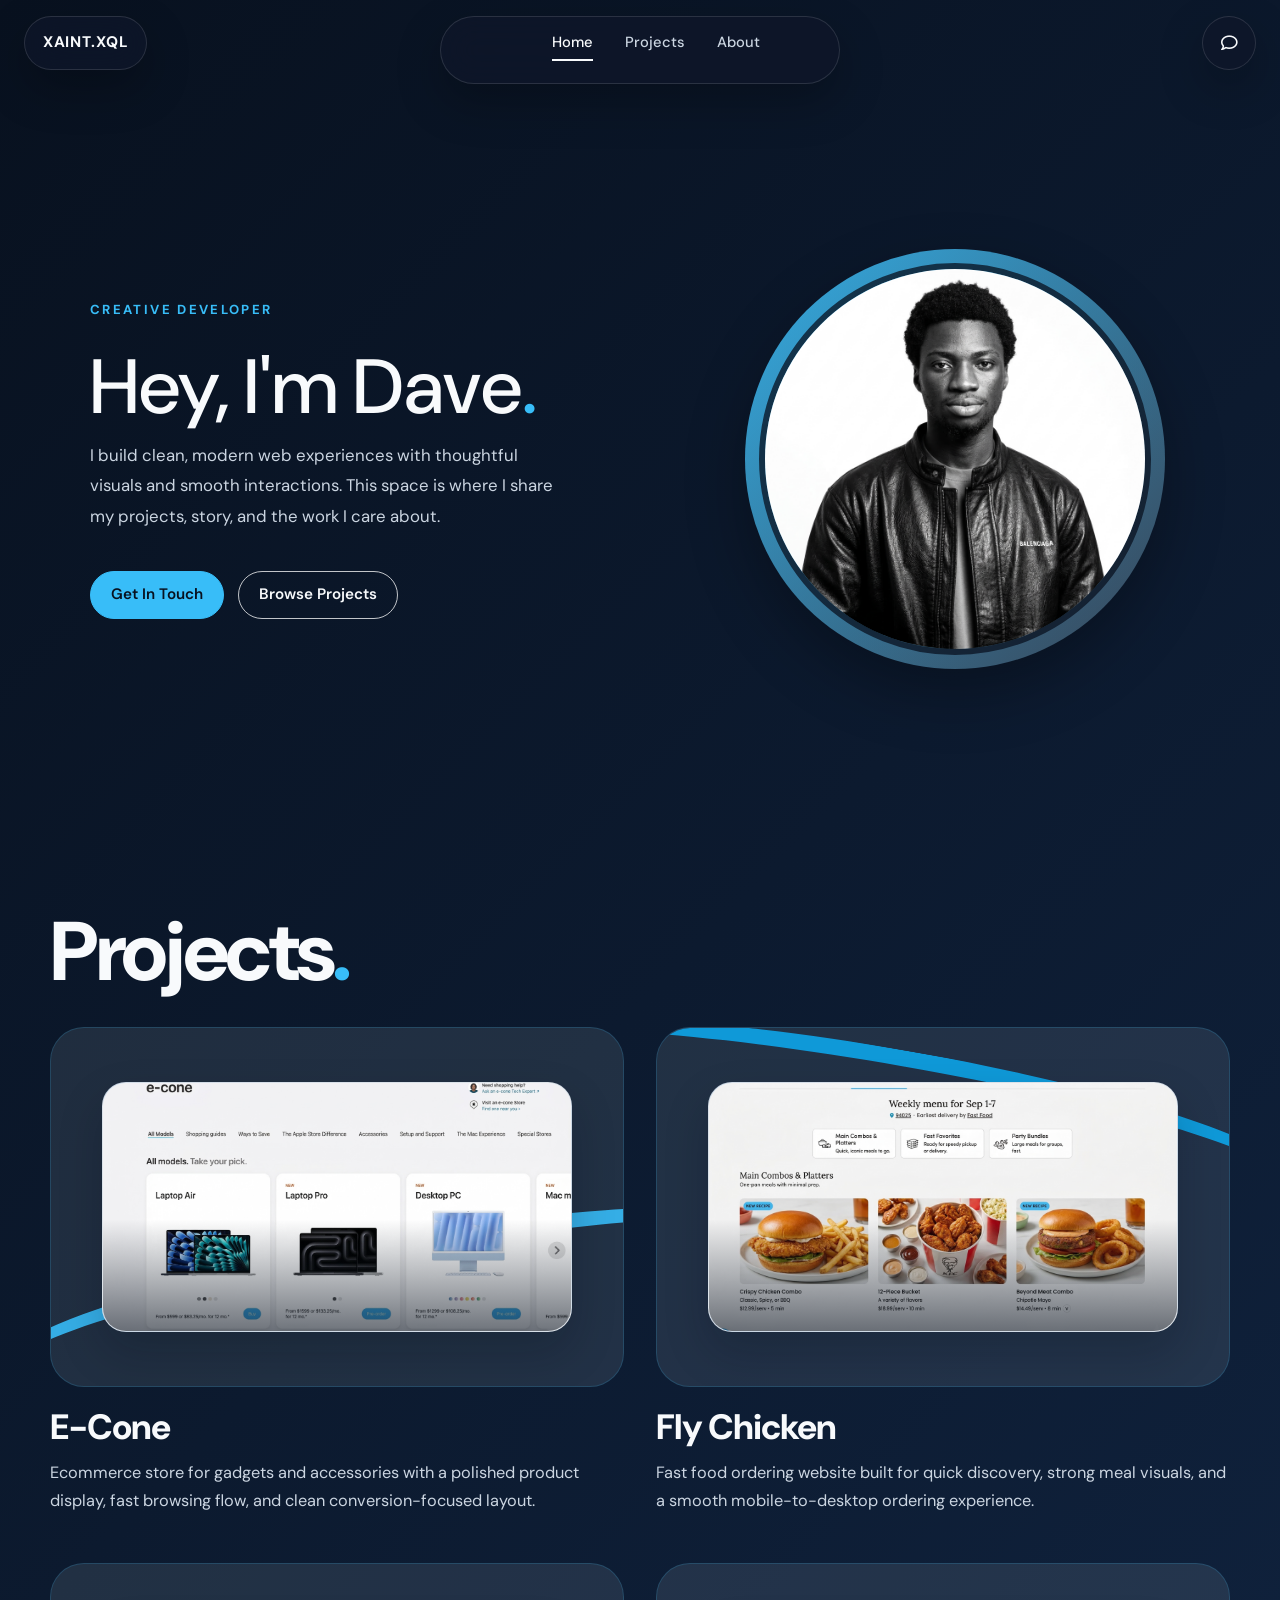
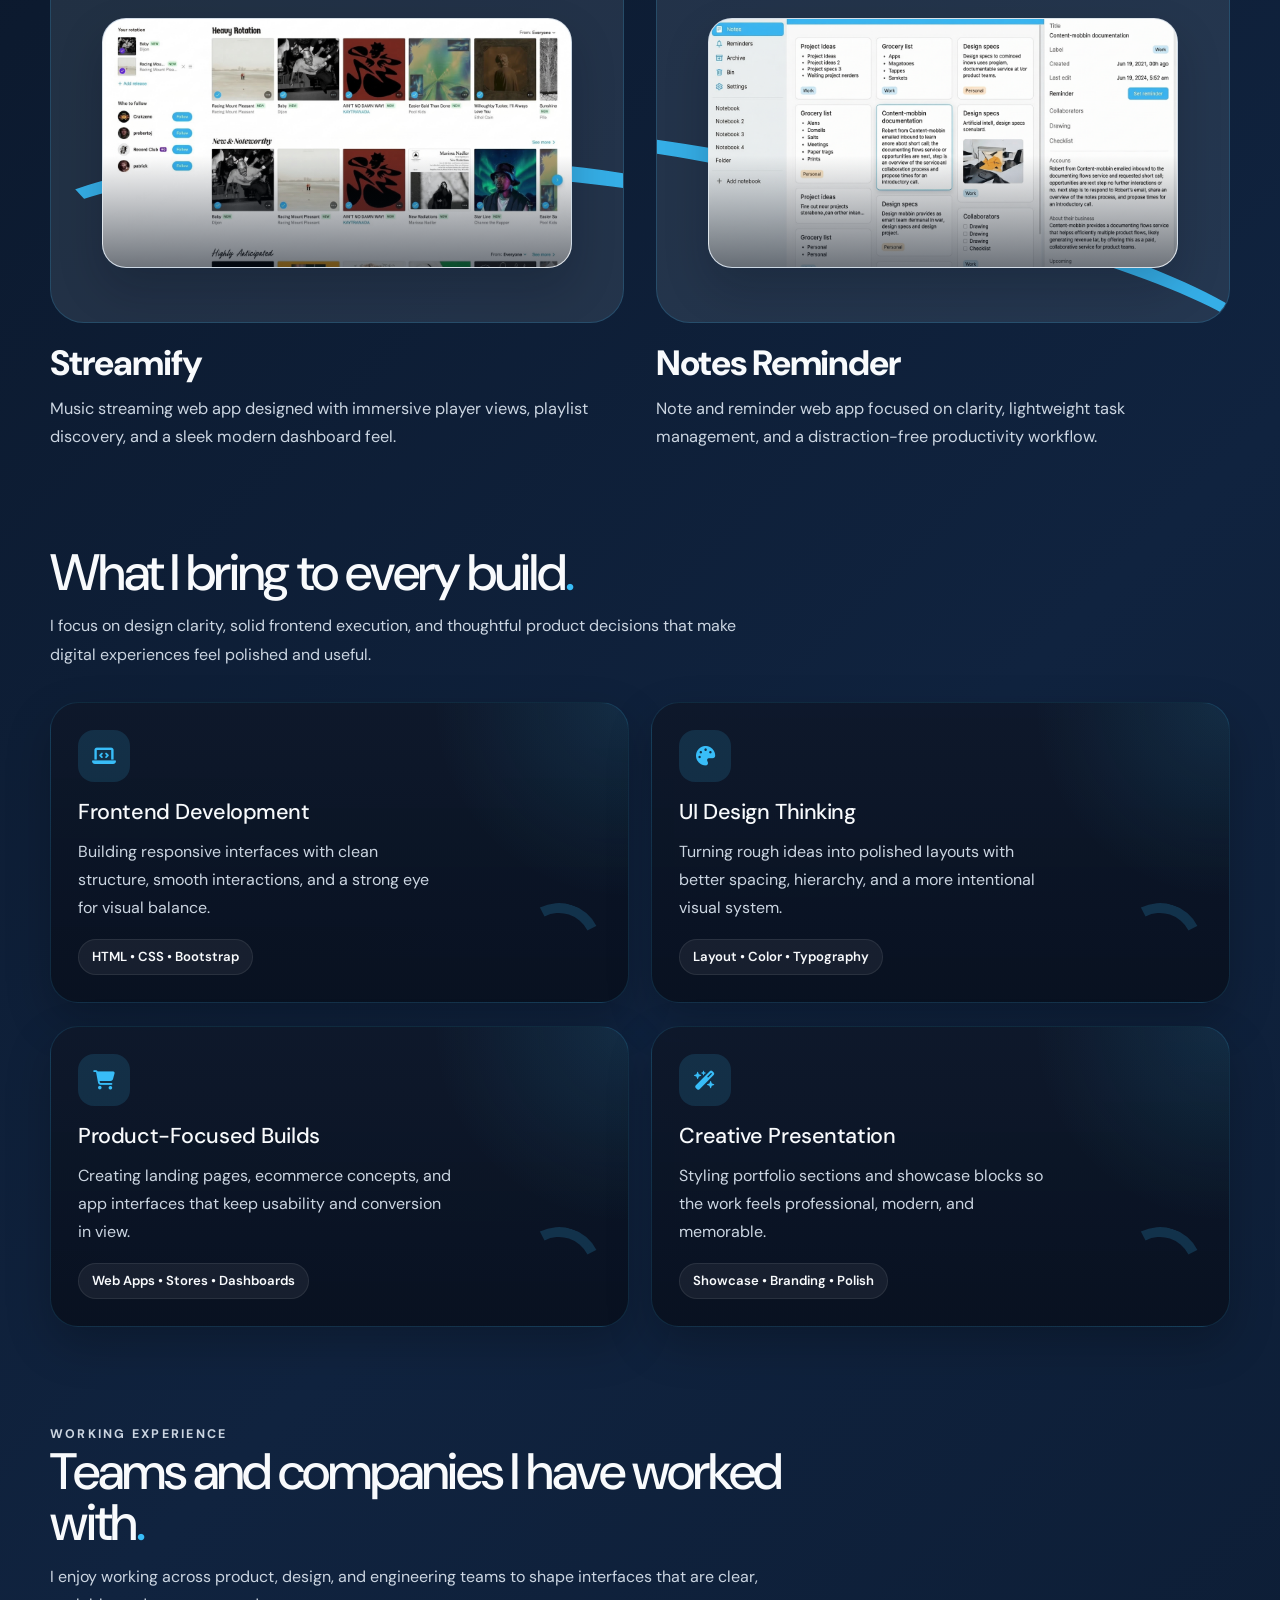
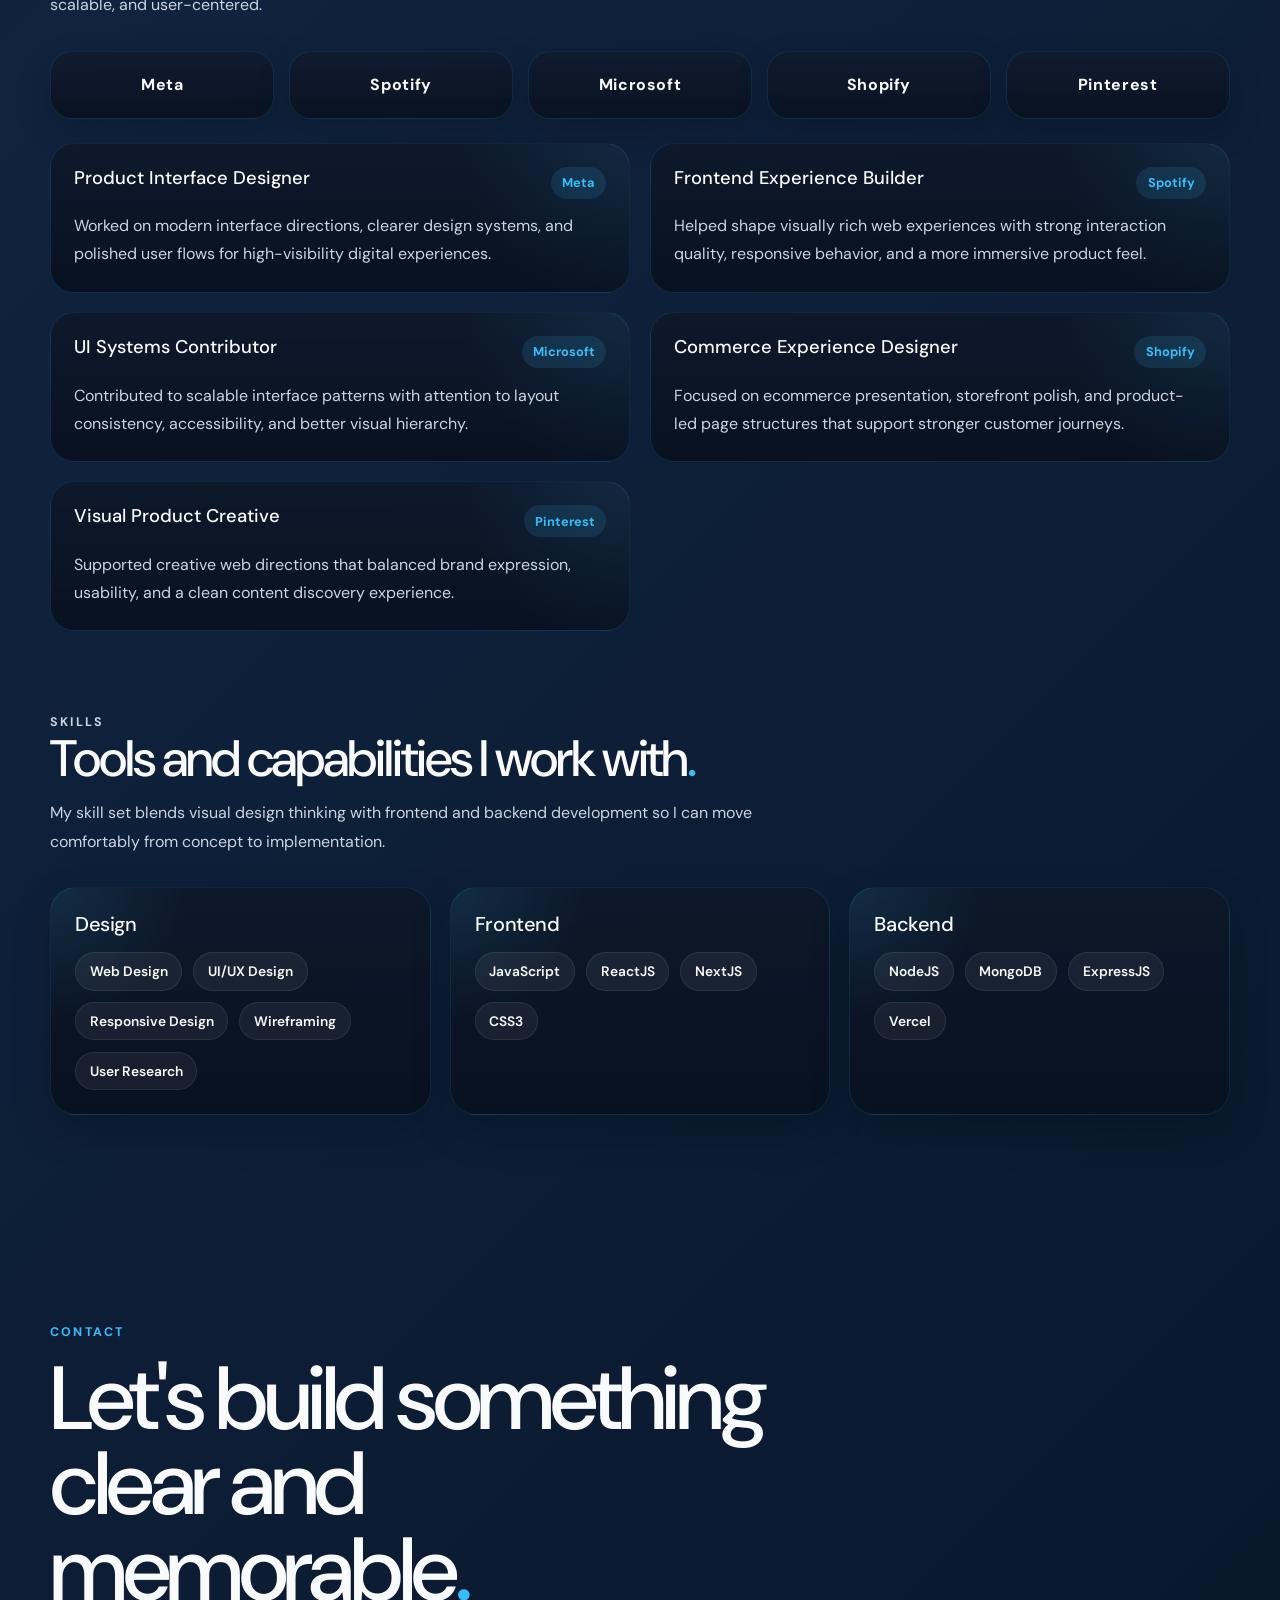
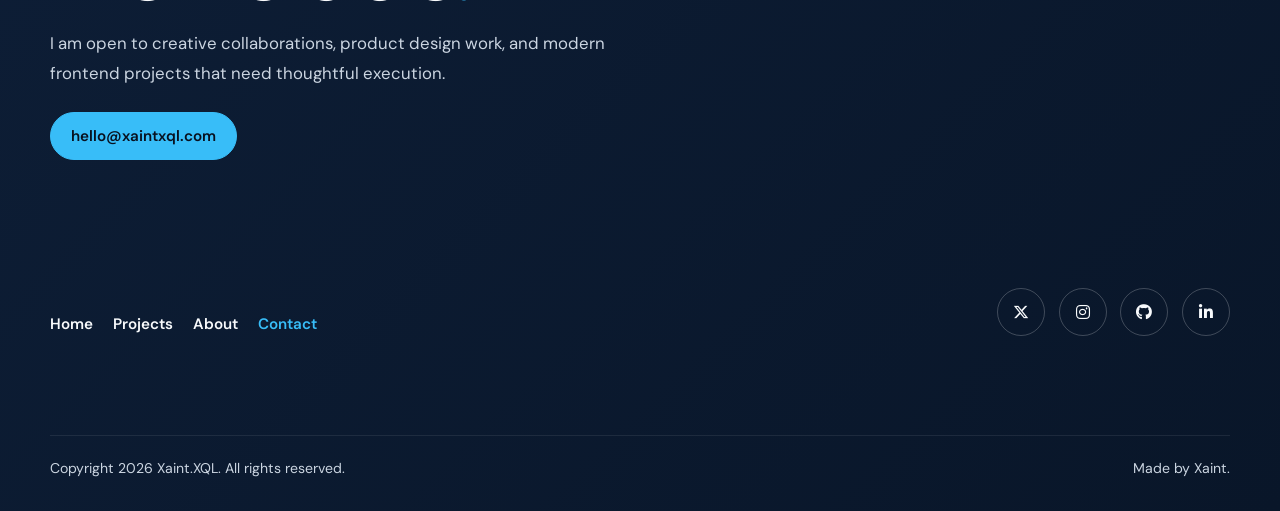
==== index.html @ dac76dfe "initial commit" ====
<!doctype html>
<html lang="en">
  <head>
    <meta charset="UTF-8" />
    <meta name="viewport" content="width=device-width, initial-scale=1.0" />
    <title>Xaintxql.</title>
    <link rel="stylesheet" href="Assets/css/bootstrap.min.css" />
    <link rel="stylesheet" href="Assets/css/style.css" />
    <link rel="stylesheet" href="Assets/vendor/Font awesome/css/all.css" />
    <link rel="preconnect" href="https://fonts.googleapis.com" />
    <link rel="preconnect" href="https://fonts.gstatic.com" crossorigin />
    <link
      href="https://fonts.googleapis.com/css2?family=DM+Sans:ital,opsz,wght@0,9..40,100..1000;1,9..40,100..1000&family=Inter:ital,opsz,wght@0,14..32,100..900;1,14..32,100..900&display=swap"
      rel="stylesheet"
    />
  </head>
  <body>
    <!-- Nav-bar -->
    <header class="floating-nav-wrap mt-3">
      <a href="#home" class="floating-chip brand-chip">Xaint.XQL</a>

      <nav class="floating-nav">
        <ul class="nav-links">
          <li><a href="#home" class="active" aria-current="page">Home</a></li>
          <li><a href="projects.html">Projects</a></li>
          <li><a href="about.html">About</a></li>
        </ul>
      </nav>

      <a
        href="#contact"
        class="floating-chip contact-chip"
        aria-label="Contact page"
      >
        <i class="fa-regular fa-comment"></i>
      </a>
    </header>

    <!-- body -->
    <main class="hero-section" id="home">
      <div class="hero-text-side">
        <p class="hero-kicker">Creative Developer</p>
        <h1>Hey, I'm Dave<span class="accent-dot">.</span></h1>
        <p class="hero-copy">
          I build clean, modern web experiences with thoughtful visuals and
          smooth interactions. This space is where I share my projects, story,
          and the work I care about.
        </p>
        <div class="hero-actions">
          <a href="#contact" class="hero-btn hero-btn-primary">Get In Touch</a>
          <a href="#projects" class="hero-btn hero-btn-outline"
            >Browse Projects</a
          >
        </div>
      </div>
      <div class="hero-image-side">
        <div class="image-ring">
          <img
            src="Assets/images/Gemini_Generated_Image_kf4bj1kf4bj1kf4b.png"
            alt="Portrait of Dave"
            class="hero-image"
          />
        </div>
      </div>
    </main>

    <!-- Projects Section -->
    <section class="projects-section" id="projects">
      <div class="projects-heading">
        <h2>Projects<span class="accent-dot">.</span></h2>
      </div>

      <div class="projects-showcase">
        <article class="project-showcase-card">
          <div class="project-showcase-visual showcase-econe">
            <div class="showcase-wave"></div>
            <div class="project-image-spot">
              <img
                src="Assets/images/ecom.png"
                alt="E Cone project screenshot"
              />
            </div>
          </div>
          <div class="project-showcase-copy">
            <h3>E-Cone</h3>
            <p>
              Ecommerce store for gadgets and accessories with a polished
              product display, fast browsing flow, and clean conversion-focused
              layout.
            </p>
          </div>
        </article>

        <article class="project-showcase-card">
          <div class="project-showcase-visual showcase-fly-chicken">
            <div class="showcase-wave"></div>
            <div class="project-image-spot">
              <img
                src="Assets/images/food.png"
                alt="Fly Chicken project screenshot"
              />
            </div>
          </div>
          <div class="project-showcase-copy">
            <h3>Fly Chicken</h3>
            <p>
              Fast food ordering website built for quick discovery, strong meal
              visuals, and a smooth mobile-to-desktop ordering experience.
            </p>
          </div>
        </article>

        <article class="project-showcase-card">
          <div class="project-showcase-visual showcase-streamify">
            <div class="showcase-wave"></div>
            <div class="project-image-spot">
              <img
                src="Assets/images/music.png"
                alt="Streamify project screenshot"
              />
            </div>
          </div>
          <div class="project-showcase-copy">
            <h3>Streamify</h3>
            <p>
              Music streaming web app designed with immersive player views,
              playlist discovery, and a sleek modern dashboard feel.
            </p>
          </div>
        </article>

        <article class="project-showcase-card">
          <div class="project-showcase-visual showcase-notes">
            <div class="showcase-wave"></div>
            <div class="project-image-spot">
              <img
                src="Assets/images/notes.png"
                alt="Notes and Reminder project screenshot"
              />
            </div>
          </div>
          <div class="project-showcase-copy">
            <h3>Notes Reminder</h3>
            <p>
              Note and reminder web app focused on clarity, lightweight task
              management, and a distraction-free productivity workflow.
            </p>
          </div>
        </article>
      </div>
    </section>

    <!-- Experience Section -->
    <section class="experience-section" id="about">
      <div class="experience-heading">
        <h2>What I bring to every build<span class="accent-dot">.</span></h2>
        <p>
          I focus on design clarity, solid frontend execution, and thoughtful
          product decisions that make digital experiences feel polished and
          useful.
        </p>
      </div>

      <div class="experience-grid">
        <article class="experience-card">
          <div class="experience-icon">
            <i class="fa-solid fa-laptop-code"></i>
          </div>
          <h3>Frontend Development</h3>
          <p>
            Building responsive interfaces with clean structure, smooth
            interactions, and a strong eye for visual balance.
          </p>
          <span class="experience-tag">HTML • CSS • Bootstrap</span>
        </article>

        <article class="experience-card">
          <div class="experience-icon">
            <i class="fa-solid fa-palette"></i>
          </div>
          <h3>UI Design Thinking</h3>
          <p>
            Turning rough ideas into polished layouts with better spacing,
            hierarchy, and a more intentional visual system.
          </p>
          <span class="experience-tag">Layout • Color • Typography</span>
        </article>

        <article class="experience-card">
          <div class="experience-icon">
            <i class="fa-solid fa-cart-shopping"></i>
          </div>
          <h3>Product-Focused Builds</h3>
          <p>
            Creating landing pages, ecommerce concepts, and app interfaces that
            keep usability and conversion in view.
          </p>
          <span class="experience-tag">Web Apps • Stores • Dashboards</span>
        </article>

        <article class="experience-card">
          <div class="experience-icon">
            <i class="fa-solid fa-wand-magic-sparkles"></i>
          </div>
          <h3>Creative Presentation</h3>
          <p>
            Styling portfolio sections and showcase blocks so the work feels
            professional, modern, and memorable.
          </p>
          <span class="experience-tag">Showcase • Branding • Polish</span>
        </article>
      </div>
    </section>

    <!-- Work History Section -->
    <section class="work-history-section" id="experience">
      <div class="work-history-header">
        <p class="section-label">Working Experience</p>
        <h2>
          Teams and companies I have worked with<span class="accent-dot"
            >.</span
          >
        </h2>
        <p>
          I enjoy working across product, design, and engineering teams to shape
          interfaces that are clear, scalable, and user-centered.
        </p>
      </div>

      <div class="company-strip">
        <span>Meta</span>
        <span>Spotify</span>
        <span>Microsoft</span>
        <span>Shopify</span>
        <span>Pinterest</span>
      </div>

      <div class="work-history-grid">
        <article class="work-history-card">
          <div class="work-history-top">
            <h3>Product Interface Designer</h3>
            <span>Meta</span>
          </div>
          <p>
            Worked on modern interface directions, clearer design systems, and
            polished user flows for high-visibility digital experiences.
          </p>
        </article>

        <article class="work-history-card">
          <div class="work-history-top">
            <h3>Frontend Experience Builder</h3>
            <span>Spotify</span>
          </div>
          <p>
            Helped shape visually rich web experiences with strong interaction
            quality, responsive behavior, and a more immersive product feel.
          </p>
        </article>

        <article class="work-history-card">
          <div class="work-history-top">
            <h3>UI Systems Contributor</h3>
            <span>Microsoft</span>
          </div>
          <p>
            Contributed to scalable interface patterns with attention to layout
            consistency, accessibility, and better visual hierarchy.
          </p>
        </article>

        <article class="work-history-card">
          <div class="work-history-top">
            <h3>Commerce Experience Designer</h3>
            <span>Shopify</span>
          </div>
          <p>
            Focused on ecommerce presentation, storefront polish, and
            product-led page structures that support stronger customer journeys.
          </p>
        </article>

        <article class="work-history-card">
          <div class="work-history-top">
            <h3>Visual Product Creative</h3>
            <span>Pinterest</span>
          </div>
          <p>
            Supported creative web directions that balanced brand expression,
            usability, and a clean content discovery experience.
          </p>
        </article>
      </div>
    </section>
    
    <!-- Skills Section -->
    <section class="skills-section" id="skills">
      <div class="skills-header">
        <p class="section-label">Skills</p>
        <h2>
          Tools and capabilities I work with<span class="accent-dot">.</span>
        </h2>
        <p>
          My skill set blends visual design thinking with frontend and backend
          development so I can move comfortably from concept to implementation.
        </p>
      </div>

      <div class="skills-grid">
        <article class="skill-category-card">
          <h3>Design</h3>
          <div class="skill-pill-group">
            <span>Web Design</span>
            <span>UI/UX Design</span>
            <span>Responsive Design</span>
            <span>Wireframing</span>
            <span>User Research</span>
          </div>
        </article>

        <article class="skill-category-card">
          <h3>Frontend</h3>
          <div class="skill-pill-group">
            <span>JavaScript</span>
            <span>ReactJS</span>
            <span>NextJS</span>
            <span>CSS3</span>
          </div>
        </article>

        <article class="skill-category-card">
          <h3>Backend</h3>
          <div class="skill-pill-group">
            <span>NodeJS</span>
            <span>MongoDB</span>
            <span>ExpressJS</span>
            <span>Vercel</span>
          </div>
        </article>
      </div>
    </section>

    <!-- Contact Section -->
     <div class="contact-page-body">
    <main class="contact-page">
      <section class="contact-panel">
        <p class="section-label">Contact</p>
        <h1>Let's build something clear and memorable<span class="accent-dot">.</span></h1>
        <p class="contact-copy">
          I am open to creative collaborations, product design work, and modern
          frontend projects that need thoughtful execution.
        </p>
        <a href="mailto:hello@xaintxql.com" class="hero-btn hero-btn-primary">hello@xaintxql.com</a>
      </section>

      <footer class="contact-footer">
        <nav class="contact-footer-nav" aria-label="Footer navigation">
          <a href="index.html#home">Home</a>
          <a href="index.html#projects">Projects</a>
          <a href="index.html#about">About</a>
          <a href="projects.html" class="active" aria-current="page">Contact</a>
        </nav>

        <div class="contact-socials" aria-label="Social media links">
          <a href="#" aria-label="X">
            <i class="fa-brands fa-x-twitter"></i>
          </a>
          <a href="#" aria-label="Instagram">
            <i class="fa-brands fa-instagram"></i>
          </a>
          <a href="#" aria-label="GitHub">
            <i class="fa-brands fa-github"></i>
          </a>
          <a href="#" aria-label="LinkedIn">
            <i class="fa-brands fa-linkedin-in"></i>
          </a>
        </div>
      </footer>

      <div class="contact-footer-meta">
        <p>Copyright 2026 Xaint.XQL. All rights reserved.</p>
        <p>Made by Xaint.</p>
      </div>
    </main>
  </div>
  </body>
  <script src="Assets/Js/bootstrap.bundle.min.js"></script>
</html>
---- Assets/css/style.css ----
:root {
  --nav-bg: #0f172ac7;
  --nav-border: rgba(255, 255, 255, 0.12);
  --text-main: #f8fafc;
  --text-soft: #cbd5e1;
  --accent: #38bdf8;
  --surface: rgba(15, 23, 42, 0.72);
  --surface-strong: rgba(9, 17, 32, 0.92);
  --page-bg: linear-gradient(135deg, #08111f 0%, #10233f 50%, #091629 100%);
}

* {
  margin: 0;
  padding: 0;
  box-sizing: border-box;
}

body {
  min-height: 100vh;
  font-family: "DM Sans", sans-serif;
  background: var(--page-bg);
  color: var(--text-main);
  padding-top: 0;
}

.floating-nav-wrap {
  position: relative;
  width: 100%;
  min-height: 54px;
  padding: 0 1.5rem;
  margin-top: 1.6rem;
  z-index: 1000;
}

.floating-nav,
.floating-chip {
  background: var(--nav-bg);
  border: 1px solid var(--nav-border);
  backdrop-filter: blur(18px);
  -webkit-backdrop-filter: blur(18px);
  box-shadow: 0 18px 45px rgba(0, 0, 0, 0.25);
}

.floating-nav {
  position: absolute;
  top: 0;
  left: 50%;
  transform: translateX(-50%);
  width: 45%;
  max-width: min(88%, 400px);
  display: flex;
  align-items: center;
  justify-content: center;
  padding: 0.8rem 1rem;
  border-radius: 999px;
}

.floating-chip {
  position: absolute;
  top: 0;
  min-height: 54px;
  display: inline-flex;
  align-items: center;
  justify-content: center;
  border-radius: 999px;
  color: var(--text-main);
  text-decoration: none;
}

.brand-chip {
  left: 1.5rem;
  padding: 0 1.1rem;
  font-size: 0.96rem;
  font-weight: 700;
  letter-spacing: 0.06em;
  text-transform: uppercase;
}

.contact-chip {
  right: 1.5rem;
  width: 54px;
  font-size: 1.05rem;
}

.contact-chip:hover {
  color: var(--text-main);
  transform: translateY(-1px);
}

.nav-links {
  display: flex;
  align-items: center;
  justify-content: center;
  gap: 2rem;
  list-style: none;
}

.nav-links a {
  position: relative;
  padding: 4px 0;
  color: var(--text-soft);
  text-decoration: none;
  font-size: 0.92rem;
  font-weight: 500;
  transition:
    color 0.2s ease,
    transform 0.2s ease;
}

.nav-links a::after {
  content: "";
  position: absolute;
  left: 0;
  bottom: -5px;
  width: 0%;
  height: 2px;
  background: var(--text-main);
  transition: width 0.3s ease;
}

.nav-links a:hover {
  color: var(--text-main);
  transform: translateY(-1px);
}

.nav-links a:hover::after {
  width: 100%;
}

.nav-links a.active,
.nav-links a[aria-current="page"] {
  color: var(--text-main);
}

.nav-links a.active::after,
.nav-links a[aria-current="page"]::after {
  width: 100%;
}

.nav-links a:focus-visible,
.floating-chip:focus-visible {
  outline: 2px solid var(--accent);
  outline-offset: 4px;
}

.hero-section {
  width: min(1100px, calc(100% - 3rem));
  min-height: calc(100vh - 6.6rem);
  margin: 0 auto;
  display: grid;
  grid-template-columns: 1fr 1fr;
  align-items: center;
  gap: 10rem;
  padding: 2rem 0 3rem;
}

.hero-image-side {
  display: flex;
  justify-content: center;
}

.image-ring {
  width: min(420px, 85vw);
  aspect-ratio: 1;
  padding: 14px;
  overflow: hidden;
  border-radius: 50%;
  background: linear-gradient(
    135deg,
    rgba(56, 189, 248, 0.9),
    rgba(255, 255, 255, 0.18)
  );
  box-shadow: 0 24px 60px rgba(0, 0, 0, 0.3);
}

.hero-image {
  width: 100%;
  height: 100%;
  display: block;
  object-fit: cover;
  object-position: center 20%;
  border-radius: 50%;
  border: 6px solid rgba(8, 17, 31, 0.75);
}

.hero-text-side {
  display: flex;
  flex-direction: column;
  justify-content: center;
  gap: 1rem;
}

.hero-kicker {
  color: var(--accent);
  text-transform: uppercase;
  letter-spacing: 0.18em;
  font-size: 0.82rem;
  font-weight: 700;
}

.hero-text-side h1 {
  font-size: clamp(2.8rem, 6vw, 5rem);
  line-height: 0.95;
  margin: 0;
}

.accent-dot {
  color: var(--accent);
}

.hero-copy {
  max-width: 560px;
  color: var(--text-soft);
  font-size: 1.05rem;
  line-height: 1.8;
}

.hero-actions {
  display: flex;
  align-items: center;
  gap: 0.9rem;
  flex-wrap: wrap;
  margin-top: 0.5rem;
}

.hero-btn {
  display: inline-flex;
  align-items: center;
  justify-content: center;
  min-height: 44px;
  padding: 0.72rem 1.25rem;
  border-radius: 999px;
  border: 1px solid transparent;
  text-decoration: none;
  font-size: 0.95rem;
  font-weight: 600;
  transition:
    transform 0.2s ease,
    border-color 0.2s ease,
    background-color 0.2s ease,
    color 0.2s ease;
}

.hero-btn:hover {
  transform: translateY(-1px);
}

.hero-btn-primary {
  background: var(--accent);
  border-color: var(--accent);
  color: #08111f;
}

.hero-btn-outline {
  background: transparent;
  border-color: rgba(255, 255, 255, 0.75);
  color: var(--text-main);
}

.hero-btn-outline:hover {
  background: rgba(255, 255, 255, 0.08);
}

.projects-section {
  width: min(1180px, calc(100% - 3rem));
  margin: 0 auto;
  padding: 3rem 0 5rem;
}

.projects-heading h2 {
  margin: 0 0 2.2rem;
  font-size: clamp(3rem, 7vw, 5.2rem);
  line-height: 0.95;
  font-weight: 800;
  letter-spacing: -0.04em;
}

.projects-heading span {
  color: var(--accent);
}

.projects-showcase {
  display: grid;
  grid-template-columns: repeat(2, minmax(0, 1fr));
  gap: 3rem 2rem;
}

.project-showcase-card {
  display: flex;
  flex-direction: column;
  gap: 1.2rem;
}

.project-showcase-visual {
  position: relative;
  display: flex;
  align-items: center;
  justify-content: center;
  min-height: 360px;
  padding: 2rem;
  overflow: hidden;
  border-radius: 34px;
  background: rgba(205, 222, 236, 0.11);
  border: 1px solid rgba(56, 189, 248, 0.18);
}

.showcase-wave {
  position: absolute;
  inset: auto auto 28px -10%;
  width: 140%;
  height: 120px;
  border: 16px solid rgba(56, 189, 248, 0.95);
  border-color: rgba(56, 189, 248, 0.95) transparent transparent transparent;
  border-radius: 50%;
  transform: rotate(-10deg);
  opacity: 0.95;
}

.showcase-econe .showcase-wave {
  border-color: rgba(56, 189, 248, 0.95) transparent transparent transparent;
}

.showcase-fly-chicken .showcase-wave {
  inset: 22px -12% auto auto;
  transform: rotate(10deg);
  border-color: rgba(14, 165, 233, 0.95) transparent transparent transparent;
}

.showcase-streamify .showcase-wave {
  inset: auto auto -4px -4%;
  height: 170px;
  transform: rotate(2deg);
}

.showcase-notes .showcase-wave {
  inset: auto -8% 18px auto;
  transform: rotate(14deg);
}

.project-image-spot {
  position: relative;
  z-index: 1;
  width: min(100%, 470px);
  height: 250px;
  border-radius: 24px;
  background: linear-gradient(135deg, #dbe8f5, #f2f7fc);
  border: 1px solid rgba(8, 17, 31, 0.08);
  overflow: hidden;
  box-shadow: 0 20px 45px rgba(4, 10, 20, 0.2);
}

.project-image-spot img {
  width: 100%;
  height: 100%;
  object-fit: cover;
  object-position: center;
  display: block;
  background: linear-gradient(135deg, #dbe8f5, #f2f7fc);
}

.project-image-spot::before {
  content: "";
  position: absolute;
  inset: 0;
  background: linear-gradient(180deg, transparent 55%, rgba(7, 16, 29, 0.58));
  pointer-events: none;
}

.image-spot-label {
  position: absolute;
  left: 0.9rem;
  right: 0.9rem;
  bottom: 0.8rem;
  margin: 0;
  padding: 0.55rem 0.75rem;
  border-radius: 11px;
  font-size: 0.72rem;
  font-weight: 600;
  color: #e2edf7;
  background: rgba(5, 13, 25, 0.62);
  backdrop-filter: blur(8px);
}

.project-showcase-copy h3 {
  margin: 0 0 0.7rem;
  font-size: clamp(1.7rem, 3vw, 2.2rem);
  font-weight: 800;
  letter-spacing: -0.03em;
}

.project-showcase-copy p {
  max-width: 640px;
  color: var(--text-soft);
  font-size: 1.02rem;
  line-height: 1.7;
  margin: 0;
}

.experience-section {
  width: min(1180px, calc(100% - 3rem));
  margin: 0 auto;
  padding: 1rem 0 6rem;
}

.experience-heading {
  max-width: 700px;
  margin-bottom: 2rem;
}

.section-label {
  margin: 0 0 0.9rem;
  color: var(--accent);
  text-transform: uppercase;
  letter-spacing: 0.18em;
  font-size: 0.78rem;
  font-weight: 700;
}

.experience-heading h2 {
  margin: 0 0 0.9rem;
  font-size: clamp(2.2rem, 4vw, 3.4rem);
  line-height: 1;
  letter-spacing: -0.04em;
}

.experience-heading p {
  margin: 0;
  color: var(--text-soft);
  font-size: 1rem;
  line-height: 1.8;
}

.experience-grid {
  display: grid;
  grid-template-columns: repeat(2, minmax(0, 1fr));
  gap: 1.4rem;
}

.experience-card {
  position: relative;
  padding: 1.7rem;
  border-radius: 28px;
  background:
    radial-gradient(circle at top right, rgba(56, 189, 248, 0.12), transparent 30%),
    linear-gradient(180deg, rgba(14, 24, 42, 0.92), rgba(9, 17, 32, 0.96));
  border: 1px solid rgba(56, 189, 248, 0.14);
  box-shadow: 0 18px 45px rgba(0, 0, 0, 0.22);
}

.experience-card::after {
  content: "";
  position: absolute;
  inset: auto 1.7rem 0.95rem auto;
  width: 84px;
  height: 84px;
  border: 10px solid rgba(56, 189, 248, 0.18);
  border-color: rgba(56, 189, 248, 0.18) transparent transparent transparent;
  border-radius: 50%;
  transform: rotate(18deg);
  pointer-events: none;
}

.experience-icon {
  width: 52px;
  height: 52px;
  display: inline-flex;
  align-items: center;
  justify-content: center;
  margin-bottom: 1.1rem;
  border-radius: 16px;
  background: rgba(56, 189, 248, 0.14);
  color: var(--accent);
  font-size: 1.2rem;
}

.experience-card h3 {
  margin: 0 0 0.75rem;
  font-size: 1.35rem;
  letter-spacing: -0.02em;
}

.experience-card p {
  margin: 0 0 1.1rem;
  color: var(--text-soft);
  line-height: 1.75;
  max-width: 34ch;
}

.experience-tag {
  display: inline-flex;
  align-items: center;
  min-height: 36px;
  padding: 0.45rem 0.8rem;
  border-radius: 999px;
  background: rgba(255, 255, 255, 0.06);
  border: 1px solid rgba(255, 255, 255, 0.08);
  color: var(--text-main);
  font-size: 0.82rem;
  font-weight: 600;
}

.work-history-section,
.skills-section {
  width: min(1180px, calc(100% - 3rem));
  margin: 0 auto;
}

.work-history-section {
  padding: 0 0 5rem;
}

.work-history-header,
.skills-header {
  max-width: 760px;
  margin-bottom: 1.9rem;
}

.work-history-header h2,
.skills-header h2 {
  margin: 0 0 0.9rem;
  font-size: clamp(2.2rem, 4vw, 3.4rem);
  line-height: 1;
  letter-spacing: -0.04em;
}

.work-history-header p,
.skills-header p {
  margin: 0;
  color: var(--text-soft);
  line-height: 1.8;
}

.company-strip {
  display: grid;
  grid-template-columns: repeat(5, minmax(0, 1fr));
  gap: 0.9rem;
  margin-bottom: 1.5rem;
}

.company-strip span {
  display: flex;
  align-items: center;
  justify-content: center;
  min-height: 68px;
  border-radius: 22px;
  background:
    linear-gradient(180deg, rgba(16, 27, 47, 0.9), rgba(10, 18, 33, 0.96));
  border: 1px solid rgba(56, 189, 248, 0.12);
  color: var(--text-main);
  font-size: 1rem;
  font-weight: 700;
  letter-spacing: 0.04em;
  box-shadow: 0 14px 35px rgba(0, 0, 0, 0.18);
}

.work-history-grid {
  display: grid;
  grid-template-columns: repeat(2, minmax(0, 1fr));
  gap: 1.2rem;
}

.work-history-card {
  padding: 1.45rem;
  border-radius: 24px;
  background:
    radial-gradient(circle at top right, rgba(56, 189, 248, 0.1), transparent 28%),
    linear-gradient(180deg, rgba(14, 24, 42, 0.9), rgba(9, 17, 32, 0.96));
  border: 1px solid rgba(56, 189, 248, 0.12);
}

.work-history-top {
  display: flex;
  align-items: start;
  justify-content: space-between;
  gap: 1rem;
  margin-bottom: 0.85rem;
}

.work-history-top h3 {
  margin: 0;
  font-size: 1.15rem;
  line-height: 1.3;
}

.work-history-top span {
  display: inline-flex;
  align-items: center;
  min-height: 32px;
  padding: 0.3rem 0.7rem;
  border-radius: 999px;
  background: rgba(56, 189, 248, 0.12);
  color: var(--accent);
  font-size: 0.8rem;
  font-weight: 700;
  white-space: nowrap;
}

.work-history-card p {
  margin: 0;
  color: var(--text-soft);
  line-height: 1.75;
}

.skills-section {
  padding: 0 0 6rem;
}

.skills-grid {
  display: grid;
  grid-template-columns: repeat(3, minmax(0, 1fr));
  gap: 1.2rem;
}

.skill-category-card {
  padding: 1.5rem;
  border-radius: 26px;
  background:
    radial-gradient(circle at top left, rgba(56, 189, 248, 0.12), transparent 30%),
    linear-gradient(180deg, rgba(14, 24, 42, 0.92), rgba(9, 17, 32, 0.96));
  border: 1px solid rgba(56, 189, 248, 0.12);
  box-shadow: 0 16px 40px rgba(0, 0, 0, 0.18);
}

.skill-category-card h3 {
  margin: 0 0 1rem;
  font-size: 1.25rem;
  letter-spacing: -0.02em;
}

.skill-pill-group {
  display: flex;
  flex-wrap: wrap;
  gap: 0.7rem;
}

.skill-pill-group span {
  display: inline-flex;
  align-items: center;
  min-height: 38px;
  padding: 0.5rem 0.85rem;
  border-radius: 999px;
  background: rgba(255, 255, 255, 0.06);
  border: 1px solid rgba(255, 255, 255, 0.08);
  color: var(--text-main);
  font-size: 0.86rem;
  font-weight: 600;
}

@media (max-width: 900px) {
  body {
    padding-top: 0;
  }

  .floating-nav-wrap {
    display: flex;
    flex-direction: column;
    align-items: center;
    gap: 0.85rem;
    padding: 1rem;
  }

  .floating-nav,
  .floating-chip {
    position: static;
    transform: none;
  }

  .floating-nav {
    width: min(100%, 520px);
    padding: 1rem 1.25rem;
  }

  .brand-chip {
    padding: 0.9rem 1.4rem;
  }

  .nav-links {
    gap: 1.1rem;
    flex-wrap: wrap;
  }

  .hero-section {
    width: min(100%, calc(100% - 2rem));
    min-height: auto;
    grid-template-columns: 1fr;
    text-align: center;
    gap: 2rem;
    padding-top: 1rem;
  }

  .hero-text-side {
    align-items: center;
  }

  .hero-actions {
    justify-content: center;
  }

  .projects-section {
    width: min(100%, calc(100% - 2rem));
    padding-top: 2rem;
  }

  .experience-section {
    width: min(100%, calc(100% - 2rem));
    padding-bottom: 4rem;
  }

  .work-history-section,
  .skills-section {
    width: min(100%, calc(100% - 2rem));
  }

  .projects-showcase {
    grid-template-columns: 1fr;
    gap: 2.3rem;
  }

  .experience-grid {
    grid-template-columns: 1fr;
  }

  .company-strip,
  .work-history-grid,
  .skills-grid {
    grid-template-columns: 1fr;
  }

  .work-history-top {
    flex-direction: column;
  }

  .project-showcase-visual {
    min-height: 300px;
    padding: 1.35rem;
    border-radius: 26px;
  }

  .project-image-spot {
    width: 100%;
    height: 220px;
  }
}

.contact-page-body {
  min-height: 100vh;
}

.contact-page {
  width: min(1180px, calc(100% - 3rem));
  min-height: 100vh;
  margin: 0 auto;
  padding: 3rem 0 2rem;
  display: flex;
  flex-direction: column;
  justify-content: space-between;
}

.contact-panel {
  max-width: 720px;
  padding-top: 4rem;
}

.contact-panel h1 {
  margin: 0 0 1rem;
  font-size: clamp(3rem, 7vw, 5.8rem);
  line-height: 0.95;
  letter-spacing: -0.05em;
}

.contact-copy {
  max-width: 560px;
  margin: 0 0 1.5rem;
  color: var(--text-soft);
  font-size: 1.05rem;
  line-height: 1.8;
}

.contact-footer {
  display: flex;
  align-items: end;
  justify-content: space-between;
  gap: 2rem;
  padding-top: 3rem;
}

.contact-footer-nav {
  display: flex;
  align-items: center;
  gap: 1.25rem;
  flex-wrap: wrap;
}

.contact-footer-nav a {
  color: var(--text-main);
  text-decoration: none;
  font-size: 0.95rem;
  font-weight: 600;
}

.contact-footer-nav a.active {
  color: var(--accent);
}

.contact-socials {
  display: flex;
  align-items: center;
  gap: 0.85rem;
  flex-wrap: wrap;
}

.contact-socials a {
  width: 48px;
  height: 48px;
  display: inline-flex;
  align-items: center;
  justify-content: center;
  border-radius: 50%;
  border: 1px solid rgba(255, 255, 255, 0.22);
  color: var(--text-main);
  text-decoration: none;
  background: transparent;
  transition:
    color 0.2s ease,
    border-color 0.2s ease,
    transform 0.2s ease,
    background-color 0.2s ease;
}

.contact-socials a:hover {
  color: var(--accent);
  border-color: var(--accent);
  background: rgba(56, 189, 248, 0.08);
  transform: translateY(-1px);
}

.contact-footer-meta {
  display: flex;
  align-items: center;
  justify-content: space-between;
  gap: 1rem;
  padding-top: 1.4rem;
  margin-top: 1.2rem;
  border-top: 1px solid rgba(255, 255, 255, 0.08);
}

.contact-footer-meta p {
  margin: 0;
  color: var(--text-soft);
  font-size: 0.88rem;
}

@media (max-width: 900px) {
  .contact-page {
    width: min(100%, calc(100% - 2rem));
    padding-top: 2rem;
  }

  .contact-panel {
    padding-top: 2rem;
  }

  .contact-footer {
    flex-direction: column;
    align-items: flex-start;
  }

  .contact-footer-meta {
    flex-direction: column;
    align-items: flex-start;
  }
}

.projects-page-body {
  min-height: 100vh;
}

.projects-page-shell {
  width: min(1180px, calc(100% - 3rem));
  margin: 0 auto;
  padding: 3rem 0 5rem;
}

.projects-page-hero {
  max-width: 860px;
  padding: 3rem 0 4rem;
}

.projects-page-hero h1 {
  margin: 0 0 1rem;
  font-size: clamp(3rem, 7vw, 5.8rem);
  line-height: 0.94;
  letter-spacing: -0.05em;
}

.projects-page-hero p:last-child,
.projects-page-heading p {
  margin: 0;
  color: var(--text-soft);
  line-height: 1.8;
  max-width: 700px;
}

.projects-page-section {
  padding-bottom: 4.5rem;
}

.projects-page-heading {
  max-width: 760px;
  margin-bottom: 1.8rem;
}

.projects-page-heading h2 {
  margin: 0 0 0.9rem;
  font-size: clamp(2.2rem, 4vw, 3.4rem);
  line-height: 1;
  letter-spacing: -0.04em;
}

.project-case-grid {
  display: grid;
  grid-template-columns: repeat(2, minmax(0, 1fr));
  gap: 1.5rem;
}

.project-case-card {
  border-radius: 30px;
  overflow: hidden;
  border: 1px solid rgba(56, 189, 248, 0.14);
  background:
    radial-gradient(circle at top right, rgba(56, 189, 248, 0.12), transparent 28%),
    linear-gradient(180deg, rgba(14, 24, 42, 0.94), rgba(9, 17, 32, 0.98));
  box-shadow: 0 20px 50px rgba(0, 0, 0, 0.2);
}

.project-case-media {
  height: 270px;
  background: rgba(255, 255, 255, 0.06);
}

.project-case-media img {
  width: 100%;
  height: 100%;
  display: block;
  object-fit: cover;
}

.project-case-copy {
  padding: 1.4rem;
}

.project-case-copy span {
  display: inline-flex;
  align-items: center;
  min-height: 32px;
  padding: 0.35rem 0.72rem;
  border-radius: 999px;
  background: rgba(56, 189, 248, 0.12);
  color: var(--accent);
  font-size: 0.78rem;
  font-weight: 700;
  text-transform: uppercase;
  letter-spacing: 0.08em;
}

.project-case-copy h3 {
  margin: 0.9rem 0 0.7rem;
  font-size: 1.45rem;
  letter-spacing: -0.03em;
}

.project-case-copy p {
  margin: 0;
  color: var(--text-soft);
  line-height: 1.75;
}

.mastery-grid {
  display: grid;
  grid-template-columns: repeat(3, minmax(0, 1fr));
  gap: 1.2rem;
}

.mastery-card,
.capability-card {
  padding: 1.5rem;
  border-radius: 26px;
  background:
    radial-gradient(circle at top left, rgba(56, 189, 248, 0.12), transparent 30%),
    linear-gradient(180deg, rgba(14, 24, 42, 0.92), rgba(9, 17, 32, 0.96));
  border: 1px solid rgba(56, 189, 248, 0.12);
  box-shadow: 0 16px 40px rgba(0, 0, 0, 0.18);
}

.mastery-card h3,
.capability-card h3 {
  margin: 0 0 1rem;
  font-size: 1.2rem;
  letter-spacing: -0.02em;
}

.mastery-pill-group {
  display: flex;
  flex-wrap: wrap;
  gap: 0.7rem;
}

.mastery-pill-group span {
  display: inline-flex;
  align-items: center;
  min-height: 38px;
  padding: 0.5rem 0.85rem;
  border-radius: 999px;
  background: rgba(255, 255, 255, 0.06);
  border: 1px solid rgba(255, 255, 255, 0.08);
  color: var(--text-main);
  font-size: 0.86rem;
  font-weight: 600;
}

.capability-grid {
  display: grid;
  grid-template-columns: repeat(2, minmax(0, 1fr));
  gap: 1.2rem;
}

.capability-card i {
  width: 52px;
  height: 52px;
  display: inline-flex;
  align-items: center;
  justify-content: center;
  margin-bottom: 1rem;
  border-radius: 16px;
  background: rgba(56, 189, 248, 0.14);
  color: var(--accent);
  font-size: 1.15rem;
}

.capability-card p {
  margin: 0;
  color: var(--text-soft);
  line-height: 1.75;
}

.projects-contact-section {
  padding: 1rem 0 2rem;
  border-top: 1px solid rgba(255, 255, 255, 0.08);
}

.projects-contact-panel {
  padding-top: 0;
  margin-bottom: 3rem;
}

@media (max-width: 900px) {
  .projects-page-shell {
    width: min(100%, calc(100% - 2rem));
    padding-top: 2rem;
  }

  .project-case-grid,
  .mastery-grid,
  .capability-grid {
    grid-template-columns: 1fr;
  }

  .projects-page-hero {
    padding-top: 2rem;
  }

  .projects-contact-panel {
    margin-bottom: 2.2rem;
  }
}

.about-page-body {
  min-height: 100vh;
}

.about-page-shell {
  width: min(1180px, calc(100% - 3rem));
  margin: 0 auto;
  padding: 3rem 0 5rem;
}

.about-hero {
  display: grid;
  grid-template-columns: 1.05fr 0.95fr;
  align-items: center;
  gap: 3rem;
  padding: 3rem 0 4rem;
}

.about-hero-copy h1 {
  margin: 0 0 1rem;
  font-size: clamp(3rem, 7vw, 5.6rem);
  line-height: 0.95;
  letter-spacing: -0.05em;
}

.about-hero-copy p:not(.section-label) {
  margin: 0 0 1rem;
  max-width: 620px;
  color: var(--text-soft);
  line-height: 1.85;
}

.about-hero-visual {
  display: flex;
  justify-content: center;
}

.about-portrait-frame {
  width: min(420px, 82vw);
  aspect-ratio: 1;
  padding: 16px;
  border-radius: 34px;
  background:
    radial-gradient(circle at top left, rgba(56, 189, 248, 0.22), transparent 28%),
    linear-gradient(180deg, rgba(14, 24, 42, 0.94), rgba(9, 17, 32, 0.98));
  border: 1px solid rgba(56, 189, 248, 0.14);
  box-shadow: 0 22px 55px rgba(0, 0, 0, 0.22);
}

.about-portrait {
  width: 100%;
  height: 100%;
  display: block;
  object-fit: cover;
  object-position: center 18%;
  border-radius: 24px;
}

.about-story-section,
.about-principles-section,
.about-focus-section {
  padding-bottom: 4.5rem;
}

.about-section-heading {
  max-width: 760px;
  margin-bottom: 1.6rem;
}

.about-section-heading h2 {
  margin: 0;
  font-size: clamp(2.2rem, 4vw, 3.4rem);
  line-height: 1;
  letter-spacing: -0.04em;
}

.about-story-grid {
  display: grid;
  grid-template-columns: repeat(2, minmax(0, 1fr));
  gap: 1.2rem;
}

.about-story-card,
.about-principle-card,
.about-focus-card {
  padding: 1.5rem;
  border-radius: 28px;
  background:
    radial-gradient(circle at top right, rgba(56, 189, 248, 0.12), transparent 28%),
    linear-gradient(180deg, rgba(14, 24, 42, 0.92), rgba(9, 17, 32, 0.96));
  border: 1px solid rgba(56, 189, 248, 0.12);
  box-shadow: 0 18px 44px rgba(0, 0, 0, 0.18);
}

.about-story-wide {
  grid-column: span 2;
}

.about-story-card h3,
.about-principle-card h3,
.about-focus-card h3 {
  margin: 0 0 0.8rem;
  font-size: 1.28rem;
  letter-spacing: -0.02em;
}

.about-story-card p,
.about-principle-card p,
.about-focus-card p {
  margin: 0 0 1rem;
  color: var(--text-soft);
  line-height: 1.8;
}

.about-story-card p:last-child,
.about-principle-card p:last-child,
.about-focus-card p:last-child {
  margin-bottom: 0;
}

.about-principles-grid {
  display: grid;
  grid-template-columns: repeat(2, minmax(0, 1fr));
  gap: 1.2rem;
}

.about-principle-card i {
  width: 52px;
  height: 52px;
  display: inline-flex;
  align-items: center;
  justify-content: center;
  margin-bottom: 1rem;
  border-radius: 16px;
  background: rgba(56, 189, 248, 0.14);
  color: var(--accent);
  font-size: 1.15rem;
}

.about-focus-grid {
  display: grid;
  grid-template-columns: repeat(3, minmax(0, 1fr));
  gap: 1.2rem;
}

.about-focus-card span {
  display: inline-flex;
  align-items: center;
  justify-content: center;
  width: 42px;
  height: 42px;
  margin-bottom: 1rem;
  border-radius: 50%;
  background: rgba(56, 189, 248, 0.14);
  color: var(--accent);
  font-size: 0.88rem;
  font-weight: 700;
}

.about-contact-section {
  padding-top: 1rem;
}

@media (max-width: 900px) {
  .about-page-shell {
    width: min(100%, calc(100% - 2rem));
    padding-top: 2rem;
  }

  .about-hero,
  .about-story-grid,
  .about-principles-grid,
  .about-focus-grid {
    grid-template-columns: 1fr;
  }

  .about-story-wide {
    grid-column: auto;
  }
}

.contact-standalone-body {
  min-height: 100vh;
}

.contact-standalone-shell {
  width: min(1180px, calc(100% - 3rem));
  margin: 0 auto;
  padding: 3rem 0 5rem;
}

.contact-standalone-hero {
  max-width: 820px;
  padding: 3rem 0 3.5rem;
}

.contact-standalone-hero h1 {
  margin: 0 0 1rem;
  font-size: clamp(3rem, 7vw, 5.8rem);
  line-height: 0.94;
  letter-spacing: -0.05em;
}

.contact-standalone-hero p:last-child,
.contact-social-header p {
  margin: 0;
  max-width: 680px;
  color: var(--text-soft);
  line-height: 1.8;
}

.contact-info-grid {
  display: grid;
  grid-template-columns: repeat(2, minmax(0, 1fr));
  gap: 1.2rem;
  margin-bottom: 4rem;
}

.contact-info-card,
.contact-social-card {
  padding: 1.5rem;
  border-radius: 28px;
  background:
    radial-gradient(circle at top right, rgba(56, 189, 248, 0.12), transparent 28%),
    linear-gradient(180deg, rgba(14, 24, 42, 0.92), rgba(9, 17, 32, 0.96));
  border: 1px solid rgba(56, 189, 248, 0.12);
  box-shadow: 0 18px 44px rgba(0, 0, 0, 0.18);
}

.contact-info-icon {
  width: 52px;
  height: 52px;
  display: inline-flex;
  align-items: center;
  justify-content: center;
  margin-bottom: 1rem;
  border-radius: 16px;
  background: rgba(56, 189, 248, 0.14);
  color: var(--accent);
  font-size: 1.15rem;
}

.contact-info-card h2,
.contact-social-header h2 {
  margin: 0 0 0.8rem;
  font-size: clamp(2rem, 3.2vw, 2.8rem);
  line-height: 1;
  letter-spacing: -0.04em;
}

.contact-info-card p {
  margin: 0 0 1rem;
  color: var(--text-soft);
  line-height: 1.8;
}

.contact-info-card a {
  color: var(--text-main);
  text-decoration: none;
  font-size: 1rem;
  font-weight: 700;
}

.contact-social-section {
  padding-bottom: 2rem;
}

.contact-social-header {
  max-width: 760px;
  margin-bottom: 1.6rem;
}

.contact-social-grid {
  display: grid;
  grid-template-columns: repeat(4, minmax(0, 1fr));
  gap: 1rem;
}

.contact-social-card {
  display: flex;
  align-items: center;
  justify-content: space-between;
  gap: 1rem;
  color: var(--text-main);
  text-decoration: none;
  transition:
    border-color 0.2s ease,
    transform 0.2s ease,
    color 0.2s ease,
    background-color 0.2s ease;
}

.contact-social-card i {
  width: 46px;
  height: 46px;
  display: inline-flex;
  align-items: center;
  justify-content: center;
  border-radius: 50%;
  border: 1px solid rgba(255, 255, 255, 0.18);
  color: var(--accent);
  font-size: 1rem;
}

.contact-social-card span {
  font-weight: 700;
  letter-spacing: -0.01em;
}

.contact-social-card:hover {
  transform: translateY(-2px);
  border-color: rgba(56, 189, 248, 0.24);
}

.contact-standalone-meta {
  margin-top: 2rem;
}

@media (max-width: 900px) {
  .contact-standalone-shell {
    width: min(100%, calc(100% - 2rem));
    padding-top: 2rem;
  }

  .contact-standalone-hero {
    padding-top: 2rem;
  }

  .contact-info-grid,
  .contact-social-grid {
    grid-template-columns: 1fr;
  }
}

@media (max-width: 1200px) {
  .floating-nav {
    width: min(88%, 460px);
  }

  .hero-section,
  .projects-section,
  .experience-section,
  .work-history-section,
  .skills-section,
  .projects-page-shell,
  .about-page-shell,
  .contact-standalone-shell {
    width: min(100%, calc(100% - 2.5rem));
  }

  .hero-section {
    gap: 4rem;
  }

  .projects-showcase,
  .project-case-grid,
  .mastery-grid,
  .capability-grid,
  .about-principles-grid,
  .about-focus-grid,
  .contact-social-grid {
    gap: 1.1rem;
  }

  .company-strip {
    grid-template-columns: repeat(3, minmax(0, 1fr));
  }
}

@media (max-width: 1024px) {
  .floating-nav-wrap {
    min-height: 60px;
    padding: 0 1.25rem;
  }

  .floating-nav {
    width: min(88%, 420px);
    padding: 0.75rem 0.9rem;
  }

  .brand-chip,
  .contact-chip {
    top: 2px;
  }

  .nav-links {
    gap: 1.25rem;
  }

  .hero-section,
  .about-hero {
    grid-template-columns: 1fr;
    text-align: center;
    gap: 2.5rem;
  }

  .hero-text-side,
  .about-hero-copy {
    align-items: center;
  }

  .hero-copy,
  .about-hero-copy p:not(.section-label) {
    max-width: 720px;
  }

  .hero-actions {
    justify-content: center;
  }

  .projects-showcase,
  .experience-grid,
  .work-history-grid,
  .project-case-grid,
  .capability-grid,
  .about-story-grid,
  .about-principles-grid,
  .about-focus-grid,
  .contact-info-grid {
    grid-template-columns: 1fr;
  }

  .skills-grid,
  .mastery-grid {
    grid-template-columns: repeat(2, minmax(0, 1fr));
  }

  .about-story-wide {
    grid-column: auto;
  }

  .project-showcase-visual {
    min-height: 320px;
  }

  .project-case-media {
    height: 240px;
  }

  .company-strip {
    grid-template-columns: repeat(2, minmax(0, 1fr));
  }

  .contact-footer,
  .contact-footer-meta {
    gap: 1.2rem;
  }
}

@media (max-width: 768px) {
  .floating-nav-wrap {
    display: flex;
    flex-direction: column;
    align-items: center;
    gap: 0.85rem;
    padding: 1rem;
    margin-top: 1rem;
  }

  .floating-nav,
  .floating-chip {
    position: static;
    transform: none;
  }

  .floating-nav {
    width: min(100%, 520px);
    max-width: none;
    padding: 0.9rem 1rem;
  }

  .brand-chip {
    padding: 0.85rem 1.2rem;
  }

  .contact-chip {
    width: 54px;
    min-height: 54px;
  }

  .nav-links {
    gap: 1rem;
    flex-wrap: wrap;
  }

  .hero-section,
  .projects-section,
  .experience-section,
  .work-history-section,
  .skills-section,
  .projects-page-shell,
  .about-page-shell,
  .contact-standalone-shell {
    width: min(100%, calc(100% - 2rem));
  }

  .hero-section,
  .projects-page-hero,
  .about-hero,
  .contact-standalone-hero {
    padding-top: 2rem;
  }

  .projects-heading h2,
  .projects-page-hero h1,
  .contact-standalone-hero h1,
  .about-hero-copy h1 {
    font-size: clamp(2.6rem, 10vw, 4.4rem);
  }

  .project-showcase-visual,
  .project-image-spot,
  .project-case-media {
    border-radius: 22px;
  }

  .project-showcase-visual {
    min-height: 280px;
    padding: 1.1rem;
  }

  .project-image-spot {
    height: 210px;
  }

  .project-case-media {
    height: 220px;
  }

  .skills-grid,
  .mastery-grid,
  .contact-social-grid {
    grid-template-columns: 1fr;
  }

  .company-strip {
    grid-template-columns: 1fr;
  }

  .contact-footer,
  .contact-footer-meta {
    flex-direction: column;
    align-items: flex-start;
  }

  .contact-social-card {
    justify-content: flex-start;
  }
}

@media (max-width: 560px) {
  body {
    font-size: 15px;
  }

  .floating-nav-wrap,
  .hero-section,
  .projects-section,
  .experience-section,
  .work-history-section,
  .skills-section,
  .projects-page-shell,
  .about-page-shell,
  .contact-standalone-shell {
    width: min(100%, calc(100% - 1.25rem));
  }

  .hero-section,
  .projects-page-section,
  .about-story-section,
  .about-principles-section,
  .about-focus-section,
  .work-history-section,
  .skills-section {
    padding-bottom: 3rem;
  }

  .hero-copy,
  .project-showcase-copy p,
  .experience-heading p,
  .work-history-header p,
  .skills-header p,
  .projects-page-hero p:last-child,
  .projects-page-heading p,
  .about-hero-copy p:not(.section-label),
  .contact-copy,
  .contact-standalone-hero p:last-child,
  .contact-social-header p {
    font-size: 0.98rem;
    line-height: 1.7;
  }

  .hero-btn {
    width: 100%;
  }

  .hero-actions {
    width: 100%;
    flex-direction: column;
  }

  .project-showcase-visual {
    min-height: 250px;
    padding: 0.9rem;
  }

  .project-image-spot {
    height: 180px;
  }

  .project-case-media {
    height: 190px;
  }

  .experience-card,
  .work-history-card,
  .skill-category-card,
  .mastery-card,
  .capability-card,
  .about-story-card,
  .about-principle-card,
  .about-focus-card,
  .contact-info-card,
  .contact-social-card {
    padding: 1.2rem;
    border-radius: 22px;
  }

  .company-strip span {
    min-height: 58px;
    font-size: 0.92rem;
  }

  .contact-socials {
    gap: 0.7rem;
  }

  .contact-socials a,
  .contact-social-card i {
    width: 44px;
    height: 44px;
  }
}
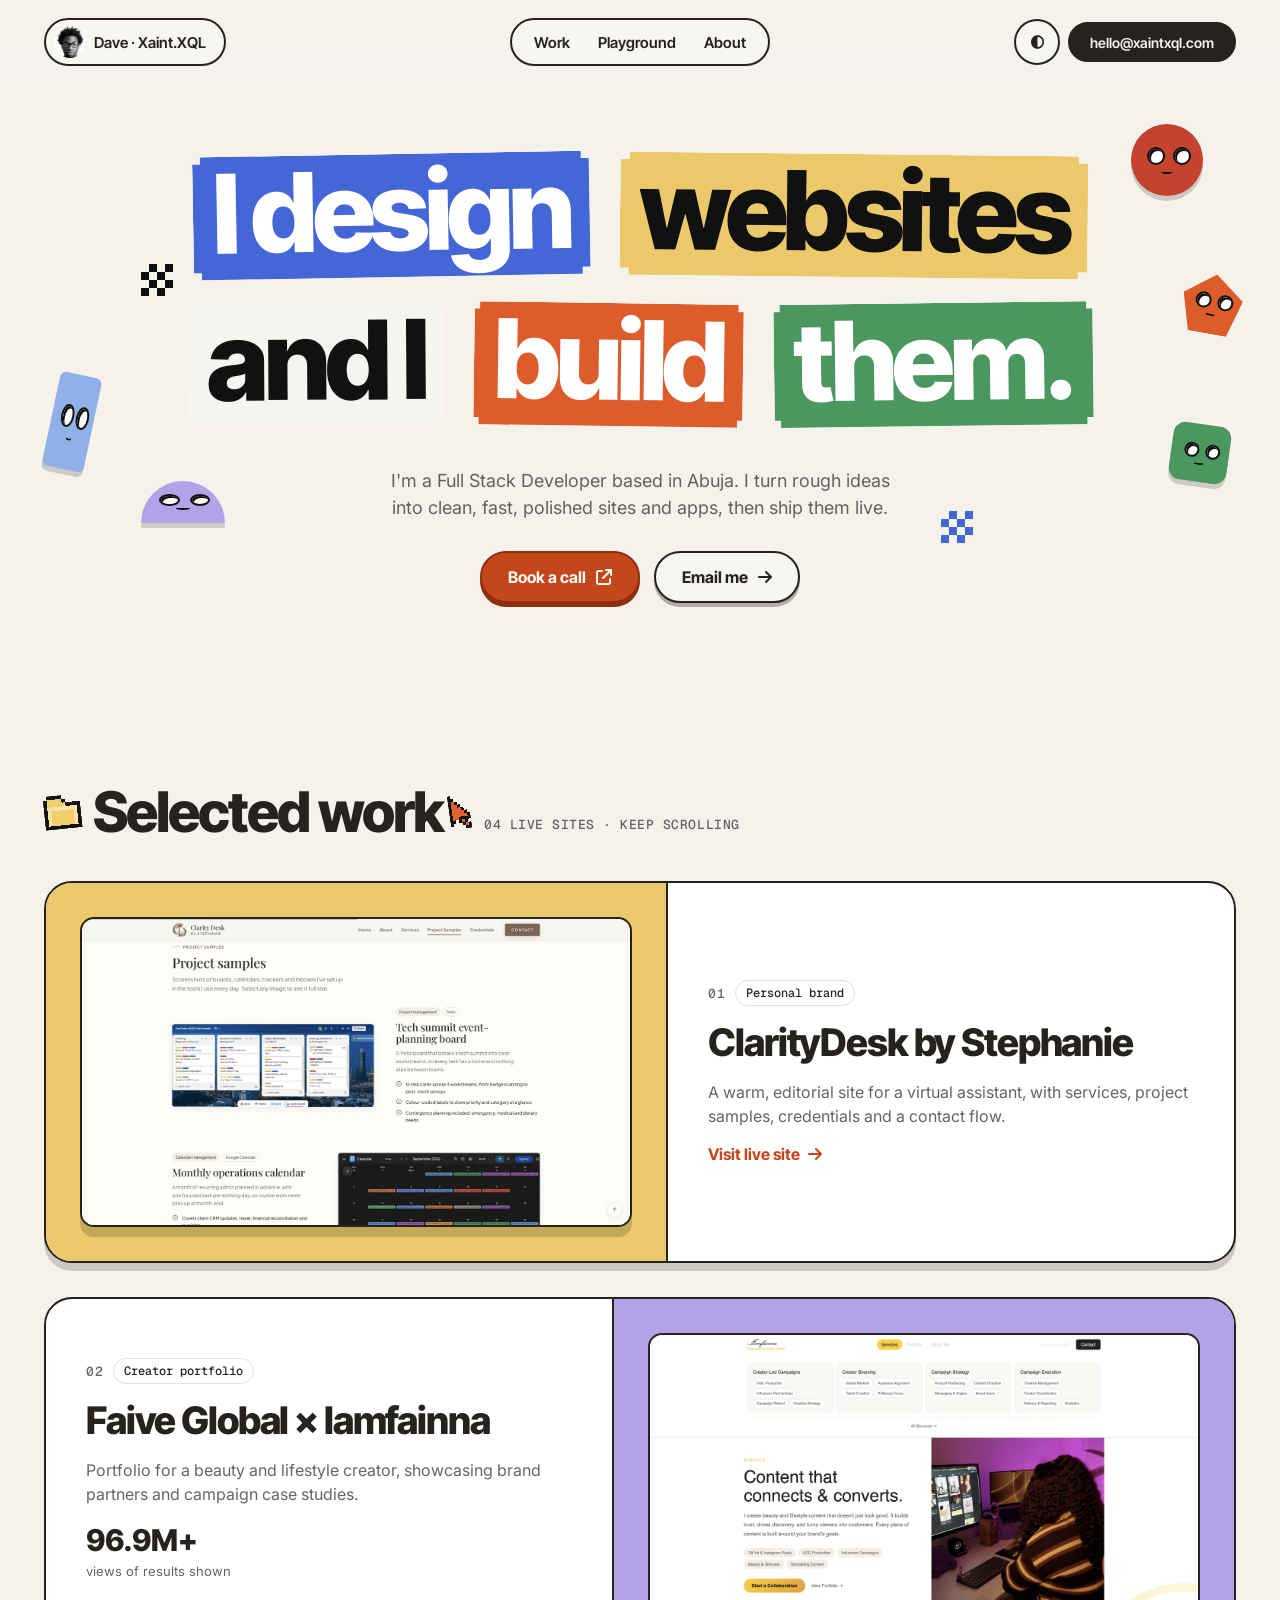
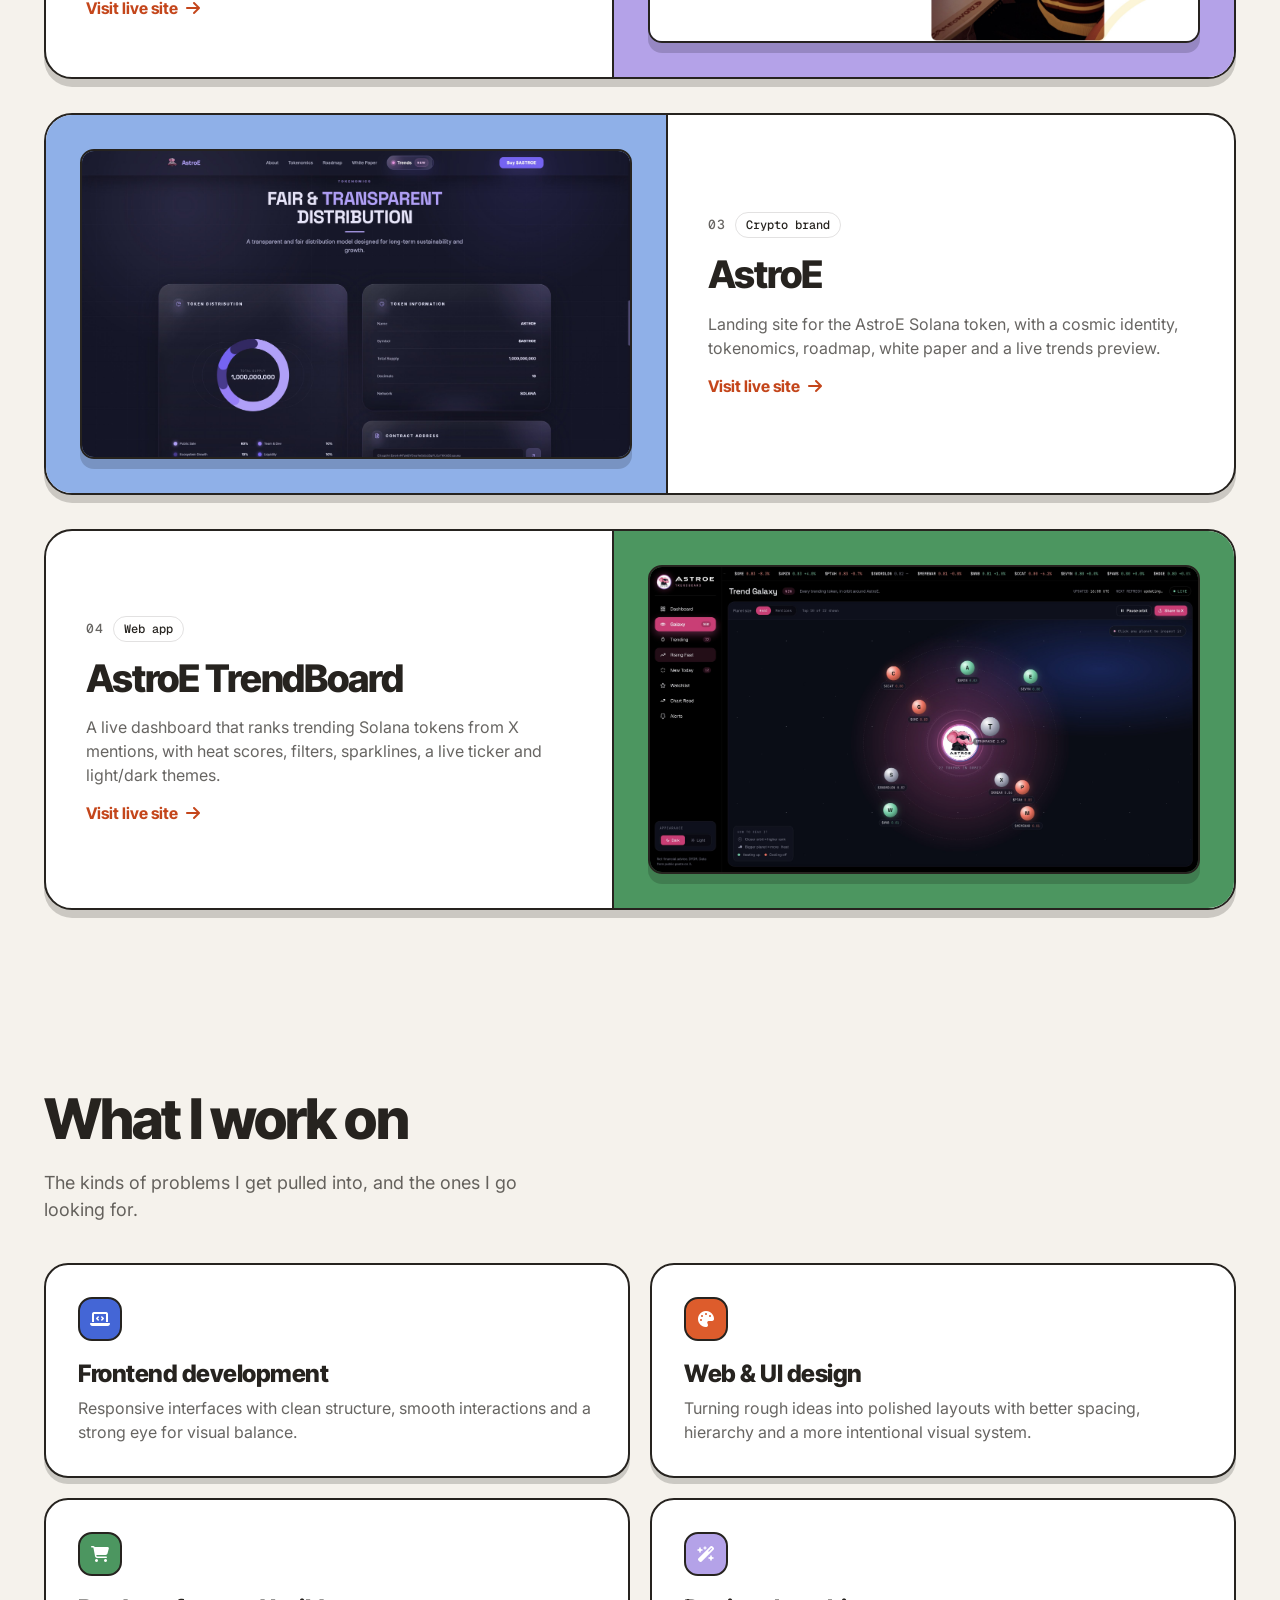
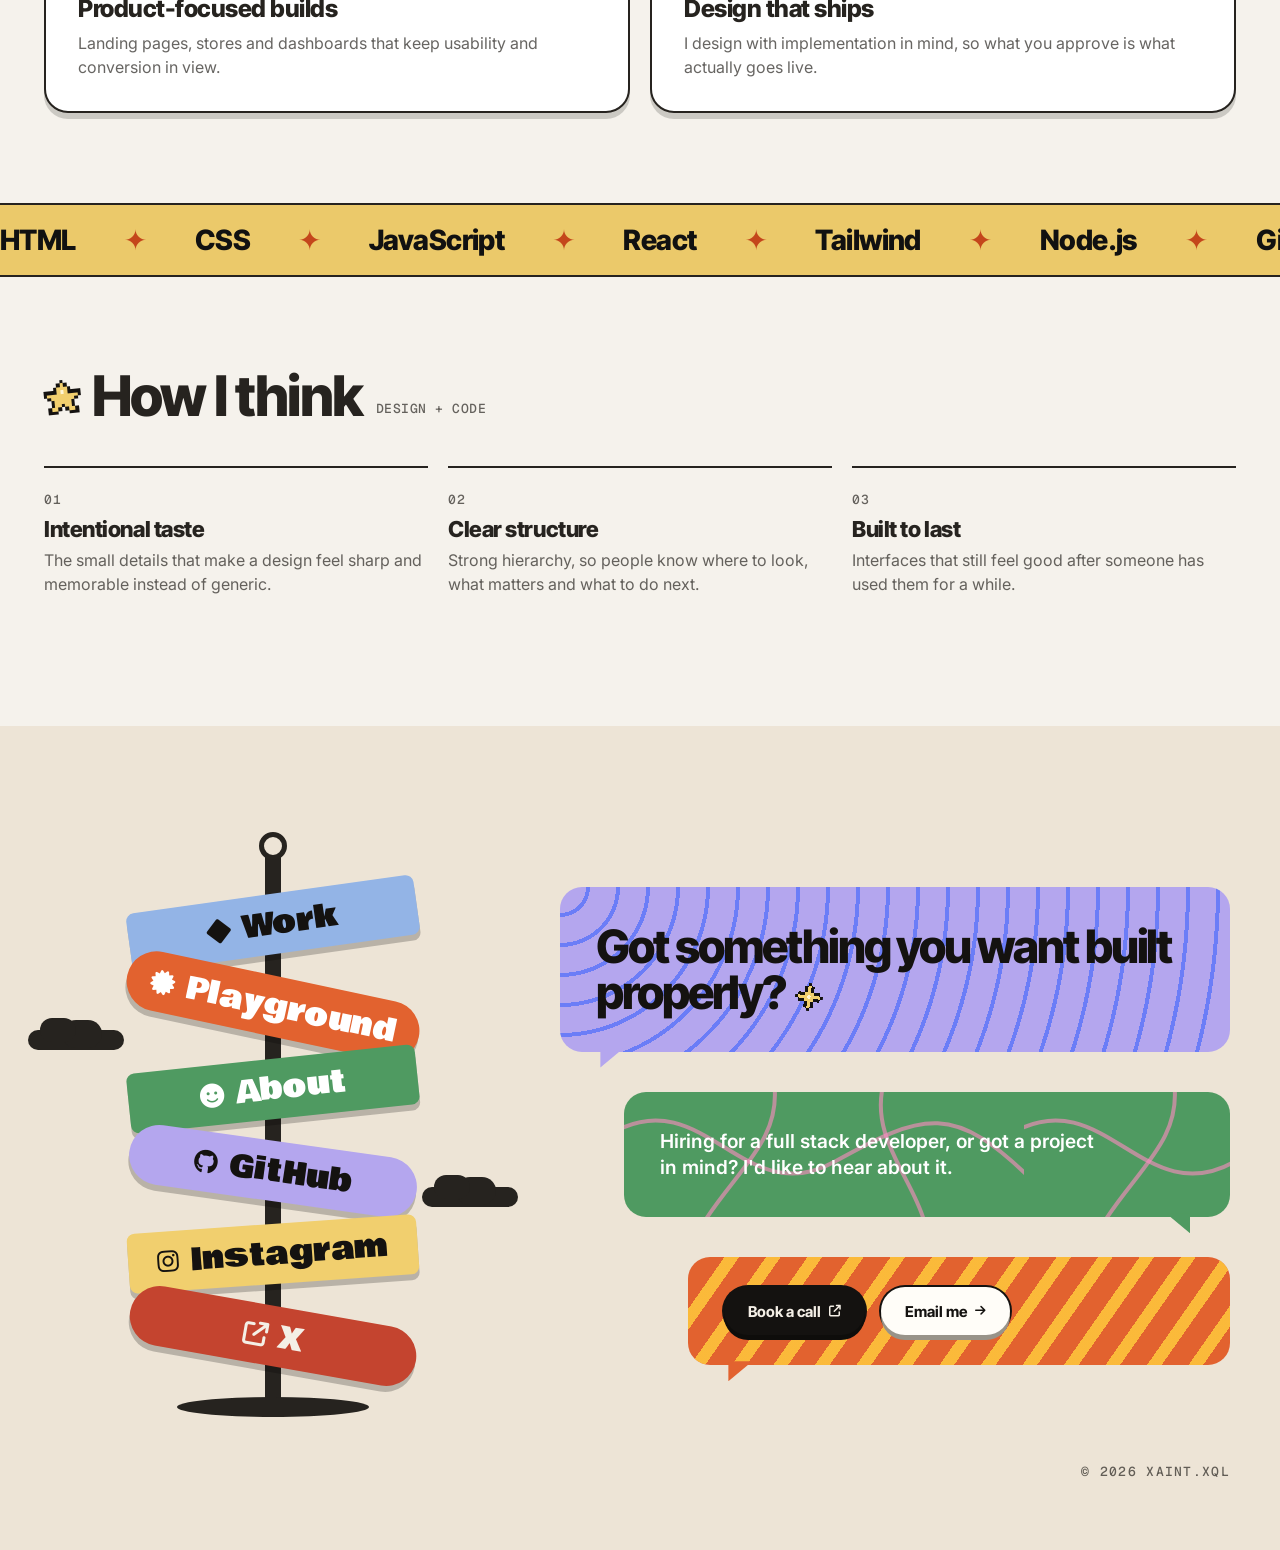
==== commit 8da81c96: "Redesign portfolio, add playground, fix CTA spacing Co-Authored-By: Claude Sonnet 5.5 <noreply@anthr" ====
--- a/index.html
+++ b/index.html
@@ -3,386 +3,212 @@
   <head>
     <meta charset="UTF-8" />
     <meta name="viewport" content="width=device-width, initial-scale=1.0" />
-    <title>Xaintxql.</title>
-    <link rel="stylesheet" href="Assets/css/bootstrap.min.css" />
-    <link rel="stylesheet" href="Assets/css/style.css" />
-    <link rel="stylesheet" href="Assets/vendor/Font awesome/css/all.css" />
+    <title>Dave (Xaint.XQL) | Full Stack Developer</title>
+    <meta name="description" content="Dave builds clean, modern websites and web apps, from design to deployed product." />
     <link rel="preconnect" href="https://fonts.googleapis.com" />
     <link rel="preconnect" href="https://fonts.gstatic.com" crossorigin />
-    <link
-      href="https://fonts.googleapis.com/css2?family=DM+Sans:ital,opsz,wght@0,9..40,100..1000;1,9..40,100..1000&family=Inter:ital,opsz,wght@0,14..32,100..900;1,14..32,100..900&display=swap"
-      rel="stylesheet"
-    />
+    <link href="https://fonts.googleapis.com/css2?family=Bowlby+One&family=Geist+Mono:wght@400;500;600&family=Inter+Tight:wght@600;700;800&family=Inter:wght@400;500;600&display=swap" rel="stylesheet" />
+    <link rel="stylesheet" href="Assets/vendor/Font awesome/css/all.css" />
+    <link rel="stylesheet" href="Assets/css/style.css" />
+    <script>
+      try { var t = localStorage.getItem("theme"); if (t) document.documentElement.dataset.theme = t; } catch (e) {}
+    </script>
   </head>
   <body>
-    <!-- Nav-bar -->
-    <header class="floating-nav-wrap mt-3">
-      <a href="#home" class="floating-chip brand-chip">Xaint.XQL</a>
-
-      <nav class="floating-nav">
-        <ul class="nav-links">
-          <li><a href="#home" class="active" aria-current="page">Home</a></li>
-          <li><a href="projects.html">Projects</a></li>
-          <li><a href="about.html">About</a></li>
-        </ul>
-      </nav>
-
-      <a
-        href="#contact"
-        class="floating-chip contact-chip"
-        aria-label="Contact page"
-      >
-        <i class="fa-regular fa-comment"></i>
-      </a>
+    <header class="site-nav">
+      <div class="wrap">
+        <a href="#top" class="pill brand"><img class="avatar" src="Assets/images/me-head.jpg" alt="" /> Dave · Xaint.XQL</a>
+        <nav class="pill nav-links" aria-label="Primary">
+          <a href="#work">Work</a>
+          <a href="playground.html">Playground</a>
+          <a href="about.html">About</a>
+        </nav>
+        <div class="nav-right">
+          <button class="pill icon-pill" id="theme-toggle" aria-label="Toggle theme"><i class="fa-solid fa-circle-half-stroke"></i></button>
+          <a href="mailto:hello@xaintxql.com" class="pill email-pill">hello@xaintxql.com</a>
+        </div>
+      </div>
     </header>
 
-    <!-- body -->
-    <main class="hero-section" id="home">
-      <div class="hero-text-side">
-        <p class="hero-kicker">Creative Developer</p>
-        <h1>Hey, I'm Dave<span class="accent-dot">.</span></h1>
-        <p class="hero-copy">
-          I build clean, modern web experiences with thoughtful visuals and
-          smooth interactions. This space is where I share my projects, story,
-          and the work I care about.
-        </p>
-        <div class="hero-actions">
-          <a href="#contact" class="hero-btn hero-btn-primary">Get In Touch</a>
-          <a href="#projects" class="hero-btn hero-btn-outline"
-            >Browse Projects</a
-          >
+    <main id="top">
+      <!-- Hero -->
+      <section class="hero">
+        <div class="critter c1"><i></i></div>
+        <div class="critter c2"><i></i></div>
+        <div class="critter c3"><i></i></div>
+        <div class="critter c4"><i></i></div>
+        <div class="critter c5"><i></i></div>
+        <span class="pix p1"></span><span class="pix p2"></span>
+
+        <div class="wrap">
+          <h1 class="headline" aria-label="I design websites and I build them.">
+            <span class="row"><span class="word w-blue">I design</span><span class="word w-yellow">websites</span></span>
+            <span class="row"><span class="word w-paper">and I</span><span class="word w-orange">build</span><span class="word w-green">them.</span></span>
+          </h1>
+          <p class="hero-copy">
+            I'm a Full Stack Developer based in Abuja. I turn rough ideas into clean, fast, polished sites and apps, then ship them live.
+          </p>
+          <div class="hero-actions">
+            <a href="mailto:hello@xaintxql.com?subject=Book%20a%20call" class="btn btn-primary">Book a call <i class="fa-solid fa-arrow-up-right-from-square"></i></a>
+            <a href="mailto:hello@xaintxql.com" class="btn">Email me <i class="fa-solid fa-arrow-right"></i></a>
+          </div>
+        </div>
+      </section>
+
+      <!-- Work -->
+      <section id="work">
+        <div class="wrap">
+          <div class="eyebrow"><h2><img class="h-icon " src="Assets/images/pixel/folder.svg" alt="" aria-hidden="true" />Selected work<img class="h-icon cursor-tag" src="Assets/images/pixel/cursor.svg" alt="" aria-hidden="true" /></h2><small>04 live sites · keep scrolling</small></div>
+
+          <div class="work-stack">
+            <article class="work-card" style="--bgc: var(--yellow)">
+              <a class="work-shot" href="https://claritydesk-by-stephanie.site" target="_blank" rel="noopener" aria-label="Open ClarityDesk by Stephanie">
+                <img src="Assets/images/work/claritydesk.jpg?v=2" alt="ClarityDesk by Stephanie website" loading="lazy" />
+              </a>
+              <div class="work-body">
+                <div class="work-meta"><span class="mono">01</span><span class="tag">Personal brand</span></div>
+                <h3>ClarityDesk by Stephanie</h3>
+                <p>A warm, editorial site for a virtual assistant, with services, project samples, credentials and a contact flow.</p>
+                <a class="work-link" href="https://claritydesk-by-stephanie.site" target="_blank" rel="noopener">Visit live site <i class="fa-solid fa-arrow-right"></i></a>
+              </div>
+            </article>
+
+            <article class="work-card" style="--bgc: var(--purple)">
+              <a class="work-shot" href="https://faiveglobal.ltd" target="_blank" rel="noopener" aria-label="Open Faive Global × Iamfainna">
+                <img src="Assets/images/work/faive-global.jpg?v=2" alt="Faive Global × Iamfainna website" loading="lazy" />
+              </a>
+              <div class="work-body">
+                <div class="work-meta"><span class="mono">02</span><span class="tag">Creator portfolio</span></div>
+                <h3>Faive Global × Iamfainna</h3>
+                <p>Portfolio for a beauty and lifestyle creator, showcasing brand partners and campaign case studies.</p>
+                <div class="stats"><div><b>96.9M+</b><span>views of results shown</span></div></div>
+                <a class="work-link" href="https://faiveglobal.ltd" target="_blank" rel="noopener">Visit live site <i class="fa-solid fa-arrow-right"></i></a>
+              </div>
+            </article>
+
+            <article class="work-card" style="--bgc: #8fb0e8">
+              <a class="work-shot" href="https://theastroe.com" target="_blank" rel="noopener" aria-label="Open AstroE">
+                <img src="Assets/images/work/astroe.jpg?v=2" alt="AstroE website" loading="lazy" />
+              </a>
+              <div class="work-body">
+                <div class="work-meta"><span class="mono">03</span><span class="tag">Crypto brand</span></div>
+                <h3>AstroE</h3>
+                <p>Landing site for the AstroE Solana token, with a cosmic identity, tokenomics, roadmap, white paper and a live trends preview.</p>
+                <a class="work-link" href="https://theastroe.com" target="_blank" rel="noopener">Visit live site <i class="fa-solid fa-arrow-right"></i></a>
+              </div>
+            </article>
+
+            <article class="work-card" style="--bgc: var(--green)">
+              <a class="work-shot" href="https://trends.theastroe.com" target="_blank" rel="noopener" aria-label="Open AstroE TrendBoard">
+                <img src="Assets/images/work/astroe-trends.jpg?v=2" alt="AstroE TrendBoard dashboard" loading="lazy" />
+              </a>
+              <div class="work-body">
+                <div class="work-meta"><span class="mono">04</span><span class="tag">Web app</span></div>
+                <h3>AstroE TrendBoard</h3>
+                <p>A live dashboard that ranks trending Solana tokens from X mentions, with heat scores, filters, sparklines, a live ticker and light/dark themes.</p>
+                <a class="work-link" href="https://trends.theastroe.com" target="_blank" rel="noopener">Visit live site <i class="fa-solid fa-arrow-right"></i></a>
+              </div>
+            </article>
+          </div>
+        </div>
+      </section>
+
+      <!-- What I work on -->
+      <section id="about">
+        <div class="wrap">
+          <div class="eyebrow"><h2>What I work on</h2></div>
+          <p class="lede">The kinds of problems I get pulled into, and the ones I go looking for.</p>
+          <div class="focus-grid">
+            <article class="focus-card"><div class="dot" style="--c: var(--blue)"><i class="fa-solid fa-laptop-code"></i></div><h3>Frontend development</h3><p>Responsive interfaces with clean structure, smooth interactions and a strong eye for visual balance.</p></article>
+            <article class="focus-card"><div class="dot" style="--c: var(--orange)"><i class="fa-solid fa-palette"></i></div><h3>Web &amp; UI design</h3><p>Turning rough ideas into polished layouts with better spacing, hierarchy and a more intentional visual system.</p></article>
+            <article class="focus-card"><div class="dot" style="--c: var(--green)"><i class="fa-solid fa-cart-shopping"></i></div><h3>Product-focused builds</h3><p>Landing pages, stores and dashboards that keep usability and conversion in view.</p></article>
+            <article class="focus-card"><div class="dot" style="--c: var(--purple)"><i class="fa-solid fa-wand-magic-sparkles"></i></div><h3>Design that ships</h3><p>I design with implementation in mind, so what you approve is what actually goes live.</p></article>
+          </div>
+        </div>
+      </section>
+
+      <!-- Stack marquee -->
+      <div class="marquee" id="stack" aria-label="Tools I use">
+        <div class="marquee-track">
+          <span>HTML</span><span>CSS</span><span>JavaScript</span><span>React</span><span>Tailwind</span><span>Node.js</span><span>Git</span><span>GitHub</span>
+          <span>HTML</span><span>CSS</span><span>JavaScript</span><span>React</span><span>Tailwind</span><span>Node.js</span><span>Git</span><span>GitHub</span>
         </div>
       </div>
-      <div class="hero-image-side">
-        <div class="image-ring">
-          <img
-            src="Assets/images/Gemini_Generated_Image_kf4bj1kf4bj1kf4b.png"
-            alt="Portrait of Dave"
-            class="hero-image"
-          />
+
+      <!-- Journey -->
+      <section>
+        <div class="wrap">
+          <div class="eyebrow"><h2><img class="h-icon " src="Assets/images/pixel/star.svg" alt="" aria-hidden="true" />How I think</h2><small>Design + code</small></div>
+          <div class="journey">
+            <div class="journey-card"><span class="mono">01</span><h3>Intentional taste</h3><p>The small details that make a design feel sharp and memorable instead of generic.</p></div>
+            <div class="journey-card"><span class="mono">02</span><h3>Clear structure</h3><p>Strong hierarchy, so people know where to look, what matters and what to do next.</p></div>
+            <div class="journey-card"><span class="mono">03</span><h3>Built to last</h3><p>Interfaces that still feel good after someone has used them for a while.</p></div>
+          </div>
+        </div>
+      </section>
+
+      <!-- Testimonials: hidden until you add real quotes.
+           1) Fill in the quote, name and role below.  2) Delete the "hidden" attribute on the section.
+           Copy a whole <figure class="quote">...</figure> to add more. -->
+      <section id="testimonials" hidden>
+        <div class="wrap">
+          <div class="eyebrow"><h2><img class="h-icon " src="Assets/images/pixel/chat.svg" alt="" aria-hidden="true" />Word of mouth</h2><small>A few notes from people I've worked with</small></div>
+          <div class="quotes">
+            <figure class="quote" style="--c: var(--yellow)">
+              <blockquote>YOUR CLIENT'S QUOTE HERE.</blockquote>
+              <figcaption><b>Client name</b><span>Role, Company</span></figcaption>
+            </figure>
+          </div>
+        </div>
+      </section>
+    </main>
+
+    <footer class="sign-footer" id="contact">
+      <div class="sign-grid">
+        <div class="signpost">
+          <span class="post-pole"></span><span class="post-ring"></span><span class="post-base"></span>
+          <span class="cloud cl-left"></span><span class="cloud cl-right"></span>
+          <div class="signs">
+            <a class="sign" href="#work" style="--bg:#93B4E6;--fg:#141210;--r:-8deg;--x:-36px;--rad:8px"><i class="fa-solid fa-diamond"></i><span>Work</span></a>
+            <a class="sign" href="playground.html" style="--bg:#E2622F;--fg:#fff;--r:12deg;--x:48px;--rad:999px"><i class="fa-solid fa-certificate"></i><span>Playground</span></a>
+            <a class="sign" href="about.html" style="--bg:#4F9A61;--fg:#fff;--r:-6deg;--x:-12px;--rad:8px"><i class="fa-solid fa-face-smile"></i><span>About</span></a>
+            <a class="sign" href="https://github.com/Saintdav3" target="_blank" rel="noopener" style="--bg:#B4A6EE;--fg:#141210;--r:8deg;--x:36px;--rad:999px"><i class="fa-brands fa-github"></i><span>GitHub</span></a>
+            <a class="sign" href="https://www.instagram.com/xaintxql/" target="_blank" rel="noopener" style="--bg:#F1CF6E;--fg:#141210;--r:-4deg;--x:-30px;--rad:8px"><i class="fa-brands fa-instagram"></i><span>Instagram</span></a>
+            <a class="sign" href="https://x.com/xaintszn?s=11" target="_blank" rel="noopener" style="--bg:#C4442F;--fg:#F4EFE6;--r:10deg;--x:42px;--rad:999px"><i class="fa-solid fa-arrow-up-right-from-square"></i><span>X</span></a>
+          </div>
+        </div>
+
+        <div class="bubbles">
+          <div class="bubble b-purple">
+            <div class="bubble-body"><h2>Got something you want built properly?<img class="h-icon after" src="Assets/images/pixel/sparkle.svg" alt="" aria-hidden="true" /></h2></div>
+            <span class="tail tail-l"></span>
+          </div>
+          <div class="bubble b-green">
+            <div class="bubble-body"><p>Hiring for a full stack developer, or got a project in mind? I'd like to hear about it.</p></div>
+            <span class="tail tail-r"></span>
+          </div>
+          <div class="bubble b-orange">
+            <div class="bubble-body">
+              <div class="bubble-actions">
+                <a href="mailto:hello@xaintxql.com?subject=Book%20a%20call" class="b-btn b-dark">Book a call <i class="fa-solid fa-arrow-up-right-from-square"></i></a>
+                <a href="mailto:hello@xaintxql.com" class="b-btn b-light">Email me <i class="fa-solid fa-arrow-right"></i></a>
+              </div>
+            </div>
+            <span class="tail tail-l"></span>
+          </div>
         </div>
       </div>
-    </main>
-
-    <!-- Projects Section -->
-    <section class="projects-section" id="projects">
-      <div class="projects-heading">
-        <h2>Projects<span class="accent-dot">.</span></h2>
-      </div>
-
-      <div class="projects-showcase">
-        <article class="project-showcase-card">
-          <div class="project-showcase-visual showcase-econe">
-            <div class="showcase-wave"></div>
-            <div class="project-image-spot">
-              <img
-                src="Assets/images/ecom.png"
-                alt="E Cone project screenshot"
-              />
-            </div>
-          </div>
-          <div class="project-showcase-copy">
-            <h3>E-Cone</h3>
-            <p>
-              Ecommerce store for gadgets and accessories with a polished
-              product display, fast browsing flow, and clean conversion-focused
-              layout.
-            </p>
-          </div>
-        </article>
-
-        <article class="project-showcase-card">
-          <div class="project-showcase-visual showcase-fly-chicken">
-            <div class="showcase-wave"></div>
-            <div class="project-image-spot">
-              <img
-                src="Assets/images/food.png"
-                alt="Fly Chicken project screenshot"
-              />
-            </div>
-          </div>
-          <div class="project-showcase-copy">
-            <h3>Fly Chicken</h3>
-            <p>
-              Fast food ordering website built for quick discovery, strong meal
-              visuals, and a smooth mobile-to-desktop ordering experience.
-            </p>
-          </div>
-        </article>
-
-        <article class="project-showcase-card">
-          <div class="project-showcase-visual showcase-streamify">
-            <div class="showcase-wave"></div>
-            <div class="project-image-spot">
-              <img
-                src="Assets/images/music.png"
-                alt="Streamify project screenshot"
-              />
-            </div>
-          </div>
-          <div class="project-showcase-copy">
-            <h3>Streamify</h3>
-            <p>
-              Music streaming web app designed with immersive player views,
-              playlist discovery, and a sleek modern dashboard feel.
-            </p>
-          </div>
-        </article>
-
-        <article class="project-showcase-card">
-          <div class="project-showcase-visual showcase-notes">
-            <div class="showcase-wave"></div>
-            <div class="project-image-spot">
-              <img
-                src="Assets/images/notes.png"
-                alt="Notes and Reminder project screenshot"
-              />
-            </div>
-          </div>
-          <div class="project-showcase-copy">
-            <h3>Notes Reminder</h3>
-            <p>
-              Note and reminder web app focused on clarity, lightweight task
-              management, and a distraction-free productivity workflow.
-            </p>
-          </div>
-        </article>
-      </div>
-    </section>
-
-    <!-- Experience Section -->
-    <section class="experience-section" id="about">
-      <div class="experience-heading">
-        <h2>What I bring to every build<span class="accent-dot">.</span></h2>
-        <p>
-          I focus on design clarity, solid frontend execution, and thoughtful
-          product decisions that make digital experiences feel polished and
-          useful.
-        </p>
-      </div>
-
-      <div class="experience-grid">
-        <article class="experience-card">
-          <div class="experience-icon">
-            <i class="fa-solid fa-laptop-code"></i>
-          </div>
-          <h3>Frontend Development</h3>
-          <p>
-            Building responsive interfaces with clean structure, smooth
-            interactions, and a strong eye for visual balance.
-          </p>
-          <span class="experience-tag">HTML • CSS • Bootstrap</span>
-        </article>
-
-        <article class="experience-card">
-          <div class="experience-icon">
-            <i class="fa-solid fa-palette"></i>
-          </div>
-          <h3>UI Design Thinking</h3>
-          <p>
-            Turning rough ideas into polished layouts with better spacing,
-            hierarchy, and a more intentional visual system.
-          </p>
-          <span class="experience-tag">Layout • Color • Typography</span>
-        </article>
-
-        <article class="experience-card">
-          <div class="experience-icon">
-            <i class="fa-solid fa-cart-shopping"></i>
-          </div>
-          <h3>Product-Focused Builds</h3>
-          <p>
-            Creating landing pages, ecommerce concepts, and app interfaces that
-            keep usability and conversion in view.
-          </p>
-          <span class="experience-tag">Web Apps • Stores • Dashboards</span>
-        </article>
-
-        <article class="experience-card">
-          <div class="experience-icon">
-            <i class="fa-solid fa-wand-magic-sparkles"></i>
-          </div>
-          <h3>Creative Presentation</h3>
-          <p>
-            Styling portfolio sections and showcase blocks so the work feels
-            professional, modern, and memorable.
-          </p>
-          <span class="experience-tag">Showcase • Branding • Polish</span>
-        </article>
-      </div>
-    </section>
-
-    <!-- Work History Section -->
-    <section class="work-history-section" id="experience">
-      <div class="work-history-header">
-        <p class="section-label">Working Experience</p>
-        <h2>
-          Teams and companies I have worked with<span class="accent-dot"
-            >.</span
-          >
-        </h2>
-        <p>
-          I enjoy working across product, design, and engineering teams to shape
-          interfaces that are clear, scalable, and user-centered.
-        </p>
-      </div>
-
-      <div class="company-strip">
-        <span>Meta</span>
-        <span>Spotify</span>
-        <span>Microsoft</span>
-        <span>Shopify</span>
-        <span>Pinterest</span>
-      </div>
-
-      <div class="work-history-grid">
-        <article class="work-history-card">
-          <div class="work-history-top">
-            <h3>Product Interface Designer</h3>
-            <span>Meta</span>
-          </div>
-          <p>
-            Worked on modern interface directions, clearer design systems, and
-            polished user flows for high-visibility digital experiences.
-          </p>
-        </article>
-
-        <article class="work-history-card">
-          <div class="work-history-top">
-            <h3>Frontend Experience Builder</h3>
-            <span>Spotify</span>
-          </div>
-          <p>
-            Helped shape visually rich web experiences with strong interaction
-            quality, responsive behavior, and a more immersive product feel.
-          </p>
-        </article>
-
-        <article class="work-history-card">
-          <div class="work-history-top">
-            <h3>UI Systems Contributor</h3>
-            <span>Microsoft</span>
-          </div>
-          <p>
-            Contributed to scalable interface patterns with attention to layout
-            consistency, accessibility, and better visual hierarchy.
-          </p>
-        </article>
-
-        <article class="work-history-card">
-          <div class="work-history-top">
-            <h3>Commerce Experience Designer</h3>
-            <span>Shopify</span>
-          </div>
-          <p>
-            Focused on ecommerce presentation, storefront polish, and
-            product-led page structures that support stronger customer journeys.
-          </p>
-        </article>
-
-        <article class="work-history-card">
-          <div class="work-history-top">
-            <h3>Visual Product Creative</h3>
-            <span>Pinterest</span>
-          </div>
-          <p>
-            Supported creative web directions that balanced brand expression,
-            usability, and a clean content discovery experience.
-          </p>
-        </article>
-      </div>
-    </section>
-    
-    <!-- Skills Section -->
-    <section class="skills-section" id="skills">
-      <div class="skills-header">
-        <p class="section-label">Skills</p>
-        <h2>
-          Tools and capabilities I work with<span class="accent-dot">.</span>
-        </h2>
-        <p>
-          My skill set blends visual design thinking with frontend and backend
-          development so I can move comfortably from concept to implementation.
-        </p>
-      </div>
-
-      <div class="skills-grid">
-        <article class="skill-category-card">
-          <h3>Design</h3>
-          <div class="skill-pill-group">
-            <span>Web Design</span>
-            <span>UI/UX Design</span>
-            <span>Responsive Design</span>
-            <span>Wireframing</span>
-            <span>User Research</span>
-          </div>
-        </article>
-
-        <article class="skill-category-card">
-          <h3>Frontend</h3>
-          <div class="skill-pill-group">
-            <span>JavaScript</span>
-            <span>ReactJS</span>
-            <span>NextJS</span>
-            <span>CSS3</span>
-          </div>
-        </article>
-
-        <article class="skill-category-card">
-          <h3>Backend</h3>
-          <div class="skill-pill-group">
-            <span>NodeJS</span>
-            <span>MongoDB</span>
-            <span>ExpressJS</span>
-            <span>Vercel</span>
-          </div>
-        </article>
-      </div>
-    </section>
-
-    <!-- Contact Section -->
-     <div class="contact-page-body">
-    <main class="contact-page">
-      <section class="contact-panel">
-        <p class="section-label">Contact</p>
-        <h1>Let's build something clear and memorable<span class="accent-dot">.</span></h1>
-        <p class="contact-copy">
-          I am open to creative collaborations, product design work, and modern
-          frontend projects that need thoughtful execution.
-        </p>
-        <a href="mailto:hello@xaintxql.com" class="hero-btn hero-btn-primary">hello@xaintxql.com</a>
-      </section>
-
-      <footer class="contact-footer">
-        <nav class="contact-footer-nav" aria-label="Footer navigation">
-          <a href="index.html#home">Home</a>
-          <a href="index.html#projects">Projects</a>
-          <a href="index.html#about">About</a>
-          <a href="projects.html" class="active" aria-current="page">Contact</a>
-        </nav>
-
-        <div class="contact-socials" aria-label="Social media links">
-          <a href="#" aria-label="X">
-            <i class="fa-brands fa-x-twitter"></i>
-          </a>
-          <a href="#" aria-label="Instagram">
-            <i class="fa-brands fa-instagram"></i>
-          </a>
-          <a href="#" aria-label="GitHub">
-            <i class="fa-brands fa-github"></i>
-          </a>
-          <a href="#" aria-label="LinkedIn">
-            <i class="fa-brands fa-linkedin-in"></i>
-          </a>
-        </div>
-      </footer>
-
-      <div class="contact-footer-meta">
-        <p>Copyright 2026 Xaint.XQL. All rights reserved.</p>
-        <p>Made by Xaint.</p>
-      </div>
-    </main>
-  </div>
+      <p class="copy sign-copy">© 2026 Xaint.XQL</p>
+    </footer>
+
+    <script>
+      document.getElementById("theme-toggle").addEventListener("click", function () {
+        var root = document.documentElement;
+        var next = root.dataset.theme === "dark" ? "light" : "dark";
+        root.dataset.theme = next;
+        try { localStorage.setItem("theme", next); } catch (e) {}
+      });
+    </script>
+      <script src="Assets/Js/reveal.js"></script>
   </body>
-  <script src="Assets/Js/bootstrap.bundle.min.js"></script>
 </html>
--- a/Assets/css/style.css
+++ b/Assets/css/style.css
@@ -1,1719 +1,402 @@
+/* Layout and visual language modelled on owoetoni.com (captured with REA), content is Xaint.XQL's */
 :root {
-  --nav-bg: #0f172ac7;
-  --nav-border: rgba(255, 255, 255, 0.12);
-  --text-main: #f8fafc;
-  --text-soft: #cbd5e1;
-  --accent: #38bdf8;
-  --surface: rgba(15, 23, 42, 0.72);
-  --surface-strong: rgba(9, 17, 32, 0.92);
-  --page-bg: linear-gradient(135deg, #08111f 0%, #10233f 50%, #091629 100%);
-}
-
-* {
+  --bg: #f5f2ec;
+  --fg: #26231f;
+  --fg-soft: #26231fb3;
+  --card: #fff;
+  --line: #26231f22;
+  --primary: #c4461b;
+  --primary-ink: #fff8f3;
+  --blue: #4466d6;
+  --yellow: #ebc96a;
+  --orange: #dd5c2c;
+  --green: #4c9660;
+  --purple: #b4a2e8;
+  --red: #c4432e;
+  --paper: #f8f6f1;
+  --font-display: "Inter Tight", "Inter", system-ui, sans-serif;
+  --font-body: "Inter", system-ui, sans-serif;
+  --font-mono: "Geist Mono", ui-monospace, monospace;
+  --maxw: 1240px;
+}
+[data-theme="dark"] {
+  --bg: #15130f;
+  --fg: #f3eee4;
+  --fg-soft: #f3eee4b8;
+  --card: #211e18;
+  --line: #f3eee41f;
+  --paper: #211e18;
+  --primary-text: #f08a5d;
+}
+
+* { box-sizing: border-box; }
+html { scroll-behavior: smooth; }
+body {
   margin: 0;
-  padding: 0;
-  box-sizing: border-box;
-}
-
-body {
-  min-height: 100vh;
-  font-family: "DM Sans", sans-serif;
-  background: var(--page-bg);
-  color: var(--text-main);
-  padding-top: 0;
-}
-
-.floating-nav-wrap {
-  position: relative;
-  width: 100%;
-  min-height: 54px;
-  padding: 0 1.5rem;
-  margin-top: 1.6rem;
-  z-index: 1000;
-}
-
-.floating-nav,
-.floating-chip {
-  background: var(--nav-bg);
-  border: 1px solid var(--nav-border);
-  backdrop-filter: blur(18px);
-  -webkit-backdrop-filter: blur(18px);
-  box-shadow: 0 18px 45px rgba(0, 0, 0, 0.25);
-}
-
-.floating-nav {
-  position: absolute;
-  top: 0;
-  left: 50%;
-  transform: translateX(-50%);
-  width: 45%;
-  max-width: min(88%, 400px);
-  display: flex;
-  align-items: center;
-  justify-content: center;
-  padding: 0.8rem 1rem;
-  border-radius: 999px;
-}
-
-.floating-chip {
-  position: absolute;
-  top: 0;
-  min-height: 54px;
-  display: inline-flex;
-  align-items: center;
-  justify-content: center;
-  border-radius: 999px;
-  color: var(--text-main);
-  text-decoration: none;
-}
-
-.brand-chip {
-  left: 1.5rem;
-  padding: 0 1.1rem;
-  font-size: 0.96rem;
-  font-weight: 700;
-  letter-spacing: 0.06em;
-  text-transform: uppercase;
-}
-
-.contact-chip {
-  right: 1.5rem;
-  width: 54px;
-  font-size: 1.05rem;
-}
-
-.contact-chip:hover {
-  color: var(--text-main);
-  transform: translateY(-1px);
-}
-
-.nav-links {
-  display: flex;
-  align-items: center;
-  justify-content: center;
-  gap: 2rem;
-  list-style: none;
-}
-
-.nav-links a {
-  position: relative;
-  padding: 4px 0;
-  color: var(--text-soft);
-  text-decoration: none;
-  font-size: 0.92rem;
-  font-weight: 500;
-  transition:
-    color 0.2s ease,
-    transform 0.2s ease;
-}
-
-.nav-links a::after {
-  content: "";
-  position: absolute;
-  left: 0;
-  bottom: -5px;
-  width: 0%;
-  height: 2px;
-  background: var(--text-main);
-  transition: width 0.3s ease;
-}
-
-.nav-links a:hover {
-  color: var(--text-main);
-  transform: translateY(-1px);
-}
-
-.nav-links a:hover::after {
-  width: 100%;
-}
-
-.nav-links a.active,
-.nav-links a[aria-current="page"] {
-  color: var(--text-main);
-}
-
-.nav-links a.active::after,
-.nav-links a[aria-current="page"]::after {
-  width: 100%;
-}
-
-.nav-links a:focus-visible,
-.floating-chip:focus-visible {
-  outline: 2px solid var(--accent);
-  outline-offset: 4px;
-}
-
-.hero-section {
-  width: min(1100px, calc(100% - 3rem));
-  min-height: calc(100vh - 6.6rem);
-  margin: 0 auto;
-  display: grid;
-  grid-template-columns: 1fr 1fr;
-  align-items: center;
-  gap: 10rem;
-  padding: 2rem 0 3rem;
-}
-
-.hero-image-side {
-  display: flex;
-  justify-content: center;
-}
-
-.image-ring {
-  width: min(420px, 85vw);
-  aspect-ratio: 1;
-  padding: 14px;
-  overflow: hidden;
-  border-radius: 50%;
-  background: linear-gradient(
-    135deg,
-    rgba(56, 189, 248, 0.9),
-    rgba(255, 255, 255, 0.18)
-  );
-  box-shadow: 0 24px 60px rgba(0, 0, 0, 0.3);
-}
-
-.hero-image {
-  width: 100%;
-  height: 100%;
-  display: block;
-  object-fit: cover;
-  object-position: center 20%;
-  border-radius: 50%;
-  border: 6px solid rgba(8, 17, 31, 0.75);
-}
-
-.hero-text-side {
-  display: flex;
-  flex-direction: column;
-  justify-content: center;
-  gap: 1rem;
-}
-
-.hero-kicker {
-  color: var(--accent);
-  text-transform: uppercase;
-  letter-spacing: 0.18em;
-  font-size: 0.82rem;
-  font-weight: 700;
-}
-
-.hero-text-side h1 {
-  font-size: clamp(2.8rem, 6vw, 5rem);
-  line-height: 0.95;
-  margin: 0;
-}
-
-.accent-dot {
-  color: var(--accent);
-}
-
-.hero-copy {
-  max-width: 560px;
-  color: var(--text-soft);
-  font-size: 1.05rem;
-  line-height: 1.8;
-}
-
-.hero-actions {
-  display: flex;
-  align-items: center;
-  gap: 0.9rem;
-  flex-wrap: wrap;
-  margin-top: 0.5rem;
-}
-
-.hero-btn {
-  display: inline-flex;
-  align-items: center;
-  justify-content: center;
-  min-height: 44px;
-  padding: 0.72rem 1.25rem;
-  border-radius: 999px;
-  border: 1px solid transparent;
-  text-decoration: none;
-  font-size: 0.95rem;
-  font-weight: 600;
-  transition:
-    transform 0.2s ease,
-    border-color 0.2s ease,
-    background-color 0.2s ease,
-    color 0.2s ease;
-}
-
-.hero-btn:hover {
-  transform: translateY(-1px);
-}
-
-.hero-btn-primary {
-  background: var(--accent);
-  border-color: var(--accent);
-  color: #08111f;
-}
-
-.hero-btn-outline {
-  background: transparent;
-  border-color: rgba(255, 255, 255, 0.75);
-  color: var(--text-main);
-}
-
-.hero-btn-outline:hover {
-  background: rgba(255, 255, 255, 0.08);
-}
-
-.projects-section {
-  width: min(1180px, calc(100% - 3rem));
-  margin: 0 auto;
-  padding: 3rem 0 5rem;
-}
-
-.projects-heading h2 {
-  margin: 0 0 2.2rem;
-  font-size: clamp(3rem, 7vw, 5.2rem);
-  line-height: 0.95;
-  font-weight: 800;
-  letter-spacing: -0.04em;
-}
-
-.projects-heading span {
-  color: var(--accent);
-}
-
-.projects-showcase {
-  display: grid;
-  grid-template-columns: repeat(2, minmax(0, 1fr));
-  gap: 3rem 2rem;
-}
-
-.project-showcase-card {
-  display: flex;
-  flex-direction: column;
-  gap: 1.2rem;
-}
-
-.project-showcase-visual {
-  position: relative;
-  display: flex;
-  align-items: center;
-  justify-content: center;
-  min-height: 360px;
-  padding: 2rem;
-  overflow: hidden;
-  border-radius: 34px;
-  background: rgba(205, 222, 236, 0.11);
-  border: 1px solid rgba(56, 189, 248, 0.18);
-}
-
-.showcase-wave {
-  position: absolute;
-  inset: auto auto 28px -10%;
-  width: 140%;
-  height: 120px;
-  border: 16px solid rgba(56, 189, 248, 0.95);
-  border-color: rgba(56, 189, 248, 0.95) transparent transparent transparent;
-  border-radius: 50%;
-  transform: rotate(-10deg);
-  opacity: 0.95;
-}
-
-.showcase-econe .showcase-wave {
-  border-color: rgba(56, 189, 248, 0.95) transparent transparent transparent;
-}
-
-.showcase-fly-chicken .showcase-wave {
-  inset: 22px -12% auto auto;
-  transform: rotate(10deg);
-  border-color: rgba(14, 165, 233, 0.95) transparent transparent transparent;
-}
-
-.showcase-streamify .showcase-wave {
-  inset: auto auto -4px -4%;
-  height: 170px;
-  transform: rotate(2deg);
-}
-
-.showcase-notes .showcase-wave {
-  inset: auto -8% 18px auto;
-  transform: rotate(14deg);
-}
-
-.project-image-spot {
-  position: relative;
-  z-index: 1;
-  width: min(100%, 470px);
-  height: 250px;
-  border-radius: 24px;
-  background: linear-gradient(135deg, #dbe8f5, #f2f7fc);
-  border: 1px solid rgba(8, 17, 31, 0.08);
-  overflow: hidden;
-  box-shadow: 0 20px 45px rgba(4, 10, 20, 0.2);
-}
-
-.project-image-spot img {
-  width: 100%;
-  height: 100%;
-  object-fit: cover;
-  object-position: center;
-  display: block;
-  background: linear-gradient(135deg, #dbe8f5, #f2f7fc);
-}
-
-.project-image-spot::before {
-  content: "";
-  position: absolute;
-  inset: 0;
-  background: linear-gradient(180deg, transparent 55%, rgba(7, 16, 29, 0.58));
-  pointer-events: none;
-}
-
-.image-spot-label {
-  position: absolute;
-  left: 0.9rem;
-  right: 0.9rem;
-  bottom: 0.8rem;
-  margin: 0;
-  padding: 0.55rem 0.75rem;
-  border-radius: 11px;
-  font-size: 0.72rem;
-  font-weight: 600;
-  color: #e2edf7;
-  background: rgba(5, 13, 25, 0.62);
-  backdrop-filter: blur(8px);
-}
-
-.project-showcase-copy h3 {
-  margin: 0 0 0.7rem;
-  font-size: clamp(1.7rem, 3vw, 2.2rem);
-  font-weight: 800;
-  letter-spacing: -0.03em;
-}
-
-.project-showcase-copy p {
-  max-width: 640px;
-  color: var(--text-soft);
-  font-size: 1.02rem;
-  line-height: 1.7;
-  margin: 0;
-}
-
-.experience-section {
-  width: min(1180px, calc(100% - 3rem));
-  margin: 0 auto;
-  padding: 1rem 0 6rem;
-}
-
-.experience-heading {
-  max-width: 700px;
-  margin-bottom: 2rem;
-}
-
-.section-label {
-  margin: 0 0 0.9rem;
-  color: var(--accent);
-  text-transform: uppercase;
-  letter-spacing: 0.18em;
-  font-size: 0.78rem;
-  font-weight: 700;
-}
-
-.experience-heading h2 {
-  margin: 0 0 0.9rem;
-  font-size: clamp(2.2rem, 4vw, 3.4rem);
-  line-height: 1;
-  letter-spacing: -0.04em;
-}
-
-.experience-heading p {
-  margin: 0;
-  color: var(--text-soft);
-  font-size: 1rem;
-  line-height: 1.8;
-}
-
-.experience-grid {
-  display: grid;
-  grid-template-columns: repeat(2, minmax(0, 1fr));
-  gap: 1.4rem;
-}
-
-.experience-card {
-  position: relative;
-  padding: 1.7rem;
-  border-radius: 28px;
-  background:
-    radial-gradient(circle at top right, rgba(56, 189, 248, 0.12), transparent 30%),
-    linear-gradient(180deg, rgba(14, 24, 42, 0.92), rgba(9, 17, 32, 0.96));
-  border: 1px solid rgba(56, 189, 248, 0.14);
-  box-shadow: 0 18px 45px rgba(0, 0, 0, 0.22);
-}
-
-.experience-card::after {
-  content: "";
-  position: absolute;
-  inset: auto 1.7rem 0.95rem auto;
-  width: 84px;
-  height: 84px;
-  border: 10px solid rgba(56, 189, 248, 0.18);
-  border-color: rgba(56, 189, 248, 0.18) transparent transparent transparent;
-  border-radius: 50%;
-  transform: rotate(18deg);
-  pointer-events: none;
-}
-
-.experience-icon {
-  width: 52px;
-  height: 52px;
-  display: inline-flex;
-  align-items: center;
-  justify-content: center;
-  margin-bottom: 1.1rem;
-  border-radius: 16px;
-  background: rgba(56, 189, 248, 0.14);
-  color: var(--accent);
-  font-size: 1.2rem;
-}
-
-.experience-card h3 {
-  margin: 0 0 0.75rem;
-  font-size: 1.35rem;
-  letter-spacing: -0.02em;
-}
-
-.experience-card p {
-  margin: 0 0 1.1rem;
-  color: var(--text-soft);
-  line-height: 1.75;
-  max-width: 34ch;
-}
-
-.experience-tag {
-  display: inline-flex;
-  align-items: center;
-  min-height: 36px;
-  padding: 0.45rem 0.8rem;
-  border-radius: 999px;
-  background: rgba(255, 255, 255, 0.06);
-  border: 1px solid rgba(255, 255, 255, 0.08);
-  color: var(--text-main);
-  font-size: 0.82rem;
-  font-weight: 600;
-}
-
-.work-history-section,
-.skills-section {
-  width: min(1180px, calc(100% - 3rem));
-  margin: 0 auto;
-}
-
-.work-history-section {
-  padding: 0 0 5rem;
-}
-
-.work-history-header,
-.skills-header {
-  max-width: 760px;
-  margin-bottom: 1.9rem;
-}
-
-.work-history-header h2,
-.skills-header h2 {
-  margin: 0 0 0.9rem;
-  font-size: clamp(2.2rem, 4vw, 3.4rem);
-  line-height: 1;
-  letter-spacing: -0.04em;
-}
-
-.work-history-header p,
-.skills-header p {
-  margin: 0;
-  color: var(--text-soft);
-  line-height: 1.8;
-}
-
-.company-strip {
-  display: grid;
-  grid-template-columns: repeat(5, minmax(0, 1fr));
-  gap: 0.9rem;
-  margin-bottom: 1.5rem;
-}
-
-.company-strip span {
-  display: flex;
-  align-items: center;
-  justify-content: center;
-  min-height: 68px;
-  border-radius: 22px;
-  background:
-    linear-gradient(180deg, rgba(16, 27, 47, 0.9), rgba(10, 18, 33, 0.96));
-  border: 1px solid rgba(56, 189, 248, 0.12);
-  color: var(--text-main);
-  font-size: 1rem;
-  font-weight: 700;
-  letter-spacing: 0.04em;
-  box-shadow: 0 14px 35px rgba(0, 0, 0, 0.18);
-}
-
-.work-history-grid {
-  display: grid;
-  grid-template-columns: repeat(2, minmax(0, 1fr));
-  gap: 1.2rem;
-}
-
-.work-history-card {
-  padding: 1.45rem;
-  border-radius: 24px;
-  background:
-    radial-gradient(circle at top right, rgba(56, 189, 248, 0.1), transparent 28%),
-    linear-gradient(180deg, rgba(14, 24, 42, 0.9), rgba(9, 17, 32, 0.96));
-  border: 1px solid rgba(56, 189, 248, 0.12);
-}
-
-.work-history-top {
-  display: flex;
-  align-items: start;
-  justify-content: space-between;
-  gap: 1rem;
-  margin-bottom: 0.85rem;
-}
-
-.work-history-top h3 {
-  margin: 0;
-  font-size: 1.15rem;
-  line-height: 1.3;
-}
-
-.work-history-top span {
-  display: inline-flex;
-  align-items: center;
-  min-height: 32px;
-  padding: 0.3rem 0.7rem;
-  border-radius: 999px;
-  background: rgba(56, 189, 248, 0.12);
-  color: var(--accent);
-  font-size: 0.8rem;
-  font-weight: 700;
-  white-space: nowrap;
-}
-
-.work-history-card p {
-  margin: 0;
-  color: var(--text-soft);
-  line-height: 1.75;
-}
-
-.skills-section {
-  padding: 0 0 6rem;
-}
-
-.skills-grid {
-  display: grid;
-  grid-template-columns: repeat(3, minmax(0, 1fr));
-  gap: 1.2rem;
-}
-
-.skill-category-card {
-  padding: 1.5rem;
-  border-radius: 26px;
-  background:
-    radial-gradient(circle at top left, rgba(56, 189, 248, 0.12), transparent 30%),
-    linear-gradient(180deg, rgba(14, 24, 42, 0.92), rgba(9, 17, 32, 0.96));
-  border: 1px solid rgba(56, 189, 248, 0.12);
-  box-shadow: 0 16px 40px rgba(0, 0, 0, 0.18);
-}
-
-.skill-category-card h3 {
-  margin: 0 0 1rem;
-  font-size: 1.25rem;
-  letter-spacing: -0.02em;
-}
-
-.skill-pill-group {
-  display: flex;
-  flex-wrap: wrap;
-  gap: 0.7rem;
-}
-
-.skill-pill-group span {
-  display: inline-flex;
-  align-items: center;
-  min-height: 38px;
-  padding: 0.5rem 0.85rem;
-  border-radius: 999px;
-  background: rgba(255, 255, 255, 0.06);
-  border: 1px solid rgba(255, 255, 255, 0.08);
-  color: var(--text-main);
-  font-size: 0.86rem;
-  font-weight: 600;
-}
-
+  background: var(--bg);
+  color: var(--fg);
+  font-family: var(--font-body);
+  line-height: 1.5;
+  -webkit-font-smoothing: antialiased;
+}
+::selection { background: #e65f2e59; }
+a { color: inherit; text-decoration: none; }
+img { max-width: 100%; display: block; }
+.wrap { max-width: var(--maxw); margin: 0 auto; padding: 0 24px; }
+
+/* ---------- pills / buttons ---------- */
+.pill {
+  display: inline-flex; align-items: center; gap: 8px;
+  height: 46px; padding: 0 20px;
+  border: 2px solid var(--fg); border-radius: 999px;
+  background: var(--paper); color: var(--fg);
+  font: 600 15px var(--font-display);
+  transition: transform .15s ease, box-shadow .15s ease;
+}
+.pill:hover { transform: translateY(-2px); }
+.btn {
+  display: inline-flex; align-items: center; gap: 10px;
+  height: 52px; padding: 0 26px; border-radius: 999px;
+  border: 2px solid var(--fg); background: var(--paper); color: var(--fg);
+  font: 700 16px var(--font-display);
+  box-shadow: 0 4px 0 #26231f55;
+  transition: transform .12s ease, box-shadow .12s ease;
+}
+.btn:hover { transform: translateY(2px); box-shadow: 0 2px 0 #26231f55; }
+.btn-primary { background: var(--primary); border-color: #8f2f10; color: var(--primary-ink); box-shadow: 0 4px 0 #8f2f10; }
+.btn-primary:hover { box-shadow: 0 2px 0 #8f2f10; }
+.btn-dark { background: var(--fg); color: var(--bg); }
+
+/* ---------- nav ---------- */
+.site-nav {
+  position: sticky; top: 0; z-index: 50;
+  padding: 18px 0;
+  background: linear-gradient(var(--bg) 60%, transparent);
+}
+.site-nav .wrap { display: grid; grid-template-columns: 1fr auto 1fr; align-items: center; }
+.brand { justify-self: start; padding: 0 18px 0 8px; height: 48px; }
+.brand .avatar { width: 32px; height: 32px; border-radius: 50%; object-fit: cover; }
+.nav-links { display: flex; gap: 4px; padding: 0 10px; height: 48px; }
+.nav-links a { display: grid; place-items: center; padding: 0 12px; font: 600 15px var(--font-display); }
+.nav-links a:hover { color: var(--primary); }
+.nav-right { justify-self: end; display: flex; gap: 8px; align-items: center; }
+.icon-pill { width: 46px; padding: 0; justify-content: center; cursor: pointer; font-family: var(--font-mono); font-size: 13px; }
+.email-pill { background: var(--fg); color: var(--bg); border-color: var(--fg); height: 40px; font-size: 14px; }
+
+/* ---------- hero ---------- */
+.hero { position: relative; text-align: center; padding: 70px 0 90px; overflow: hidden; }
+.badge {
+  display: inline-block; margin-bottom: 34px; padding: 6px 12px; border-radius: 4px;
+  background: #111; color: #fff; font: 600 9px var(--font-mono); letter-spacing: .22em;
+}
+.badge b { display: block; font: 800 12px var(--font-display); letter-spacing: 0; margin-top: 2px; }
+.headline { margin: 0; font: 800 clamp(44px, 8.6vw, 124px)/1 var(--font-display); letter-spacing: -.05em; }
+.headline .row { display: flex; justify-content: center; flex-wrap: nowrap; gap: 24px 30px; margin-bottom: 26px; }
+.word {
+  display: inline-block; padding: .02em .18em .1em; color: #fff;
+  clip-path: polygon(0 6%, 2% 6%, 2% 0, 98% 0, 98% 6%, 100% 6%, 100% 94%, 98% 94%, 98% 100%, 2% 100%, 2% 94%, 0 94%);
+  transform: rotate(var(--r, 0deg));
+}
+.w-blue { background: var(--blue); --r: -1deg; }
+.w-yellow { background: var(--yellow); color: #111; --r: .6deg; }
+.w-paper { background: #f6f4ef; color: #111; --r: -.4deg; }
+.w-orange { background: var(--orange); --r: .8deg; }
+.w-green { background: var(--green); --r: -.7deg; }
+.hero-copy { max-width: 520px; margin: 40px auto 30px; color: var(--fg-soft); font-size: 18px; }
+.hero-actions { display: flex; gap: 14px; justify-content: center; flex-wrap: wrap; }
+
+.critter {
+  position: absolute; width: var(--s, 70px); height: var(--s, 70px);
+  background: var(--c); border-radius: var(--br, 50%);
+  box-shadow: 0 5px 0 #0000002a;
+  transform: rotate(var(--r, 0deg));
+  animation: bob 4s ease-in-out infinite; animation-delay: var(--d, 0s);
+}
+.critter::before, .critter::after {
+  content: ""; position: absolute; top: 32%; width: 20%; height: 20%;
+  background: #fff; border: 2px solid #111; border-radius: 50%;
+  box-shadow: inset 2px 2px 0 -0px #111;
+}
+.critter::before { left: 22%; }
+.critter::after { left: 58%; }
+.critter i { position: absolute; left: 42%; top: 62%; width: 16%; height: 8%; border-bottom: 2px solid #111; border-radius: 0 0 50% 50%; }
+.c1 { --c: var(--red); --s: 72px; right: 6%; top: 40px; --d: 0s; }
+.c2 { --c: var(--orange); --s: 60px; --br: 14px; right: 3%; top: 190px; --r: 10deg; --d: .6s; clip-path: polygon(50% 0, 100% 38%, 82% 100%, 18% 100%, 0 38%); border-radius: 0; }
+.c3 { --c: var(--green); --s: 58px; --br: 12px; right: 4%; top: 340px; --r: 8deg; --d: 1.1s; }
+.c4 { --c: #8fb0e8; --s: 50px; --br: 6px; left: 4%; top: 290px; width: 42px; height: 96px; --r: 12deg; --d: .3s; }
+.c5 { --c: var(--purple); --s: 84px; --br: 84px 84px 0 0; height: 42px; left: 11%; bottom: 170px; --d: .9s; }
+.pix { position: absolute; width: 32px; height: 32px; background: conic-gradient(var(--pc, #111) 25%, transparent 0 50%, var(--pc, #111) 0 75%, transparent 0) 0 0/16px 16px; }
+.pix.p1 { left: 11%; top: 180px; }
+.pix.p2 { --pc: var(--blue); right: 24%; bottom: 150px; }
+@keyframes bob { 0%,100% { translate: 0 0; } 50% { translate: 0 -10px; } }
+@media (prefers-reduced-motion: reduce) { .critter { animation: none; } html { scroll-behavior: auto; } }
+
+/* ---------- sections ---------- */
+section { padding: 90px 0; }
+.eyebrow { display: flex; align-items: baseline; gap: 14px; margin-bottom: 40px; }
+.eyebrow h2, .section-title { margin: 0; font: 800 clamp(34px, 5vw, 56px)/1.05 var(--font-display); letter-spacing: -.035em; }
+.eyebrow small, .mono { font: 500 13px var(--font-mono); color: var(--fg-soft); letter-spacing: .04em; text-transform: uppercase; }
+
+/* work: stacked sticky cards */
+.work-stack { display: grid; gap: 34px; }
+.work-card {
+  position: sticky; top: 92px;
+  display: grid; grid-template-columns: 1.1fr 1fr; gap: 0;
+  background: var(--card); border: 2px solid var(--fg); border-radius: 28px; overflow: hidden;
+  box-shadow: 0 8px 0 #26231f33;
+}
+.work-card:nth-child(even) { grid-template-columns: 1fr 1.1fr; }
+.work-card:nth-child(even) .work-shot { order: 2; }
+.work-shot { background: var(--bgc, var(--yellow)); padding: 34px; display: grid; place-items: center; min-height: 340px; border-right: 2px solid var(--fg); }
+.work-card:nth-child(even) .work-shot { border-right: 0; border-left: 2px solid var(--fg); }
+.work-shot img { width: 100%; border: 2px solid var(--fg); border-radius: 14px; box-shadow: 0 10px 0 #0000002a; transition: transform .3s ease; }
+.work-card:hover .work-shot img { transform: scale(1.03) rotate(-.6deg); }
+.work-body { padding: 40px; display: flex; flex-direction: column; justify-content: center; gap: 16px; }
+.work-meta { display: flex; gap: 10px; align-items: center; }
+.work-body h3 { margin: 0; font: 800 clamp(26px, 3vw, 38px)/1.1 var(--font-display); letter-spacing: -.03em; }
+.work-body p { margin: 0; color: var(--fg-soft); }
+.tag { padding: 4px 10px; border: 1.5px solid var(--line); border-radius: 999px; font: 500 12px var(--font-mono); }
+.work-link { display: inline-flex; gap: 8px; align-items: center; font: 700 16px var(--font-display); color: var(--primary); }
+.work-link:hover { gap: 14px; }
+.stats { display: flex; gap: 32px; }
+.stats b { display: block; font: 800 30px var(--font-display); letter-spacing: -.03em; }
+.stats span { font-size: 13px; color: var(--fg-soft); }
+
+/* what I work on */
+.focus-grid { display: grid; grid-template-columns: repeat(2, 1fr); gap: 20px; }
+.focus-card { background: var(--card); border: 2px solid var(--fg); border-radius: 24px; padding: 32px; box-shadow: 0 6px 0 #26231f33; transition: transform .2s ease; }
+.focus-card:hover { transform: translateY(-4px) rotate(-.4deg); }
+.focus-card .dot { width: 44px; height: 44px; border-radius: 14px; background: var(--c); border: 2px solid var(--fg); margin-bottom: 18px; display: grid; place-items: center; color: #fff; }
+.focus-card h3 { margin: 0 0 8px; font: 800 24px var(--font-display); letter-spacing: -.02em; }
+.focus-card p { margin: 0; color: var(--fg-soft); }
+.lede { max-width: 520px; color: var(--fg-soft); margin: -20px 0 40px; font-size: 18px; }
+
+/* stack marquee */
+.marquee { overflow: hidden; border-block: 2px solid var(--fg); padding: 18px 0; background: var(--yellow); color: #111; }
+.marquee-track { display: flex; gap: 48px; width: max-content; animation: scroll 28s linear infinite; font: 800 28px var(--font-display); letter-spacing: -.02em; }
+.marquee-track span::after { content: "✦"; margin-left: 48px; color: var(--primary); }
+@keyframes scroll { to { transform: translateX(-50%); } }
+@media (prefers-reduced-motion: reduce) { .marquee-track { animation: none; } }
+
+/* journey */
+.journey { display: grid; grid-template-columns: repeat(3, 1fr); gap: 20px; }
+.journey-card { border-top: 2px solid var(--fg); padding-top: 18px; }
+.journey-card h3 { margin: 6px 0 6px; font: 800 22px var(--font-display); letter-spacing: -.02em; }
+.journey-card p { margin: 0; color: var(--fg-soft); }
+
+/* cta + footer */
+.cta { text-align: center; background: var(--fg); color: var(--bg); border-radius: 36px; padding: 80px 24px; margin: 0 24px; }
+.cta h2 { margin: 0 auto 16px; max-width: 760px; font: 800 clamp(34px, 5.5vw, 64px)/1.03 var(--font-display); letter-spacing: -.03em; word-spacing: .06em; }
+.cta p { color: color-mix(in srgb, var(--bg) 70%, transparent); margin: 0 auto 30px; max-width: 460px; }
+.cta .hero-actions .btn { color: var(--fg); }
+.site-footer { padding: 50px 0 40px; }
+.site-footer .wrap { display: flex; justify-content: space-between; align-items: center; flex-wrap: wrap; gap: 20px; }
+.footer-links { display: flex; gap: 22px; font: 600 15px var(--font-display); }
+.footer-links a:hover { color: var(--primary); }
+.copy { font: 500 13px var(--font-mono); color: var(--fg-soft); }
+
+/* ---------- responsive ---------- */
 @media (max-width: 900px) {
-  body {
-    padding-top: 0;
-  }
-
-  .floating-nav-wrap {
-    display: flex;
-    flex-direction: column;
-    align-items: center;
-    gap: 0.85rem;
-    padding: 1rem;
-  }
-
-  .floating-nav,
-  .floating-chip {
-    position: static;
-    transform: none;
-  }
-
-  .floating-nav {
-    width: min(100%, 520px);
-    padding: 1rem 1.25rem;
-  }
-
-  .brand-chip {
-    padding: 0.9rem 1.4rem;
-  }
-
-  .nav-links {
-    gap: 1.1rem;
-    flex-wrap: wrap;
-  }
-
-  .hero-section {
-    width: min(100%, calc(100% - 2rem));
-    min-height: auto;
-    grid-template-columns: 1fr;
-    text-align: center;
-    gap: 2rem;
-    padding-top: 1rem;
-  }
-
-  .hero-text-side {
-    align-items: center;
-  }
-
-  .hero-actions {
-    justify-content: center;
-  }
-
-  .projects-section {
-    width: min(100%, calc(100% - 2rem));
-    padding-top: 2rem;
-  }
-
-  .experience-section {
-    width: min(100%, calc(100% - 2rem));
-    padding-bottom: 4rem;
-  }
-
-  .work-history-section,
-  .skills-section {
-    width: min(100%, calc(100% - 2rem));
-  }
-
-  .projects-showcase {
-    grid-template-columns: 1fr;
-    gap: 2.3rem;
-  }
-
-  .experience-grid {
-    grid-template-columns: 1fr;
-  }
-
-  .company-strip,
-  .work-history-grid,
-  .skills-grid {
-    grid-template-columns: 1fr;
-  }
-
-  .work-history-top {
-    flex-direction: column;
-  }
-
-  .project-showcase-visual {
-    min-height: 300px;
-    padding: 1.35rem;
-    border-radius: 26px;
-  }
-
-  .project-image-spot {
-    width: 100%;
-    height: 220px;
-  }
-}
-
-.contact-page-body {
-  min-height: 100vh;
-}
-
-.contact-page {
-  width: min(1180px, calc(100% - 3rem));
-  min-height: 100vh;
-  margin: 0 auto;
-  padding: 3rem 0 2rem;
-  display: flex;
-  flex-direction: column;
-  justify-content: space-between;
-}
-
-.contact-panel {
-  max-width: 720px;
-  padding-top: 4rem;
-}
-
-.contact-panel h1 {
-  margin: 0 0 1rem;
-  font-size: clamp(3rem, 7vw, 5.8rem);
-  line-height: 0.95;
-  letter-spacing: -0.05em;
-}
-
-.contact-copy {
-  max-width: 560px;
-  margin: 0 0 1.5rem;
-  color: var(--text-soft);
-  font-size: 1.05rem;
-  line-height: 1.8;
-}
-
-.contact-footer {
-  display: flex;
-  align-items: end;
-  justify-content: space-between;
-  gap: 2rem;
-  padding-top: 3rem;
-}
-
-.contact-footer-nav {
-  display: flex;
-  align-items: center;
-  gap: 1.25rem;
-  flex-wrap: wrap;
-}
-
-.contact-footer-nav a {
-  color: var(--text-main);
-  text-decoration: none;
-  font-size: 0.95rem;
-  font-weight: 600;
-}
-
-.contact-footer-nav a.active {
-  color: var(--accent);
-}
-
-.contact-socials {
-  display: flex;
-  align-items: center;
-  gap: 0.85rem;
-  flex-wrap: wrap;
-}
-
-.contact-socials a {
-  width: 48px;
-  height: 48px;
-  display: inline-flex;
-  align-items: center;
-  justify-content: center;
-  border-radius: 50%;
-  border: 1px solid rgba(255, 255, 255, 0.22);
-  color: var(--text-main);
-  text-decoration: none;
-  background: transparent;
-  transition:
-    color 0.2s ease,
-    border-color 0.2s ease,
-    transform 0.2s ease,
-    background-color 0.2s ease;
-}
-
-.contact-socials a:hover {
-  color: var(--accent);
-  border-color: var(--accent);
-  background: rgba(56, 189, 248, 0.08);
-  transform: translateY(-1px);
-}
-
-.contact-footer-meta {
-  display: flex;
-  align-items: center;
-  justify-content: space-between;
-  gap: 1rem;
-  padding-top: 1.4rem;
-  margin-top: 1.2rem;
-  border-top: 1px solid rgba(255, 255, 255, 0.08);
-}
-
-.contact-footer-meta p {
-  margin: 0;
-  color: var(--text-soft);
-  font-size: 0.88rem;
-}
-
+  .site-nav .wrap { grid-template-columns: auto 1fr; }
+  .nav-links { display: none; }
+  .email-pill { display: none; }
+  .work-card, .work-card:nth-child(even) { grid-template-columns: 1fr; position: static; }
+  .work-card:nth-child(even) .work-shot { order: 0; border-left: 0; }
+  .work-shot { border-right: 0; border-bottom: 2px solid var(--fg); min-height: 0; }
+  .work-body { padding: 26px; }
+  .focus-grid, .journey { grid-template-columns: 1fr; }
+  .critter, .pix { display: none; }
+  .headline .row { gap: 12px; flex-wrap: wrap; }
+}
+
+/* ---------- about page (modelled on owoetoni.com/about) ---------- */
+.about-hero { text-align: center; padding: 60px 0 40px; }
+.about-title { margin: 0; font: 800 clamp(64px, 12vw, 150px)/.92 var(--font-display); letter-spacing: -.06em; }
+.about-title .photo-line { display: inline-flex; align-items: center; gap: 14px; }
+.photo-tile {
+  width: .95em; height: .95em; flex: none; border: .07em solid var(--blue); border-radius: .22em;
+  overflow: hidden; transform: rotate(-6deg); box-shadow: 0 6px 0 #0000002a;
+}
+.photo-tile img:not(.h-icon) { width: 100%; height: 100%; object-fit: cover; filter: grayscale(1) contrast(1.05); }
+.about-sub { margin: 28px auto 0; font-size: 22px; max-width: 560px; }
+.qa-title { text-align: center; margin: 0 0 56px; font: 800 clamp(36px, 6vw, 68px)/1 var(--font-display); letter-spacing: -.05em; }
+.qa { max-width: 980px; margin: 0 auto; display: grid; gap: 36px; }
+.qa-row { display: grid; grid-template-columns: minmax(0, 1fr) minmax(0, 1.1fr); gap: 44px; align-items: start; }
+.qa-q {
+  position: relative; margin: 0; padding: 18px 24px; background: var(--c); color: #111;
+  font: 800 20px/1.2 var(--font-display); letter-spacing: -.02em; margin-left: 48px;
+  clip-path: polygon(0 8%, 3% 8%, 3% 0, 97% 0, 97% 8%, 100% 8%, 100% 92%, 97% 92%, 97% 100%, 3% 100%, 3% 92%, 0 92%);
+}
+.qa-q.light { color: #fff; }
+.qa-a { margin: 0; padding-left: 28px; border-left: 3px solid var(--c); font-size: 17px; line-height: 1.75; }
+.qa-row .critter { position: absolute; left: 0; top: 0; --s: 38px; animation: none; }
+.qa-row { position: relative; }
+.qa-row > .critter { left: -48px; }
+.tools-title { text-align: center; margin: 0 0 8px; font: 800 clamp(34px, 5vw, 60px)/1.05 var(--font-display); letter-spacing: -.045em; }
+.tools-sub { text-align: center; color: var(--fg-soft); margin: 0 0 36px; }
+.tool-group { max-width: 900px; margin: 0 auto 26px; }
+.tool-group h3 { font: 500 13px var(--font-mono); letter-spacing: .06em; text-transform: uppercase; color: var(--fg-soft); margin: 0 0 12px; }
+.chips { display: flex; flex-wrap: wrap; gap: 10px; }
+.chip {
+  padding: 10px 18px; border: 2px solid var(--fg); border-radius: 999px; background: var(--card);
+  font: 700 16px var(--font-display); box-shadow: 0 3px 0 #26231f33;
+  transform: rotate(var(--r, 0deg)); transition: transform .15s ease;
+}
+.chip:nth-child(3n) { --r: -1.5deg; } .chip:nth-child(3n+1) { --r: 1deg; }
+.chip:hover { transform: rotate(0) translateY(-3px); background: var(--yellow); color: #111; }
 @media (max-width: 900px) {
-  .contact-page {
-    width: min(100%, calc(100% - 2rem));
-    padding-top: 2rem;
-  }
-
-  .contact-panel {
-    padding-top: 2rem;
-  }
-
-  .contact-footer {
-    flex-direction: column;
-    align-items: flex-start;
-  }
-
-  .contact-footer-meta {
-    flex-direction: column;
-    align-items: flex-start;
-  }
-}
-
-.projects-page-body {
-  min-height: 100vh;
-}
-
-.projects-page-shell {
-  width: min(1180px, calc(100% - 3rem));
-  margin: 0 auto;
-  padding: 3rem 0 5rem;
-}
-
-.projects-page-hero {
-  max-width: 860px;
-  padding: 3rem 0 4rem;
-}
-
-.projects-page-hero h1 {
-  margin: 0 0 1rem;
-  font-size: clamp(3rem, 7vw, 5.8rem);
-  line-height: 0.94;
-  letter-spacing: -0.05em;
-}
-
-.projects-page-hero p:last-child,
-.projects-page-heading p {
-  margin: 0;
-  color: var(--text-soft);
-  line-height: 1.8;
-  max-width: 700px;
-}
-
-.projects-page-section {
-  padding-bottom: 4.5rem;
-}
-
-.projects-page-heading {
-  max-width: 760px;
-  margin-bottom: 1.8rem;
-}
-
-.projects-page-heading h2 {
-  margin: 0 0 0.9rem;
-  font-size: clamp(2.2rem, 4vw, 3.4rem);
-  line-height: 1;
-  letter-spacing: -0.04em;
-}
-
-.project-case-grid {
-  display: grid;
-  grid-template-columns: repeat(2, minmax(0, 1fr));
-  gap: 1.5rem;
-}
-
-.project-case-card {
-  border-radius: 30px;
-  overflow: hidden;
-  border: 1px solid rgba(56, 189, 248, 0.14);
-  background:
-    radial-gradient(circle at top right, rgba(56, 189, 248, 0.12), transparent 28%),
-    linear-gradient(180deg, rgba(14, 24, 42, 0.94), rgba(9, 17, 32, 0.98));
-  box-shadow: 0 20px 50px rgba(0, 0, 0, 0.2);
-}
-
-.project-case-media {
-  height: 270px;
-  background: rgba(255, 255, 255, 0.06);
-}
-
-.project-case-media img {
-  width: 100%;
-  height: 100%;
-  display: block;
-  object-fit: cover;
-}
-
-.project-case-copy {
-  padding: 1.4rem;
-}
-
-.project-case-copy span {
-  display: inline-flex;
-  align-items: center;
-  min-height: 32px;
-  padding: 0.35rem 0.72rem;
-  border-radius: 999px;
-  background: rgba(56, 189, 248, 0.12);
-  color: var(--accent);
-  font-size: 0.78rem;
-  font-weight: 700;
-  text-transform: uppercase;
-  letter-spacing: 0.08em;
-}
-
-.project-case-copy h3 {
-  margin: 0.9rem 0 0.7rem;
-  font-size: 1.45rem;
-  letter-spacing: -0.03em;
-}
-
-.project-case-copy p {
-  margin: 0;
-  color: var(--text-soft);
-  line-height: 1.75;
-}
-
-.mastery-grid {
-  display: grid;
-  grid-template-columns: repeat(3, minmax(0, 1fr));
-  gap: 1.2rem;
-}
-
-.mastery-card,
-.capability-card {
-  padding: 1.5rem;
-  border-radius: 26px;
-  background:
-    radial-gradient(circle at top left, rgba(56, 189, 248, 0.12), transparent 30%),
-    linear-gradient(180deg, rgba(14, 24, 42, 0.92), rgba(9, 17, 32, 0.96));
-  border: 1px solid rgba(56, 189, 248, 0.12);
-  box-shadow: 0 16px 40px rgba(0, 0, 0, 0.18);
-}
-
-.mastery-card h3,
-.capability-card h3 {
-  margin: 0 0 1rem;
-  font-size: 1.2rem;
-  letter-spacing: -0.02em;
-}
-
-.mastery-pill-group {
-  display: flex;
-  flex-wrap: wrap;
-  gap: 0.7rem;
-}
-
-.mastery-pill-group span {
-  display: inline-flex;
-  align-items: center;
-  min-height: 38px;
-  padding: 0.5rem 0.85rem;
-  border-radius: 999px;
-  background: rgba(255, 255, 255, 0.06);
-  border: 1px solid rgba(255, 255, 255, 0.08);
-  color: var(--text-main);
-  font-size: 0.86rem;
-  font-weight: 600;
-}
-
-.capability-grid {
-  display: grid;
-  grid-template-columns: repeat(2, minmax(0, 1fr));
-  gap: 1.2rem;
-}
-
-.capability-card i {
-  width: 52px;
-  height: 52px;
-  display: inline-flex;
-  align-items: center;
-  justify-content: center;
-  margin-bottom: 1rem;
-  border-radius: 16px;
-  background: rgba(56, 189, 248, 0.14);
-  color: var(--accent);
-  font-size: 1.15rem;
-}
-
-.capability-card p {
-  margin: 0;
-  color: var(--text-soft);
-  line-height: 1.75;
-}
-
-.projects-contact-section {
-  padding: 1rem 0 2rem;
-  border-top: 1px solid rgba(255, 255, 255, 0.08);
-}
-
-.projects-contact-panel {
-  padding-top: 0;
-  margin-bottom: 3rem;
-}
-
+  .qa-row { grid-template-columns: 1fr; gap: 14px; }
+  .qa-row > .critter { left: 0; }
+}
+
+/* snapshots */
+.snaps { display: flex; gap: 18px; overflow-x: auto; padding: 14px 4px 24px; scroll-snap-type: x mandatory; }
+.snaps figure { margin: 0; flex: none; width: 260px; scroll-snap-align: center; border: 2px solid var(--fg); border-radius: 18px; overflow: hidden; background: var(--card); box-shadow: 0 6px 0 #26231f33; transform: rotate(var(--r, 0deg)); transition: transform .2s ease; }
+.snaps figure:nth-child(odd) { --r: -1.5deg; } .snaps figure:nth-child(even) { --r: 1.2deg; }
+.snaps figure:hover { transform: rotate(0) translateY(-4px); }
+.snaps img { width: 100%; aspect-ratio: 4/5; object-fit: cover; }
+
+/* testimonials */
+.quotes { display: grid; grid-template-columns: repeat(auto-fit, minmax(300px, 1fr)); gap: 22px; }
+.quote { margin: 0; padding: 30px; background: var(--c, var(--yellow)); color: #111; border: 2px solid var(--fg); border-radius: 24px; box-shadow: 0 6px 0 #26231f33; transform: rotate(var(--r, 0deg)); }
+.quote:nth-child(odd) { --r: -.6deg; } .quote:nth-child(even) { --r: .6deg; }
+.quote blockquote { margin: 0 0 20px; font: 700 20px/1.35 var(--font-display); letter-spacing: -.02em; }
+.quote blockquote::before { content: "“"; display: block; font-size: 56px; line-height: .6; margin-bottom: 8px; }
+.quote figcaption b { display: block; font: 800 16px var(--font-display); }
+.quote figcaption span { font-size: 14px; opacity: .75; }
+[hidden] { display: none !important; }
+
+/* toolbox: die-cut logo stickers (as on owoetoni.com/about) */
+.tool-board { max-width: 960px; margin: 0 auto; padding: 22px; background: var(--paper); border-radius: 36px; box-shadow: 0 0 0 3px var(--fg), 0 10px 0 3px var(--fg); }
+.tool-defs { position: absolute; }
+.tool-row { display: flex; flex-wrap: wrap; gap: 12px; justify-content: center; }
+.tool { width: 96px; height: 96px; display: grid; place-items: center; filter: url(#tool-die-cut); transition: transform .2s ease; }
+.tool img { width: 64px; height: 64px; object-fit: contain; }
+.tool:nth-child(odd) { transform: rotate(-4deg); } .tool:nth-child(even) { transform: rotate(3deg); }
+.tool:hover { transform: rotate(0) scale(1.18); }
+@media (max-width: 600px) { .tool { width: 80px; height: 80px; } .tool img { width: 54px; height: 54px; } }
+
+/* toolbox physics arena (JS adds .physics; without it the logos stay in a tidy row) */
+.tool-row.physics { position: relative; display: block; height: 280px; overflow: hidden; user-select: none; -webkit-user-select: none; }
+.tool-row.physics .tool { position: absolute; left: 0; top: 0; transition: none; cursor: grab; touch-action: none; will-change: transform; }
+.tool-row.physics .tool:hover { transform: none; }
+.tool-row.physics .tool.grabbing { cursor: grabbing; z-index: 2; }
+.tool-row.physics .tool img { pointer-events: none; }
+@media (max-width: 600px) { .tool-row.physics { height: 400px; } }
+
+.footer-links { gap: 28px; }
+
+/* ---------- pixel icons on headings (as on owoetoni.com) ---------- */
+.h-icon { display: inline-block; height: .6em; width: auto; margin-right: .2em; vertical-align: -.02em; transform: rotate(-6deg); image-rendering: pixelated; flex: none; }
+.h-icon.after { margin: 0 0 0 .2em; transform: rotate(6deg); vertical-align: -.02em; }
+.h-icon.cursor-tag { height: .6em; margin: 0 0 0 .1em; transform: rotate(-8deg); vertical-align: -.15em; }
+.title-star { height: .42em; margin: 0 0 0 .14em; transform: rotate(12deg); vertical-align: .32em; }
+.photo-tile { position: relative; overflow: visible; }
+.photo-tile img:not(.h-icon) { border-radius: .15em; }
+.photo-tile .tile-cursor { position: absolute; right: -.12em; bottom: -.1em; width: auto; height: .36em; margin: 0; transform: rotate(-8deg); z-index: 2; }
+[data-theme="dark"] .h-icon { filter: invert(1) hue-rotate(180deg); }
+.eyebrow h2 { display: flex; align-items: center; }
+.qa-title, .tools-title { display: flex; align-items: center; justify-content: center; }
+
+/* ---------- signpost footer + speech bubbles (as on owoetoni.com) ---------- */
+.sign-footer { --footer-bg: #ede4d6; position: relative; overflow: hidden; background: var(--footer-bg); padding: 120px 20px 70px; margin-top: 40px; }
+[data-theme="dark"] .sign-footer { --footer-bg: #0f0e0b; }
+.sign-grid { max-width: 1180px; margin: 0 auto; display: grid; grid-template-columns: .8fr 1.2fr; gap: 64px; align-items: center; }
+.signpost { position: relative; width: fit-content; margin: 0 auto; padding: 24px 0 40px; }
+.post-pole { position: absolute; left: 50%; top: 0; width: 16px; height: 100%; transform: translateX(-50%); background: var(--fg); border-radius: 999px 999px 0 0; }
+.post-ring { position: absolute; left: 50%; top: -14px; width: 28px; height: 28px; transform: translateX(-50%); border: 5px solid var(--fg); border-radius: 50%; background: var(--footer-bg); }
+.post-base { position: absolute; left: 50%; bottom: -10px; width: 192px; height: 20px; transform: translateX(-50%); background: var(--fg); border-radius: 50%; }
+.cloud { position: absolute; width: 96px; height: 36px; }
+.cloud::before, .cloud::after { content: ""; position: absolute; background: var(--fg); border-radius: 999px; }
+.cloud::before { left: 0; bottom: 0; width: 100%; height: 20px; }
+.cloud::after { left: 12px; bottom: 8px; width: 36px; height: 24px; box-shadow: 24px 4px 0 2px var(--fg); }
+.cl-left { left: -96px; top: 30%; } .cl-right { right: -96px; top: 58%; }
+.signs { position: relative; display: flex; flex-direction: column; align-items: center; gap: 22px; padding-top: 24px; }
+.sign {
+  display: flex; align-items: center; justify-content: center; gap: 12px; min-width: 290px; padding: 12px 24px;
+  background: var(--bg); color: var(--fg); border-radius: var(--rad); box-shadow: 0 6px 0 #00000038;
+  font: 400 1.9rem/1.2 "Bowlby One", var(--font-display); opacity: 0;
+  transform: translateX(var(--x)) rotate(calc(var(--r) * 1.4)); transition: opacity .6s ease, transform .6s cubic-bezier(.2,.9,.3,1.2);
+}
+.sign { background: var(--bg); }
+.sign i { font-size: .8em; }
+.sign.in { opacity: 1; transform: rotate(var(--r)); }
+.sign.in:hover { transform: rotate(0) scale(1.05); }
+.bubbles { display: grid; gap: 40px; }
+.bubble { position: relative; opacity: 0; transform: translateY(28px); transition: opacity .6s ease, transform .6s ease; }
+.bubble.in { opacity: 1; transform: none; }
+.b-green { margin-left: 64px; } .b-orange { margin-left: 128px; }
+.bubble-body { position: relative; overflow: hidden; border-radius: 22px; padding: 36px; color: #141210; }
+.bubble-body > * { position: relative; }
+.b-purple .bubble-body { background: #B4A6EE; }
+.b-purple .bubble-body::before { content: ""; position: absolute; inset: 0; background-image: repeating-radial-gradient(circle at 0 0, transparent 0 26px, rgba(47,91,255,.55) 26px 30px); }
+.b-purple h2 { margin: 0; font: 800 clamp(2rem, 3.6vw, 3.6rem)/1 var(--font-display); letter-spacing: -.045em; }
+.b-green .bubble-body { background: #4F9A61; color: #fff; }
+.b-green .bubble-body::before { content: ""; position: absolute; inset: 0; background-image: url("data:image/svg+xml,%3Csvg xmlns='http://www.w3.org/2000/svg' width='400' height='160' viewBox='0 0 400 160'%3E%3Cg fill='none' stroke='%23FF8AC2' stroke-opacity='0.6' stroke-width='4' stroke-linecap='round'%3E%3Cpath d='M-10 40 C 80 -10, 120 120, 210 70 S 330 10, 410 90'/%3E%3Cpath d='M60 170 C 90 90, 160 60, 150 -10'/%3E%3Cpath d='M260 -10 C 240 60, 320 110, 300 170'/%3E%3C/g%3E%3C/svg%3E"); }
+.b-green p { margin: 0; max-width: 34ch; font: 600 clamp(1.1rem, 1.5vw, 1.4rem)/1.4 var(--font-body); }
+.b-orange .bubble-body { background: #E2622F; padding: 30px 36px; }
+.b-orange .bubble-body::before { content: ""; position: absolute; inset: 0; background-image: repeating-linear-gradient(-55deg, transparent 0 22px, rgba(255,201,60,.85) 22px 34px); }
+.bubble-actions { display: flex; flex-wrap: wrap; gap: 16px; }
+.b-btn { display: inline-flex; align-items: center; gap: 8px; height: 48px; padding: 0 24px; border-radius: 999px; font: 700 15px var(--font-display); transition: transform .15s ease, box-shadow .15s ease; }
+.b-btn:hover { transform: translateY(2px); }
+.b-dark { background: #141210; color: #f4efe6; box-shadow: 0 5px 0 #0e0d0b, 0 0 0 2px #141210; }
+.b-light { background: #fffdf8; color: #141210; box-shadow: 0 5px 0 #989389, 0 0 0 2px #141210; }
+.b-btn i { font-size: 12px; }
+.tail { position: absolute; bottom: -16px; width: 24px; height: 20px; }
+.b-purple .tail, .b-orange .tail { background: var(--tc); }
+.tail-l { left: 40px; clip-path: polygon(0 0, 100% 0, 0 100%); } .tail-r { right: 40px; clip-path: polygon(0 0, 100% 0, 100% 100%); }
+.b-purple .tail { background: #B4A6EE; } .b-green .tail { background: #4F9A61; } .b-orange .tail { background: #E2622F; }
+.sign-copy { max-width: 1180px; margin: 56px auto 0; text-align: right; text-transform: uppercase; letter-spacing: .1em; }
 @media (max-width: 900px) {
-  .projects-page-shell {
-    width: min(100%, calc(100% - 2rem));
-    padding-top: 2rem;
-  }
-
-  .project-case-grid,
-  .mastery-grid,
-  .capability-grid {
-    grid-template-columns: 1fr;
-  }
-
-  .projects-page-hero {
-    padding-top: 2rem;
-  }
-
-  .projects-contact-panel {
-    margin-bottom: 2.2rem;
-  }
-}
-
-.about-page-body {
-  min-height: 100vh;
-}
-
-.about-page-shell {
-  width: min(1180px, calc(100% - 3rem));
-  margin: 0 auto;
-  padding: 3rem 0 5rem;
-}
-
-.about-hero {
-  display: grid;
-  grid-template-columns: 1.05fr 0.95fr;
-  align-items: center;
-  gap: 3rem;
-  padding: 3rem 0 4rem;
-}
-
-.about-hero-copy h1 {
-  margin: 0 0 1rem;
-  font-size: clamp(3rem, 7vw, 5.6rem);
-  line-height: 0.95;
-  letter-spacing: -0.05em;
-}
-
-.about-hero-copy p:not(.section-label) {
-  margin: 0 0 1rem;
-  max-width: 620px;
-  color: var(--text-soft);
-  line-height: 1.85;
-}
-
-.about-hero-visual {
-  display: flex;
-  justify-content: center;
-}
-
-.about-portrait-frame {
-  width: min(420px, 82vw);
-  aspect-ratio: 1;
-  padding: 16px;
-  border-radius: 34px;
-  background:
-    radial-gradient(circle at top left, rgba(56, 189, 248, 0.22), transparent 28%),
-    linear-gradient(180deg, rgba(14, 24, 42, 0.94), rgba(9, 17, 32, 0.98));
-  border: 1px solid rgba(56, 189, 248, 0.14);
-  box-shadow: 0 22px 55px rgba(0, 0, 0, 0.22);
-}
-
-.about-portrait {
-  width: 100%;
-  height: 100%;
-  display: block;
-  object-fit: cover;
-  object-position: center 18%;
-  border-radius: 24px;
-}
-
-.about-story-section,
-.about-principles-section,
-.about-focus-section {
-  padding-bottom: 4.5rem;
-}
-
-.about-section-heading {
-  max-width: 760px;
-  margin-bottom: 1.6rem;
-}
-
-.about-section-heading h2 {
-  margin: 0;
-  font-size: clamp(2.2rem, 4vw, 3.4rem);
-  line-height: 1;
-  letter-spacing: -0.04em;
-}
-
-.about-story-grid {
-  display: grid;
-  grid-template-columns: repeat(2, minmax(0, 1fr));
-  gap: 1.2rem;
-}
-
-.about-story-card,
-.about-principle-card,
-.about-focus-card {
-  padding: 1.5rem;
-  border-radius: 28px;
-  background:
-    radial-gradient(circle at top right, rgba(56, 189, 248, 0.12), transparent 28%),
-    linear-gradient(180deg, rgba(14, 24, 42, 0.92), rgba(9, 17, 32, 0.96));
-  border: 1px solid rgba(56, 189, 248, 0.12);
-  box-shadow: 0 18px 44px rgba(0, 0, 0, 0.18);
-}
-
-.about-story-wide {
-  grid-column: span 2;
-}
-
-.about-story-card h3,
-.about-principle-card h3,
-.about-focus-card h3 {
-  margin: 0 0 0.8rem;
-  font-size: 1.28rem;
-  letter-spacing: -0.02em;
-}
-
-.about-story-card p,
-.about-principle-card p,
-.about-focus-card p {
-  margin: 0 0 1rem;
-  color: var(--text-soft);
-  line-height: 1.8;
-}
-
-.about-story-card p:last-child,
-.about-principle-card p:last-child,
-.about-focus-card p:last-child {
-  margin-bottom: 0;
-}
-
-.about-principles-grid {
-  display: grid;
-  grid-template-columns: repeat(2, minmax(0, 1fr));
-  gap: 1.2rem;
-}
-
-.about-principle-card i {
-  width: 52px;
-  height: 52px;
-  display: inline-flex;
-  align-items: center;
-  justify-content: center;
-  margin-bottom: 1rem;
-  border-radius: 16px;
-  background: rgba(56, 189, 248, 0.14);
-  color: var(--accent);
-  font-size: 1.15rem;
-}
-
-.about-focus-grid {
-  display: grid;
-  grid-template-columns: repeat(3, minmax(0, 1fr));
-  gap: 1.2rem;
-}
-
-.about-focus-card span {
-  display: inline-flex;
-  align-items: center;
-  justify-content: center;
-  width: 42px;
-  height: 42px;
-  margin-bottom: 1rem;
-  border-radius: 50%;
-  background: rgba(56, 189, 248, 0.14);
-  color: var(--accent);
-  font-size: 0.88rem;
-  font-weight: 700;
-}
-
-.about-contact-section {
-  padding-top: 1rem;
-}
-
-@media (max-width: 900px) {
-  .about-page-shell {
-    width: min(100%, calc(100% - 2rem));
-    padding-top: 2rem;
-  }
-
-  .about-hero,
-  .about-story-grid,
-  .about-principles-grid,
-  .about-focus-grid {
-    grid-template-columns: 1fr;
-  }
-
-  .about-story-wide {
-    grid-column: auto;
-  }
-}
-
-.contact-standalone-body {
-  min-height: 100vh;
-}
-
-.contact-standalone-shell {
-  width: min(1180px, calc(100% - 3rem));
-  margin: 0 auto;
-  padding: 3rem 0 5rem;
-}
-
-.contact-standalone-hero {
-  max-width: 820px;
-  padding: 3rem 0 3.5rem;
-}
-
-.contact-standalone-hero h1 {
-  margin: 0 0 1rem;
-  font-size: clamp(3rem, 7vw, 5.8rem);
-  line-height: 0.94;
-  letter-spacing: -0.05em;
-}
-
-.contact-standalone-hero p:last-child,
-.contact-social-header p {
-  margin: 0;
-  max-width: 680px;
-  color: var(--text-soft);
-  line-height: 1.8;
-}
-
-.contact-info-grid {
-  display: grid;
-  grid-template-columns: repeat(2, minmax(0, 1fr));
-  gap: 1.2rem;
-  margin-bottom: 4rem;
-}
-
-.contact-info-card,
-.contact-social-card {
-  padding: 1.5rem;
-  border-radius: 28px;
-  background:
-    radial-gradient(circle at top right, rgba(56, 189, 248, 0.12), transparent 28%),
-    linear-gradient(180deg, rgba(14, 24, 42, 0.92), rgba(9, 17, 32, 0.96));
-  border: 1px solid rgba(56, 189, 248, 0.12);
-  box-shadow: 0 18px 44px rgba(0, 0, 0, 0.18);
-}
-
-.contact-info-icon {
-  width: 52px;
-  height: 52px;
-  display: inline-flex;
-  align-items: center;
-  justify-content: center;
-  margin-bottom: 1rem;
-  border-radius: 16px;
-  background: rgba(56, 189, 248, 0.14);
-  color: var(--accent);
-  font-size: 1.15rem;
-}
-
-.contact-info-card h2,
-.contact-social-header h2 {
-  margin: 0 0 0.8rem;
-  font-size: clamp(2rem, 3.2vw, 2.8rem);
-  line-height: 1;
-  letter-spacing: -0.04em;
-}
-
-.contact-info-card p {
-  margin: 0 0 1rem;
-  color: var(--text-soft);
-  line-height: 1.8;
-}
-
-.contact-info-card a {
-  color: var(--text-main);
-  text-decoration: none;
-  font-size: 1rem;
-  font-weight: 700;
-}
-
-.contact-social-section {
-  padding-bottom: 2rem;
-}
-
-.contact-social-header {
-  max-width: 760px;
-  margin-bottom: 1.6rem;
-}
-
-.contact-social-grid {
-  display: grid;
-  grid-template-columns: repeat(4, minmax(0, 1fr));
-  gap: 1rem;
-}
-
-.contact-social-card {
-  display: flex;
-  align-items: center;
-  justify-content: space-between;
-  gap: 1rem;
-  color: var(--text-main);
-  text-decoration: none;
-  transition:
-    border-color 0.2s ease,
-    transform 0.2s ease,
-    color 0.2s ease,
-    background-color 0.2s ease;
-}
-
-.contact-social-card i {
-  width: 46px;
-  height: 46px;
-  display: inline-flex;
-  align-items: center;
-  justify-content: center;
-  border-radius: 50%;
-  border: 1px solid rgba(255, 255, 255, 0.18);
-  color: var(--accent);
-  font-size: 1rem;
-}
-
-.contact-social-card span {
-  font-weight: 700;
-  letter-spacing: -0.01em;
-}
-
-.contact-social-card:hover {
-  transform: translateY(-2px);
-  border-color: rgba(56, 189, 248, 0.24);
-}
-
-.contact-standalone-meta {
-  margin-top: 2rem;
-}
-
-@media (max-width: 900px) {
-  .contact-standalone-shell {
-    width: min(100%, calc(100% - 2rem));
-    padding-top: 2rem;
-  }
-
-  .contact-standalone-hero {
-    padding-top: 2rem;
-  }
-
-  .contact-info-grid,
-  .contact-social-grid {
-    grid-template-columns: 1fr;
-  }
-}
-
-@media (max-width: 1200px) {
-  .floating-nav {
-    width: min(88%, 460px);
-  }
-
-  .hero-section,
-  .projects-section,
-  .experience-section,
-  .work-history-section,
-  .skills-section,
-  .projects-page-shell,
-  .about-page-shell,
-  .contact-standalone-shell {
-    width: min(100%, calc(100% - 2.5rem));
-  }
-
-  .hero-section {
-    gap: 4rem;
-  }
-
-  .projects-showcase,
-  .project-case-grid,
-  .mastery-grid,
-  .capability-grid,
-  .about-principles-grid,
-  .about-focus-grid,
-  .contact-social-grid {
-    gap: 1.1rem;
-  }
-
-  .company-strip {
-    grid-template-columns: repeat(3, minmax(0, 1fr));
-  }
-}
-
-@media (max-width: 1024px) {
-  .floating-nav-wrap {
-    min-height: 60px;
-    padding: 0 1.25rem;
-  }
-
-  .floating-nav {
-    width: min(88%, 420px);
-    padding: 0.75rem 0.9rem;
-  }
-
-  .brand-chip,
-  .contact-chip {
-    top: 2px;
-  }
-
-  .nav-links {
-    gap: 1.25rem;
-  }
-
-  .hero-section,
-  .about-hero {
-    grid-template-columns: 1fr;
-    text-align: center;
-    gap: 2.5rem;
-  }
-
-  .hero-text-side,
-  .about-hero-copy {
-    align-items: center;
-  }
-
-  .hero-copy,
-  .about-hero-copy p:not(.section-label) {
-    max-width: 720px;
-  }
-
-  .hero-actions {
-    justify-content: center;
-  }
-
-  .projects-showcase,
-  .experience-grid,
-  .work-history-grid,
-  .project-case-grid,
-  .capability-grid,
-  .about-story-grid,
-  .about-principles-grid,
-  .about-focus-grid,
-  .contact-info-grid {
-    grid-template-columns: 1fr;
-  }
-
-  .skills-grid,
-  .mastery-grid {
-    grid-template-columns: repeat(2, minmax(0, 1fr));
-  }
-
-  .about-story-wide {
-    grid-column: auto;
-  }
-
-  .project-showcase-visual {
-    min-height: 320px;
-  }
-
-  .project-case-media {
-    height: 240px;
-  }
-
-  .company-strip {
-    grid-template-columns: repeat(2, minmax(0, 1fr));
-  }
-
-  .contact-footer,
-  .contact-footer-meta {
-    gap: 1.2rem;
-  }
-}
-
-@media (max-width: 768px) {
-  .floating-nav-wrap {
-    display: flex;
-    flex-direction: column;
-    align-items: center;
-    gap: 0.85rem;
-    padding: 1rem;
-    margin-top: 1rem;
-  }
-
-  .floating-nav,
-  .floating-chip {
-    position: static;
-    transform: none;
-  }
-
-  .floating-nav {
-    width: min(100%, 520px);
-    max-width: none;
-    padding: 0.9rem 1rem;
-  }
-
-  .brand-chip {
-    padding: 0.85rem 1.2rem;
-  }
-
-  .contact-chip {
-    width: 54px;
-    min-height: 54px;
-  }
-
-  .nav-links {
-    gap: 1rem;
-    flex-wrap: wrap;
-  }
-
-  .hero-section,
-  .projects-section,
-  .experience-section,
-  .work-history-section,
-  .skills-section,
-  .projects-page-shell,
-  .about-page-shell,
-  .contact-standalone-shell {
-    width: min(100%, calc(100% - 2rem));
-  }
-
-  .hero-section,
-  .projects-page-hero,
-  .about-hero,
-  .contact-standalone-hero {
-    padding-top: 2rem;
-  }
-
-  .projects-heading h2,
-  .projects-page-hero h1,
-  .contact-standalone-hero h1,
-  .about-hero-copy h1 {
-    font-size: clamp(2.6rem, 10vw, 4.4rem);
-  }
-
-  .project-showcase-visual,
-  .project-image-spot,
-  .project-case-media {
-    border-radius: 22px;
-  }
-
-  .project-showcase-visual {
-    min-height: 280px;
-    padding: 1.1rem;
-  }
-
-  .project-image-spot {
-    height: 210px;
-  }
-
-  .project-case-media {
-    height: 220px;
-  }
-
-  .skills-grid,
-  .mastery-grid,
-  .contact-social-grid {
-    grid-template-columns: 1fr;
-  }
-
-  .company-strip {
-    grid-template-columns: 1fr;
-  }
-
-  .contact-footer,
-  .contact-footer-meta {
-    flex-direction: column;
-    align-items: flex-start;
-  }
-
-  .contact-social-card {
-    justify-content: flex-start;
-  }
-}
-
-@media (max-width: 560px) {
-  body {
-    font-size: 15px;
-  }
-
-  .floating-nav-wrap,
-  .hero-section,
-  .projects-section,
-  .experience-section,
-  .work-history-section,
-  .skills-section,
-  .projects-page-shell,
-  .about-page-shell,
-  .contact-standalone-shell {
-    width: min(100%, calc(100% - 1.25rem));
-  }
-
-  .hero-section,
-  .projects-page-section,
-  .about-story-section,
-  .about-principles-section,
-  .about-focus-section,
-  .work-history-section,
-  .skills-section {
-    padding-bottom: 3rem;
-  }
-
-  .hero-copy,
-  .project-showcase-copy p,
-  .experience-heading p,
-  .work-history-header p,
-  .skills-header p,
-  .projects-page-hero p:last-child,
-  .projects-page-heading p,
-  .about-hero-copy p:not(.section-label),
-  .contact-copy,
-  .contact-standalone-hero p:last-child,
-  .contact-social-header p {
-    font-size: 0.98rem;
-    line-height: 1.7;
-  }
-
-  .hero-btn {
-    width: 100%;
-  }
-
-  .hero-actions {
-    width: 100%;
-    flex-direction: column;
-  }
-
-  .project-showcase-visual {
-    min-height: 250px;
-    padding: 0.9rem;
-  }
-
-  .project-image-spot {
-    height: 180px;
-  }
-
-  .project-case-media {
-    height: 190px;
-  }
-
-  .experience-card,
-  .work-history-card,
-  .skill-category-card,
-  .mastery-card,
-  .capability-card,
-  .about-story-card,
-  .about-principle-card,
-  .about-focus-card,
-  .contact-info-card,
-  .contact-social-card {
-    padding: 1.2rem;
-    border-radius: 22px;
-  }
-
-  .company-strip span {
-    min-height: 58px;
-    font-size: 0.92rem;
-  }
-
-  .contact-socials {
-    gap: 0.7rem;
-  }
-
-  .contact-socials a,
-  .contact-social-card i {
-    width: 44px;
-    height: 44px;
-  }
-}
+  .sign-grid { grid-template-columns: 1fr; gap: 56px; }
+  .cloud { display: none; }
+  .sign { min-width: 240px; font-size: 1.6rem; }
+  .b-green, .b-orange { margin-left: 0; }
+  .bubble-body { padding: 26px; }
+}
+@media (prefers-reduced-motion: reduce) { .sign, .bubble { opacity: 1; transform: none; transition: none; } }
+
+/* ---------- playground: folder-case cards ---------- */
+.folders { display: grid; grid-template-columns: repeat(3, minmax(0, 1fr)); gap: 40px 28px; align-items: start; }
+.folder { position: relative; }
+.folder-btn { all: unset; display: block; position: relative; width: 100%; height: 300px; cursor: pointer; box-sizing: border-box; }
+.folder-btn:focus-visible { outline: 3px solid var(--blue); outline-offset: 6px; border-radius: 18px; }
+.f-back { position: absolute; inset: 34px 0 0 0; background: var(--c); border-radius: 6px 20px 20px 20px; border: 2px solid var(--fg); box-shadow: 0 8px 0 #26231f33; }
+.f-tab { position: absolute; left: 0; top: 0; width: 40%; height: 40px; display: flex; align-items: center; padding-left: 18px; background: var(--c); border: 2px solid var(--fg); border-bottom: 0; border-radius: 14px 18px 0 0; color: #141210; font-weight: 600; }
+.f-paper { position: absolute; left: 7%; right: 7%; top: 62px; height: 70%; background: #fff; border: 2px solid var(--fg); border-radius: 10px; overflow: hidden; transform: translateY(18px) rotate(-1.2deg); transition: transform .35s cubic-bezier(.2,.9,.3,1.2); }
+.f-paper img { width: 100%; height: 100%; object-fit: cover; object-position: 50% 36%; }
+.f-front { position: absolute; left: 0; right: 0; bottom: 0; height: 52%; display: flex; flex-direction: column; justify-content: flex-end; gap: 2px; padding: 20px 22px; background: var(--c2); border: 2px solid var(--fg); border-radius: 8px 8px 20px 20px; box-shadow: inset 0 3px 0 #ffffff55; color: #141210; }
+.f-title { font: 800 26px/1.1 var(--font-display); letter-spacing: -.03em; }
+.f-kind { font: 500 13px var(--font-mono); letter-spacing: .03em; opacity: .8; }
+.folder-btn:hover .f-paper { transform: translateY(2px) rotate(-.8deg); }
+.folder.open .f-paper { transform: translateY(-26px) rotate(1deg); }
+.folder-detail { display: grid; grid-template-rows: 0fr; transition: grid-template-rows .4s ease; }
+.folder.open .folder-detail { grid-template-rows: 1fr; }
+.folder-detail-inner { overflow: hidden; display: flex; flex-direction: column; gap: 14px; }
+.folder.open .folder-detail-inner { padding-top: 26px; }
+.folder-detail p { margin: 0; color: var(--fg-soft); }
+.folder-tags { display: flex; flex-wrap: wrap; gap: 8px; }
+@media (max-width: 900px) { .folders { grid-template-columns: 1fr; } }
+@media (prefers-reduced-motion: reduce) { .f-paper, .folder-detail { transition: none; } }
+
+/* snapshots: zoom */
+.snaps figure { cursor: zoom-in; }
+.snaps figure:focus-visible { outline: 3px solid var(--blue); outline-offset: 3px; }
+.snaps video { width: 100%; aspect-ratio: 4/5; object-fit: cover; display: block; }
+.lightbox { position: fixed; inset: 0; z-index: 200; display: grid; grid-template-columns: auto 1fr auto; align-items: center; gap: 12px; padding: 24px; background: rgba(20, 18, 16, .9); }
+.lightbox[hidden] { display: none; }
+.lb-stage { display: grid; place-items: center; min-width: 0; min-height: 0; height: 100%; cursor: zoom-out; }
+.lb-stage img, .lb-stage video { max-width: 100%; max-height: calc(100vh - 100px); border: 3px solid #f3eee4; border-radius: 18px; box-shadow: 0 10px 0 #00000055; background: #000; cursor: default; }
+.lb-btn { width: 52px; height: 52px; display: grid; place-items: center; border: 2px solid #f3eee4; border-radius: 50%; background: #f3eee4; color: #141210; font: 700 24px var(--font-display); cursor: pointer; box-shadow: 0 4px 0 #00000055; }
+.lb-btn:hover { background: var(--yellow); }
+.lb-close { position: absolute; top: 20px; right: 20px; z-index: 2; }
+.lb-count { position: absolute; bottom: 18px; left: 0; right: 0; text-align: center; color: #f3eee4; }
+@media (max-width: 700px) {
+  .lightbox { grid-template-columns: 1fr; padding: 16px; }
+  .lb-prev, .lb-next { position: absolute; bottom: 14px; z-index: 2; width: 46px; height: 46px; }
+  .lb-prev { left: 16px; } .lb-next { right: 16px; }
+  .lb-stage img, .lb-stage video { max-height: calc(100vh - 160px); }
+}
+
+.snaps figcaption { padding: 10px 14px 12px; font: 600 14px var(--font-display); letter-spacing: -.01em; border-top: 2px solid var(--fg); background: var(--card); }
+.snaps figure img, .snaps figure video { display: block; }
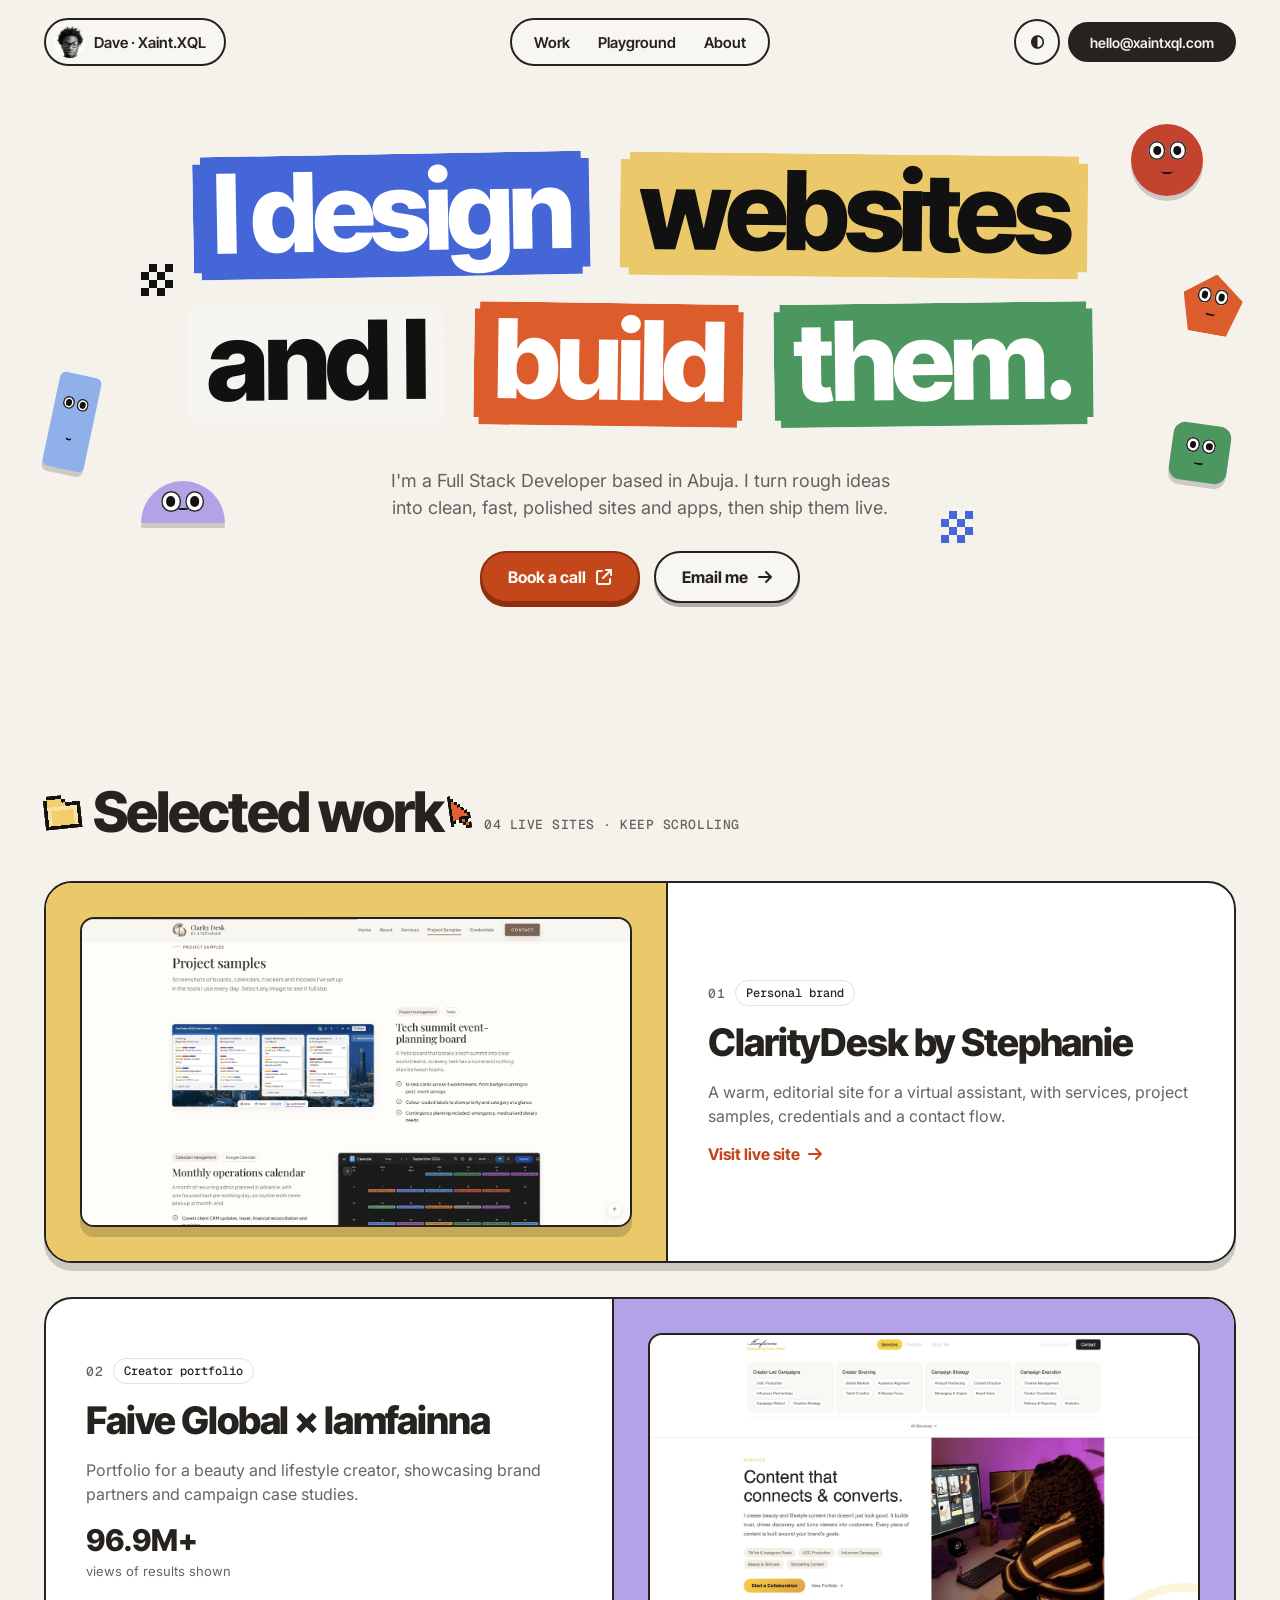
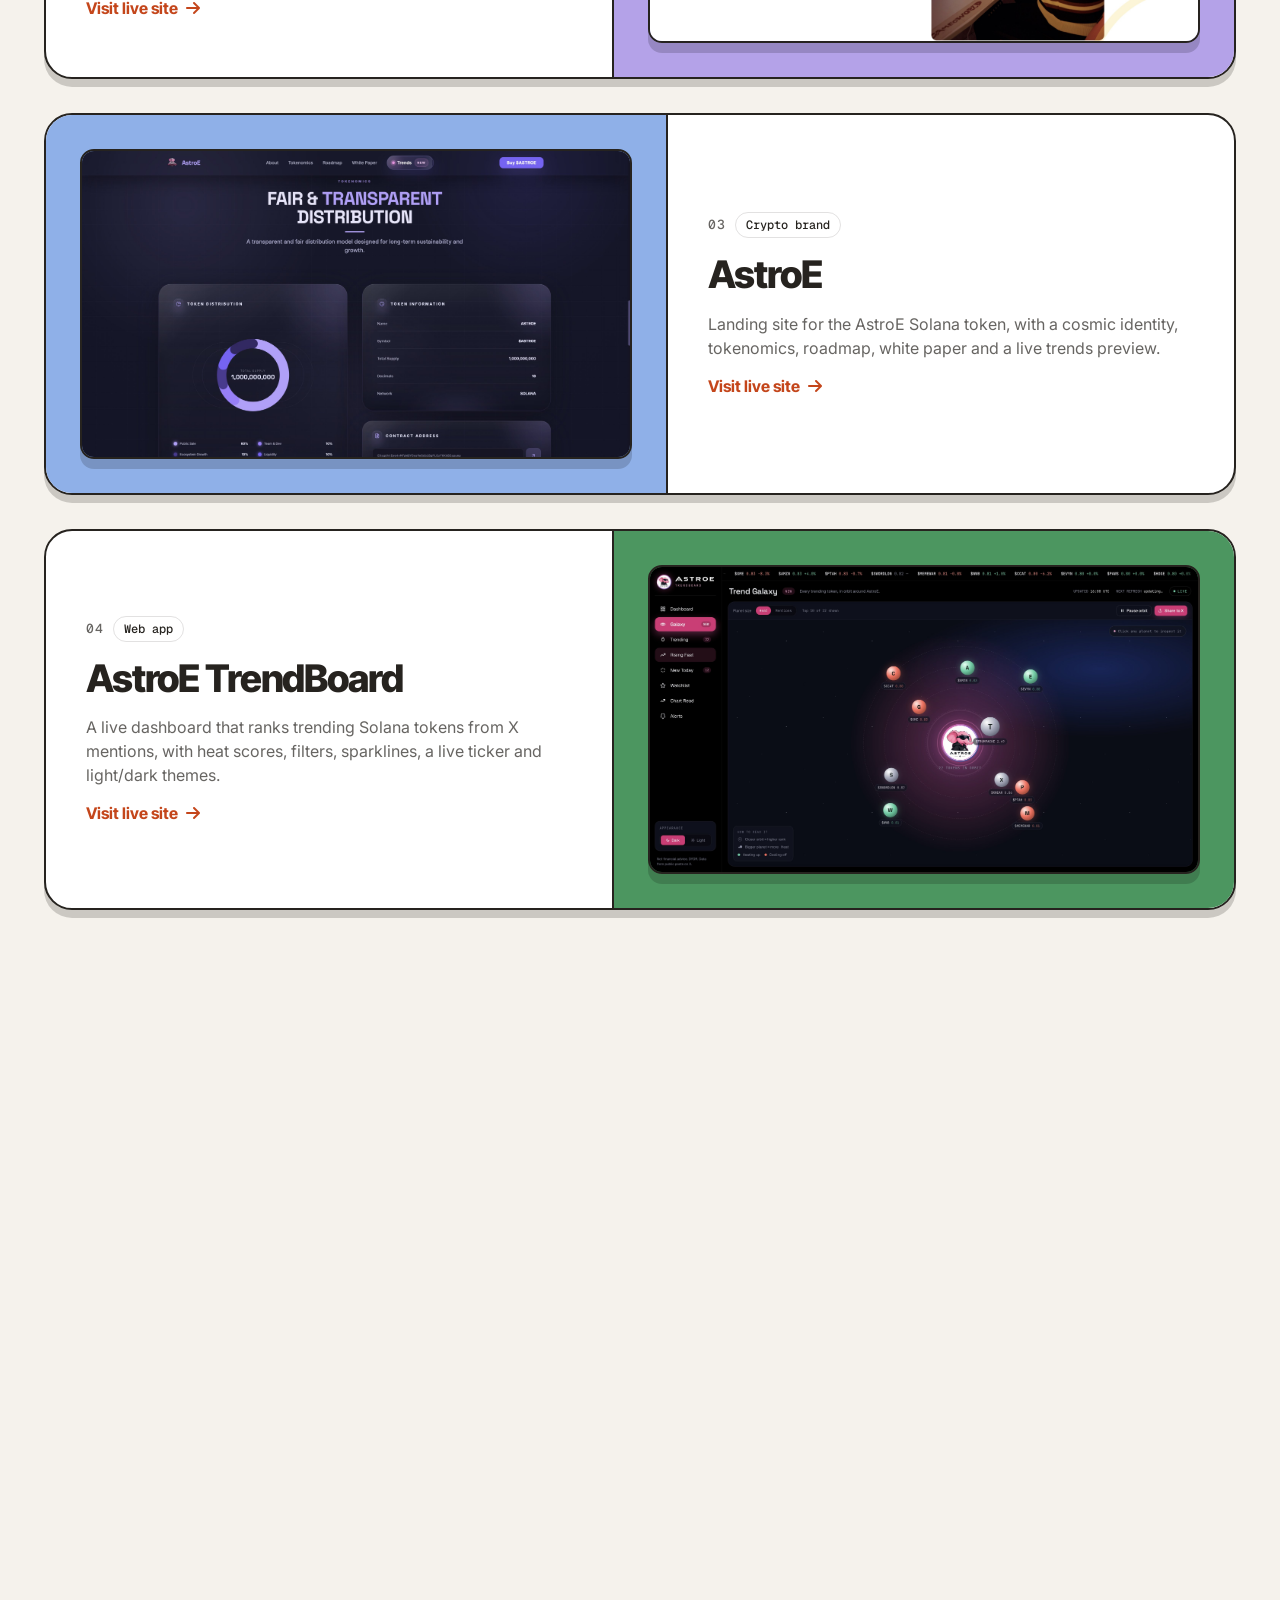
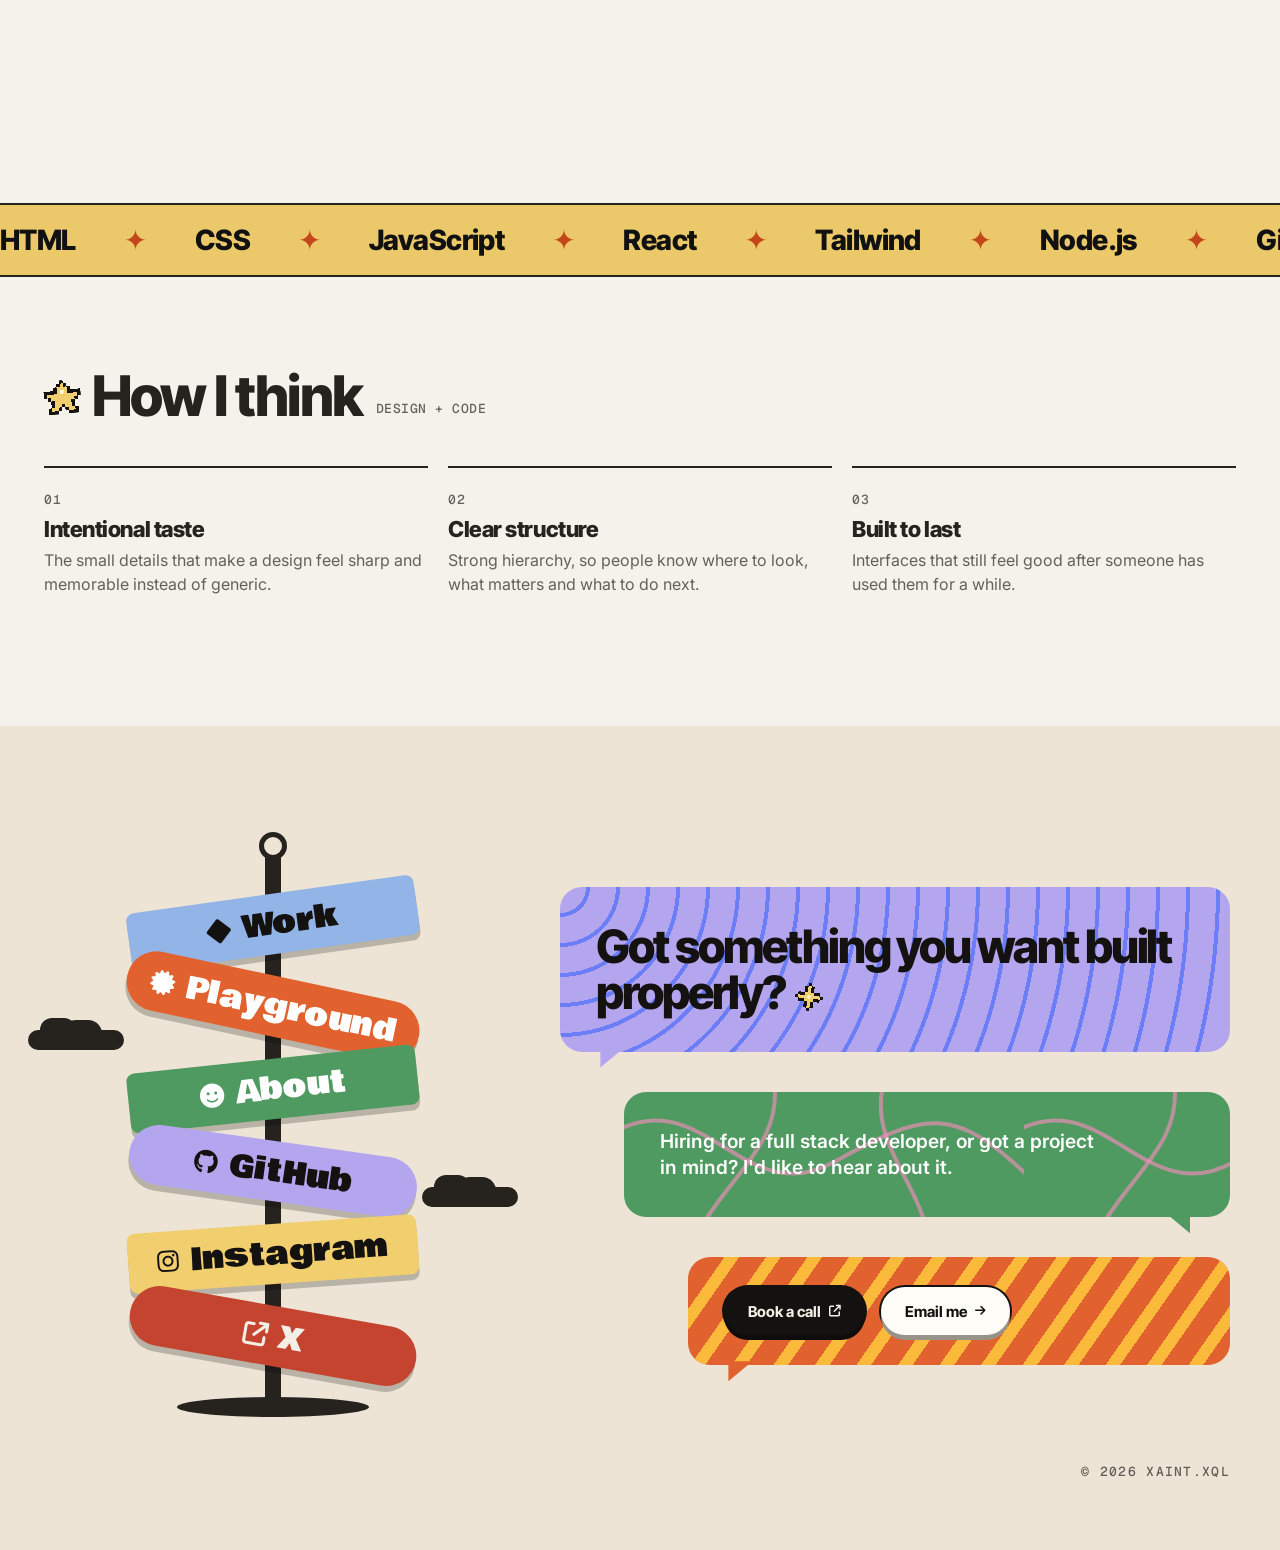
==== commit 11e16404: "Include xaintxql demo files Co-Authored-By: Claude Sonnet 5.5 <noreply@anthropic.com>" ====
--- a/index.html
+++ b/index.html
@@ -210,5 +210,6 @@
       });
     </script>
       <script src="Assets/Js/reveal.js"></script>
+    <script src="Assets/Js/site.js"></script>
   </body>
 </html>
--- a/Assets/css/style.css
+++ b/Assets/css/style.css
@@ -95,7 +95,9 @@
 .word {
   display: inline-block; padding: .02em .18em .1em; color: #fff;
   clip-path: polygon(0 6%, 2% 6%, 2% 0, 98% 0, 98% 6%, 100% 6%, 100% 94%, 98% 94%, 98% 100%, 2% 100%, 2% 94%, 0 94%);
-  transform: rotate(var(--r, 0deg));
+  transform: translate(var(--dx, 0px), var(--dy, 0px)) rotate(var(--r, 0deg)) scale(var(--sc, 1));
+  position: relative; transition: transform .35s cubic-bezier(.34,1.56,.64,1);
+  animation: word-pop .7s cubic-bezier(.34,1.56,.64,1) backwards;
 }
 .w-blue { background: var(--blue); --r: -1deg; }
 .w-yellow { background: var(--yellow); color: #111; --r: .6deg; }
@@ -109,17 +111,10 @@
   position: absolute; width: var(--s, 70px); height: var(--s, 70px);
   background: var(--c); border-radius: var(--br, 50%);
   box-shadow: 0 5px 0 #0000002a;
-  transform: rotate(var(--r, 0deg));
+  transform: translate(var(--dx, 0px), var(--dy, 0px)) rotate(var(--r, 0deg)) scale(var(--sc, 1));
+  transition: transform .3s cubic-bezier(.34,1.56,.64,1);
   animation: bob 4s ease-in-out infinite; animation-delay: var(--d, 0s);
 }
-.critter::before, .critter::after {
-  content: ""; position: absolute; top: 32%; width: 20%; height: 20%;
-  background: #fff; border: 2px solid #111; border-radius: 50%;
-  box-shadow: inset 2px 2px 0 -0px #111;
-}
-.critter::before { left: 22%; }
-.critter::after { left: 58%; }
-.critter i { position: absolute; left: 42%; top: 62%; width: 16%; height: 8%; border-bottom: 2px solid #111; border-radius: 0 0 50% 50%; }
 .c1 { --c: var(--red); --s: 72px; right: 6%; top: 40px; --d: 0s; }
 .c2 { --c: var(--orange); --s: 60px; --br: 14px; right: 3%; top: 190px; --r: 10deg; --d: .6s; clip-path: polygon(50% 0, 100% 38%, 82% 100%, 18% 100%, 0 38%); border-radius: 0; }
 .c3 { --c: var(--green); --s: 58px; --br: 12px; right: 4%; top: 340px; --r: 8deg; --d: 1.1s; }
@@ -400,3 +395,69 @@
 
 .snaps figcaption { padding: 10px 14px 12px; font: 600 14px var(--font-display); letter-spacing: -.01em; border-top: 2px solid var(--fg); background: var(--card); }
 .snaps figure img, .snaps figure video { display: block; }
+
+/* ---------- googly eyes (pupils follow the pointer) ---------- */
+.critter .mouth { position: absolute; left: 42%; top: 62%; width: 16%; height: 8%; border-bottom: 2px solid #111; border-radius: 0 0 50% 50%; }
+.eyes { position: absolute; left: 50%; top: 24%; display: flex; gap: 9%; transform: translateX(-50%); }
+.eye { display: grid; place-items: center; width: calc(var(--s, 70px) * .26); height: calc(var(--s, 70px) * .26); min-width: 12px; min-height: 12px; border-radius: 50%; background: #fff; box-shadow: inset 0 0 0 1.5px rgba(0,0,0,.85); }
+.pupil { display: block; width: 48%; height: 48%; border-radius: 50%; background: #141210; transition: transform 75ms; }
+.qa-row .critter { --s: 38px; }
+.qa-row .critter .eye { min-width: 9px; min-height: 9px; }
+
+/* ---------- hero entrance + drag + hover lift ---------- */
+@keyframes word-pop { from { opacity: 0; scale: .6; translate: 0 24px; } }
+.headline .row:nth-child(2) .word { animation-delay: .25s; }
+.headline .row .word:nth-child(2) { animation-delay: .08s; }
+.headline .row:nth-child(2) .word:nth-child(2) { animation-delay: .33s; }
+.headline .row:nth-child(2) .word:nth-child(3) { animation-delay: .41s; }
+@media (hover: hover) and (pointer: fine) {
+  .hero .word:not(.dragging):hover { --dy: -4px; }
+  .hero .word.dragging, .hero .critter.dragging { transition: none; --sc: 1.04; z-index: 30; user-select: none; touch-action: none; }
+  .hero .critter.dragging { --sc: 1.1; animation: none; }
+  .hero .critter:not(.dragging):hover { transform: translate(var(--dx, 0px), var(--dy, 0px)) rotate(calc(var(--r, 0deg) + 8deg)) scale(1.06); }
+  .hero .word, .hero .critter { user-select: none; -webkit-user-select: none; }
+}
+.hero .word.snap { transition: transform .6s cubic-bezier(.34,1.56,.64,1); }
+
+/* ---------- original-style hover: lift up, shadow grows, arrows nudge ---------- */
+.btn, .b-btn, .pill { transition: transform .15s ease, box-shadow .15s ease, background .2s ease; }
+.btn:hover { transform: translateY(-2px); box-shadow: 0 6px 0 #26231f55; }
+.btn-primary:hover { box-shadow: 0 6px 0 #8f2f10; }
+.b-btn:hover { transform: translateY(-2px); }
+.b-dark:hover { box-shadow: 0 7px 0 #0e0d0b, 0 0 0 2px #141210; }
+.b-light:hover { box-shadow: 0 7px 0 #989389, 0 0 0 2px #141210; }
+.btn:active, .b-btn:active { transform: translateY(1px); box-shadow: 0 2px 0 #26231f55; }
+.pill:hover { transform: translateY(-2px); box-shadow: 0 4px 0 #26231f33; }
+.btn i, .b-btn i, .work-link i { transition: transform .15s ease; }
+.btn:hover i, .b-btn:hover i, .work-link:hover i { transform: translateX(3px); }
+.work-card { transition: transform .25s cubic-bezier(.34,1.56,.64,1), box-shadow .25s ease; }
+.work-card:hover { box-shadow: 0 12px 0 #26231f33; }
+.focus-card, .journey-card { transition: transform .25s cubic-bezier(.34,1.56,.64,1), box-shadow .25s ease; }
+.focus-card:hover { box-shadow: 0 10px 0 #26231f33; }
+.folder-btn:hover .f-front { transform: translateY(-4px); }
+.f-front { transition: transform .25s cubic-bezier(.34,1.56,.64,1); }
+.nav-links a { position: relative; }
+.nav-links a::after { content: ""; position: absolute; left: 12px; right: 12px; bottom: 7px; height: 2px; background: currentColor; transform: scaleX(0); transform-origin: left; transition: transform .2s ease; }
+.nav-links a:hover::after, .nav-links a[aria-current="page"]::after { transform: scaleX(1); }
+
+/* ---------- scroll reveal (class added by JS, so no-JS still shows everything) ---------- */
+.rv { opacity: 0; translate: 0 28px; transition: opacity .6s ease, translate .6s cubic-bezier(.2,.9,.3,1.1); }
+.rv.rv-in { opacity: 1; translate: 0 0; }
+@media (prefers-reduced-motion: reduce) { .rv { opacity: 1; translate: none; transition: none; } .word { animation: none; } }
+
+/* ---------- custom pixel cursor (fine pointers only; JS sets data-custom-cursor) ---------- */
+html[data-custom-cursor="on"], html[data-custom-cursor="on"] * { cursor: none !important; }
+.pcursor { position: fixed; left: 0; top: 0; z-index: 9999; pointer-events: none; opacity: 0; will-change: transform; transition: opacity .25s ease-out; }
+.pcursor.on { opacity: 1; }
+.pc-defs { position: absolute; }
+.pc-icon { width: 34px; height: 34px; transform-origin: 2px 2px; filter: url(#cursor-die); transition: transform .18s cubic-bezier(.34,1.56,.64,1); }
+.pc-tag {
+  position: absolute; left: 28px; top: 24px; display: flex; align-items: center; gap: 6px; white-space: nowrap; padding: 4px 10px; border-radius: 8px;
+  background: #2b2420; color: #fff; font: 700 11px var(--font-mono); letter-spacing: .08em; text-transform: uppercase;
+  transform: rotate(-4deg) scale(var(--tag-scale, 1)); box-shadow: 0 0 0 3px #fff, 0 4px 10px -2px rgba(0,0,0,.3);
+  transition: transform .18s cubic-bezier(.34,1.56,.64,1), background .2s; animation: cursor-tag-pop .28s cubic-bezier(.34,1.56,.64,1);
+}
+.pc-tag[hidden] { display: none; }
+.pc-tag.ok { background: #0E9F6E; }
+.pc-tag i { font-size: 12px; }
+@keyframes cursor-tag-pop { 0% { opacity: 0; transform: rotate(-12deg) scale(.4); } 100% { opacity: 1; transform: rotate(-4deg) scale(1); } }
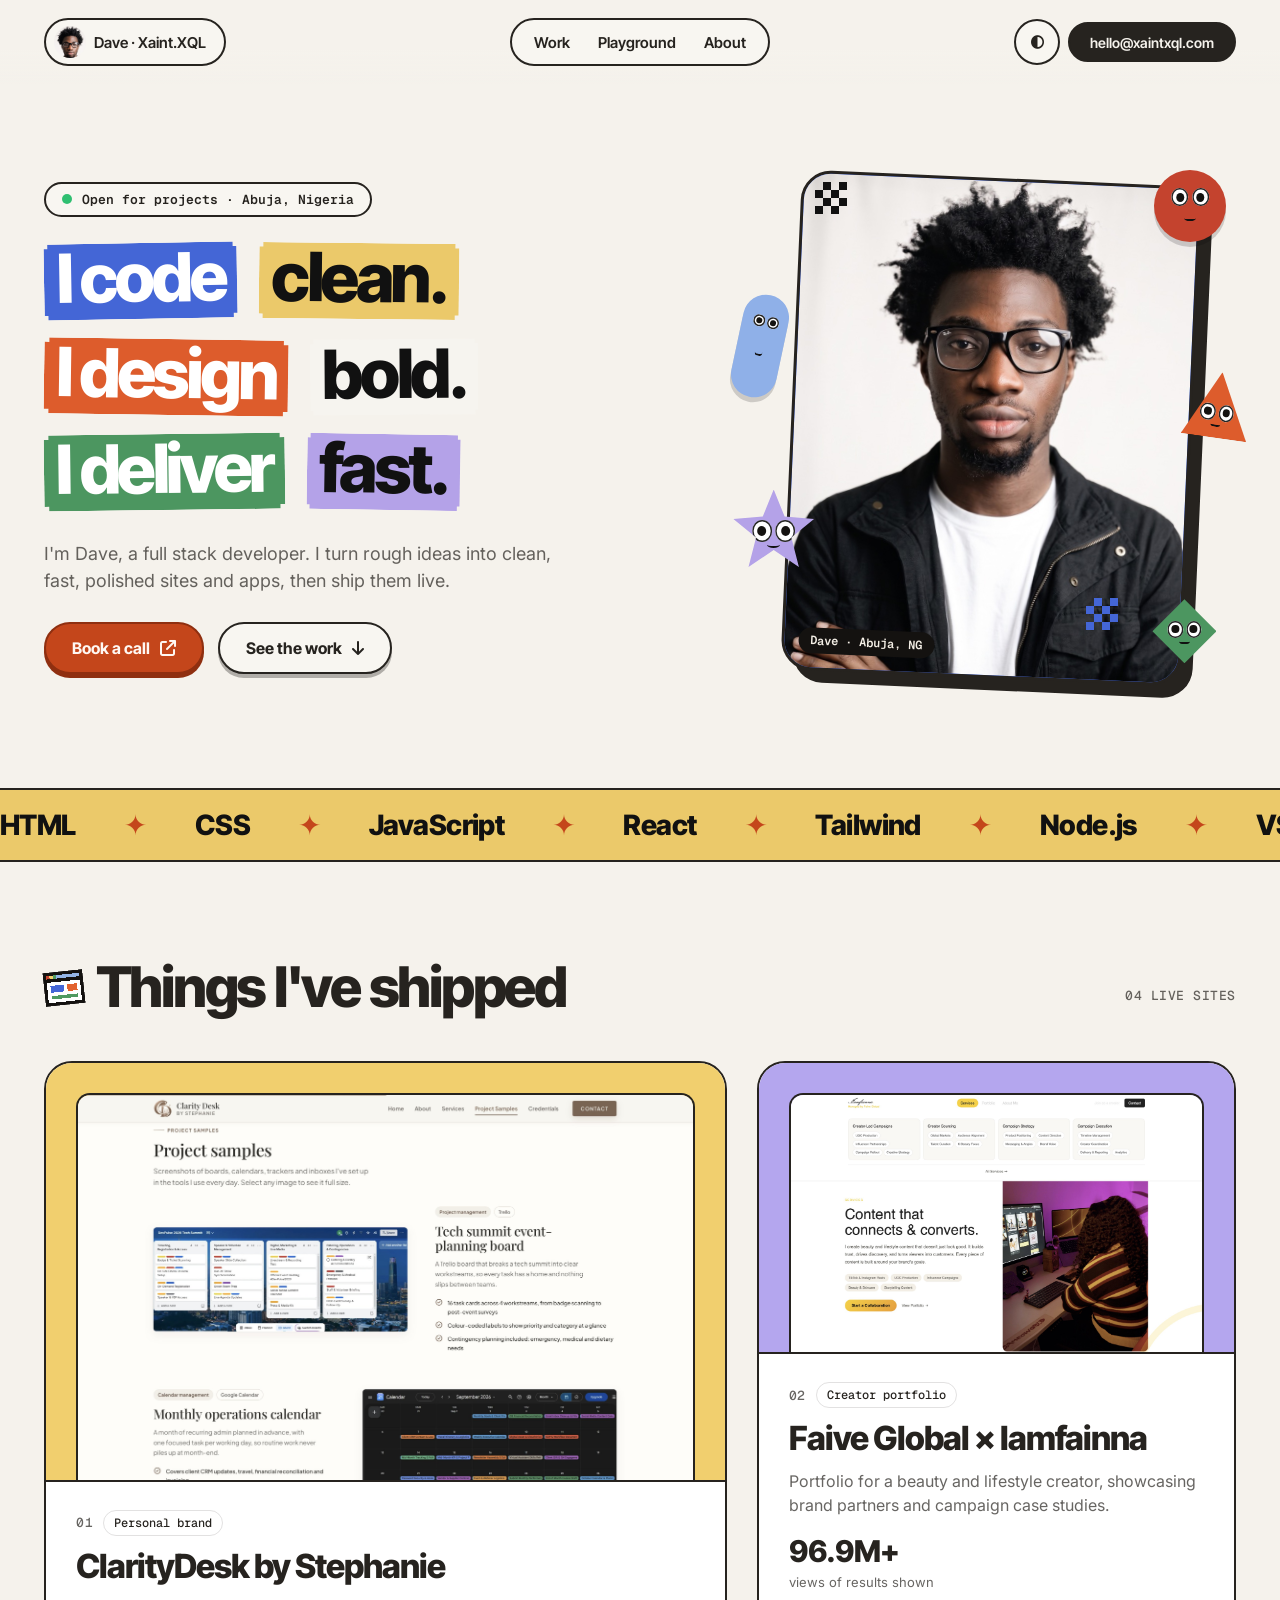
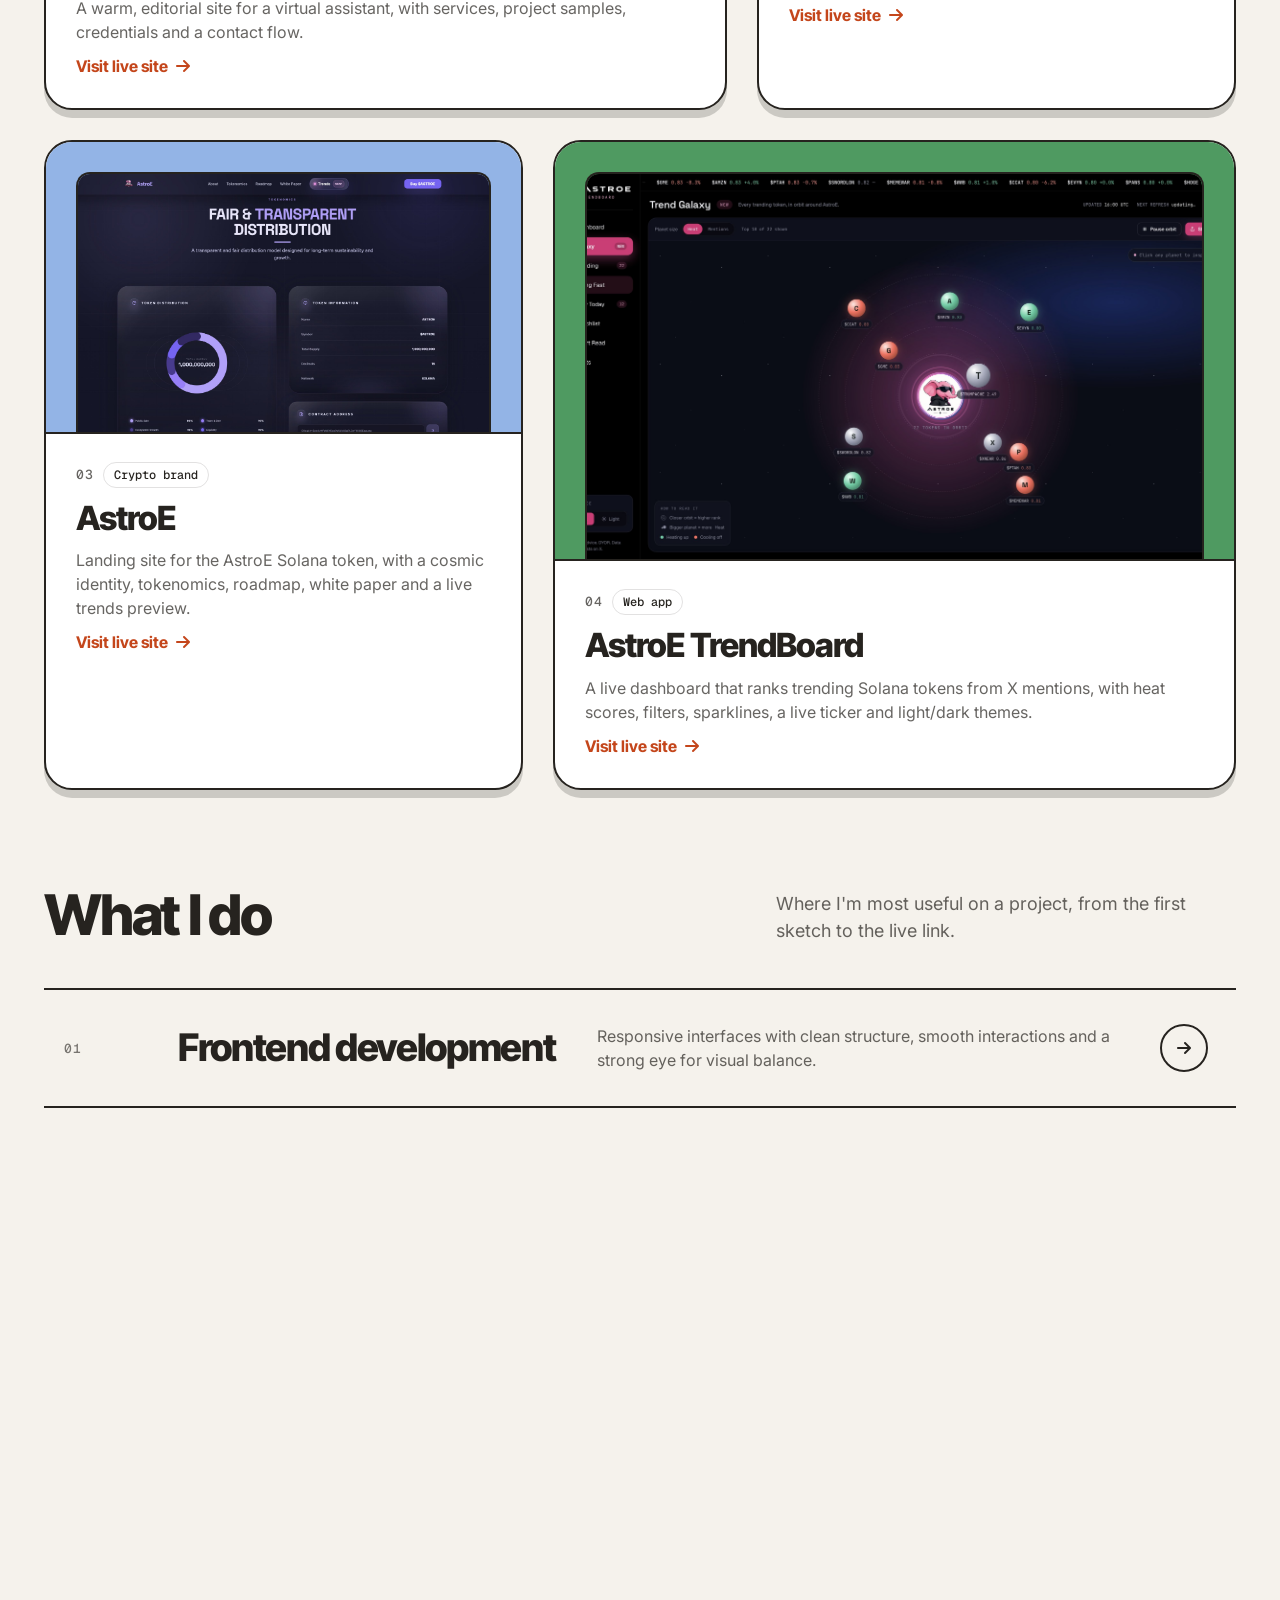
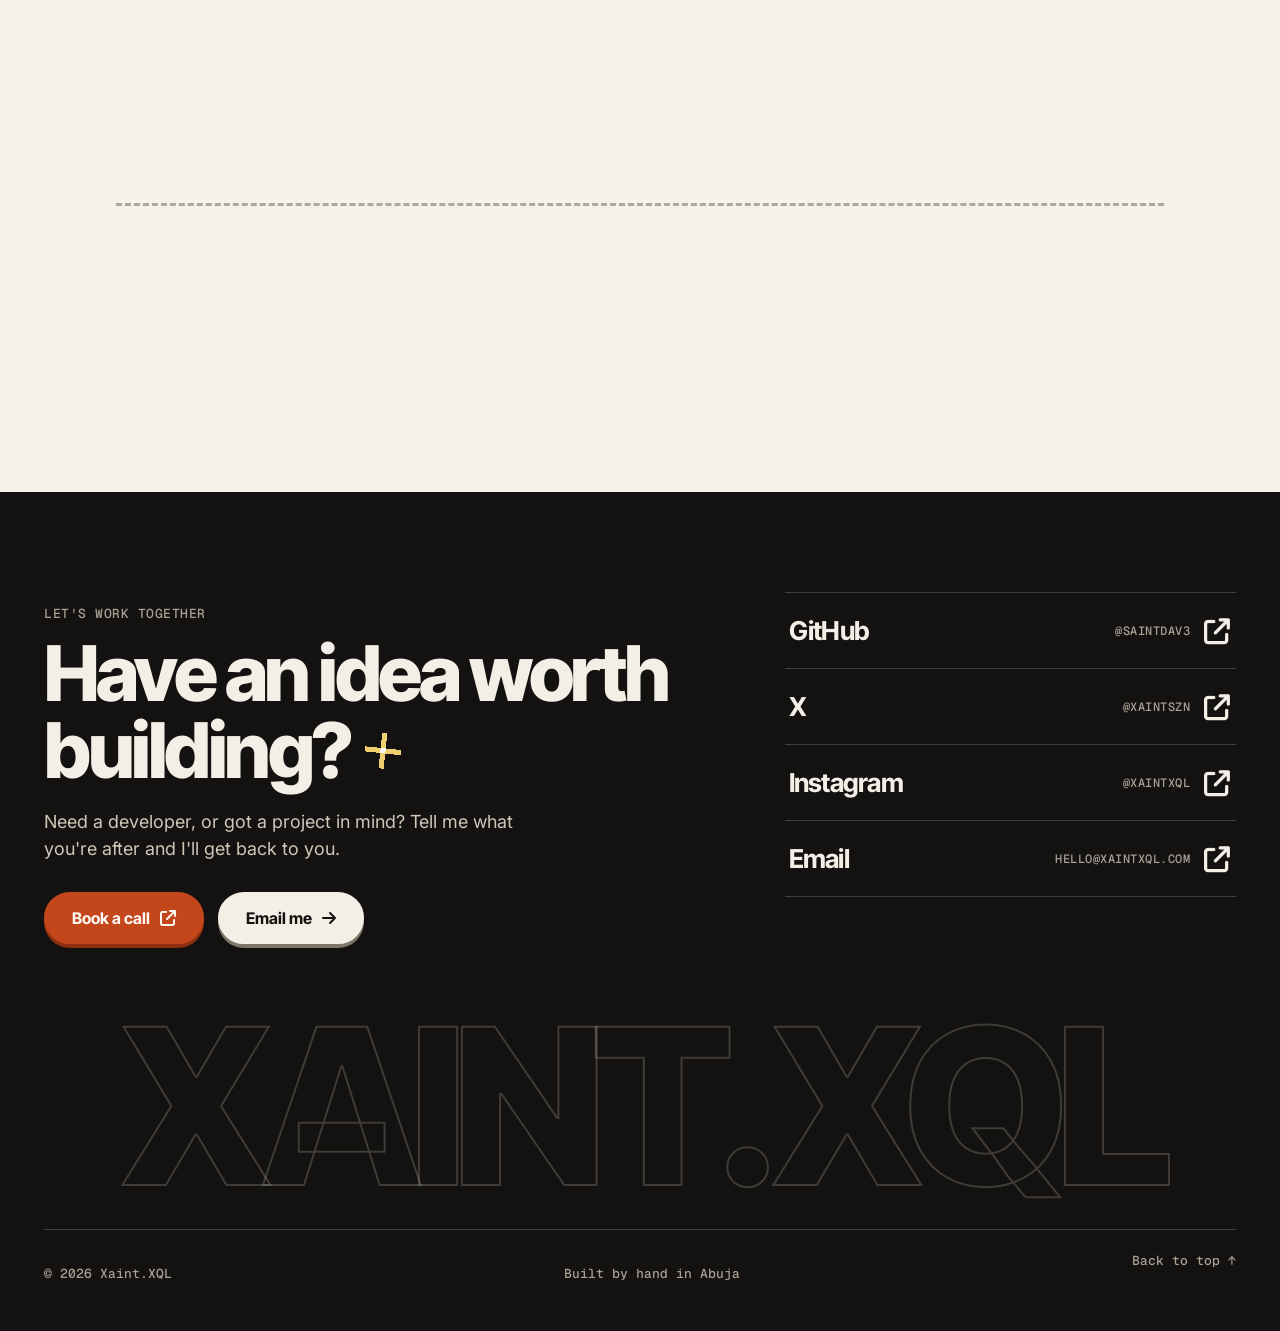
==== commit 50e7f4f2: "Redesign layout v2: new hero, pill nav, own artwork, updated sections - New split hero with headline" ====
--- a/index.html
+++ b/index.html
@@ -7,19 +7,20 @@
     <meta name="description" content="Dave builds clean, modern websites and web apps, from design to deployed product." />
     <link rel="preconnect" href="https://fonts.googleapis.com" />
     <link rel="preconnect" href="https://fonts.gstatic.com" crossorigin />
-    <link href="https://fonts.googleapis.com/css2?family=Bowlby+One&family=Geist+Mono:wght@400;500;600&family=Inter+Tight:wght@600;700;800&family=Inter:wght@400;500;600&display=swap" rel="stylesheet" />
+    <link href="https://fonts.googleapis.com/css2?family=Geist+Mono:wght@400;500;600&family=Inter+Tight:wght@600;700;800&family=Inter:wght@400;500;600&display=swap" rel="stylesheet" />
     <link rel="stylesheet" href="Assets/vendor/Font awesome/css/all.css" />
-    <link rel="stylesheet" href="Assets/css/style.css" />
+    <link rel="stylesheet" href="Assets/css/style.css?v=20261029b" />
+    <link rel="stylesheet" href="Assets/css/layout.css?v=20261029b" />
     <script>
       try { var t = localStorage.getItem("theme"); if (t) document.documentElement.dataset.theme = t; } catch (e) {}
     </script>
   </head>
   <body>
-    <header class="site-nav">
+    <header class="site-nav" id="top">
       <div class="wrap">
-        <a href="#top" class="pill brand"><img class="avatar" src="Assets/images/me-head.jpg" alt="" /> Dave · Xaint.XQL</a>
+        <a href="index.html" class="pill brand"><img class="avatar" src="Assets/images/me-head.jpg" alt="" /> Dave · Xaint.XQL</a>
         <nav class="pill nav-links" aria-label="Primary">
-          <a href="#work">Work</a>
+          <a href="index.html#work">Work</a>
           <a href="playground.html">Playground</a>
           <a href="about.html">About</a>
         </nav>
@@ -30,129 +31,110 @@
       </div>
     </header>
 
-    <main id="top">
-      <!-- Hero -->
-      <section class="hero">
-        <div class="critter c1"><i></i></div>
-        <div class="critter c2"><i></i></div>
-        <div class="critter c3"><i></i></div>
-        <div class="critter c4"><i></i></div>
-        <div class="critter c5"><i></i></div>
-        <span class="pix p1"></span><span class="pix p2"></span>
-
-        <div class="wrap">
-          <h1 class="headline" aria-label="I design websites and I build them.">
-            <span class="row"><span class="word w-blue">I design</span><span class="word w-yellow">websites</span></span>
-            <span class="row"><span class="word w-paper">and I</span><span class="word w-orange">build</span><span class="word w-green">them.</span></span>
-          </h1>
-          <p class="hero-copy">
-            I'm a Full Stack Developer based in Abuja. I turn rough ideas into clean, fast, polished sites and apps, then ship them live.
-          </p>
-          <div class="hero-actions">
-            <a href="mailto:hello@xaintxql.com?subject=Book%20a%20call" class="btn btn-primary">Book a call <i class="fa-solid fa-arrow-up-right-from-square"></i></a>
-            <a href="mailto:hello@xaintxql.com" class="btn">Email me <i class="fa-solid fa-arrow-right"></i></a>
+    <main>
+      <section class="hero hero2">
+        <div class="wrap hero2-grid">
+          <div>
+            <p class="status"><span class="dot"></span>Open for projects · Abuja, Nigeria</p>
+            <h1 class="headline" aria-label="I code clean. I design bold. I deliver fast.">
+              <span class="row"><span class="word w-blue">I code</span><span class="word w-yellow">clean.</span></span>
+              <span class="row"><span class="word w-orange">I design</span><span class="word w-paper">bold.</span></span>
+              <span class="row"><span class="word w-green">I deliver</span><span class="word w-purple">fast.</span></span>
+            </h1>
+            <p class="hero-copy">I'm Dave, a full stack developer. I turn rough ideas into clean, fast, polished sites and apps, then ship them live.</p>
+            <div class="hero-actions">
+              <a href="mailto:hello@xaintxql.com?subject=Book%20a%20call" class="btn btn-primary">Book a call <i class="fa-solid fa-arrow-up-right-from-square"></i></a>
+              <a href="#work" class="btn">See the work <i class="fa-solid fa-arrow-down"></i></a>
+            </div>
+          </div>
+          <div class="hero2-art">
+            <figure class="photo-card"><img src="Assets/images/me-portrait.jpg" alt="Portrait of Dave" /><figcaption>Dave · Abuja, NG</figcaption></figure>
+            <div class="critter c1"><i></i></div>
+          <div class="critter c2"><i></i></div>
+          <div class="critter c3"><i></i></div>
+          <div class="critter c4"><i></i></div>
+          <div class="critter c5"><i></i></div>
+          <span class="pix p1"></span><span class="pix p2"></span>
           </div>
         </div>
       </section>
 
-      <!-- Work -->
-      <section id="work">
+      <div class="marquee" id="stack" aria-label="Tools I use"><div class="marquee-track"><span>HTML</span><span>CSS</span><span>JavaScript</span><span>React</span><span>Tailwind</span><span>Node.js</span><span>VS Code</span><span>Cursor</span><span>Claude Code</span><span>Codex</span><span>Figma</span><span>Git</span><span>GitHub</span><span>HTML</span><span>CSS</span><span>JavaScript</span><span>React</span><span>Tailwind</span><span>Node.js</span><span>VS Code</span><span>Cursor</span><span>Claude Code</span><span>Codex</span><span>Figma</span><span>Git</span><span>GitHub</span></div></div>
+
+      <section class="section" id="work">
         <div class="wrap">
-          <div class="eyebrow"><h2><img class="h-icon " src="Assets/images/pixel/folder.svg" alt="" aria-hidden="true" />Selected work<img class="h-icon cursor-tag" src="Assets/images/pixel/cursor.svg" alt="" aria-hidden="true" /></h2><small>04 live sites · keep scrolling</small></div>
-
-          <div class="work-stack">
-            <article class="work-card" style="--bgc: var(--yellow)">
-              <a class="work-shot" href="https://claritydesk-by-stephanie.site" target="_blank" rel="noopener" aria-label="Open ClarityDesk by Stephanie">
-                <img src="Assets/images/work/claritydesk.jpg?v=2" alt="ClarityDesk by Stephanie website" loading="lazy" />
-              </a>
-              <div class="work-body">
-                <div class="work-meta"><span class="mono">01</span><span class="tag">Personal brand</span></div>
-                <h3>ClarityDesk by Stephanie</h3>
-                <p>A warm, editorial site for a virtual assistant, with services, project samples, credentials and a contact flow.</p>
-                <a class="work-link" href="https://claritydesk-by-stephanie.site" target="_blank" rel="noopener">Visit live site <i class="fa-solid fa-arrow-right"></i></a>
-              </div>
-            </article>
-
-            <article class="work-card" style="--bgc: var(--purple)">
-              <a class="work-shot" href="https://faiveglobal.ltd" target="_blank" rel="noopener" aria-label="Open Faive Global × Iamfainna">
-                <img src="Assets/images/work/faive-global.jpg?v=2" alt="Faive Global × Iamfainna website" loading="lazy" />
-              </a>
-              <div class="work-body">
-                <div class="work-meta"><span class="mono">02</span><span class="tag">Creator portfolio</span></div>
-                <h3>Faive Global × Iamfainna</h3>
-                <p>Portfolio for a beauty and lifestyle creator, showcasing brand partners and campaign case studies.</p>
-                <div class="stats"><div><b>96.9M+</b><span>views of results shown</span></div></div>
-                <a class="work-link" href="https://faiveglobal.ltd" target="_blank" rel="noopener">Visit live site <i class="fa-solid fa-arrow-right"></i></a>
-              </div>
-            </article>
-
-            <article class="work-card" style="--bgc: #8fb0e8">
-              <a class="work-shot" href="https://theastroe.com" target="_blank" rel="noopener" aria-label="Open AstroE">
-                <img src="Assets/images/work/astroe.jpg?v=2" alt="AstroE website" loading="lazy" />
-              </a>
-              <div class="work-body">
-                <div class="work-meta"><span class="mono">03</span><span class="tag">Crypto brand</span></div>
-                <h3>AstroE</h3>
-                <p>Landing site for the AstroE Solana token, with a cosmic identity, tokenomics, roadmap, white paper and a live trends preview.</p>
-                <a class="work-link" href="https://theastroe.com" target="_blank" rel="noopener">Visit live site <i class="fa-solid fa-arrow-right"></i></a>
-              </div>
-            </article>
-
-            <article class="work-card" style="--bgc: var(--green)">
-              <a class="work-shot" href="https://trends.theastroe.com" target="_blank" rel="noopener" aria-label="Open AstroE TrendBoard">
-                <img src="Assets/images/work/astroe-trends.jpg?v=2" alt="AstroE TrendBoard dashboard" loading="lazy" />
-              </a>
-              <div class="work-body">
-                <div class="work-meta"><span class="mono">04</span><span class="tag">Web app</span></div>
-                <h3>AstroE TrendBoard</h3>
-                <p>A live dashboard that ranks trending Solana tokens from X mentions, with heat scores, filters, sparklines, a live ticker and light/dark themes.</p>
-                <a class="work-link" href="https://trends.theastroe.com" target="_blank" rel="noopener">Visit live site <i class="fa-solid fa-arrow-right"></i></a>
-              </div>
-            </article>
+          <div class="sec-head"><h2><img class="h-icon" src="Assets/images/pixel/window.svg" alt="" aria-hidden="true" />Things I've shipped</h2><p class="mono">04 live sites</p></div>
+          <div class="bento">
+          <article class="proj p1" style="--bgc: #F1CF6E">
+            <a class="proj-shot" href="https://claritydesk-by-stephanie.site" target="_blank" rel="noopener" aria-label="Open ClarityDesk by Stephanie"><img src="Assets/images/work/claritydesk.jpg?v=2" alt="ClarityDesk by Stephanie website" loading="lazy" /></a>
+            <div class="proj-body">
+              <div class="proj-meta"><span class="mono">01</span><span class="tag">Personal brand</span></div>
+              <h3>ClarityDesk by Stephanie</h3>
+              <p>A warm, editorial site for a virtual assistant, with services, project samples, credentials and a contact flow.</p>
+              <a class="work-link" href="https://claritydesk-by-stephanie.site" target="_blank" rel="noopener">Visit live site <i class="fa-solid fa-arrow-right"></i></a>
+            </div>
+          </article>
+          <article class="proj p2" style="--bgc: #B4A6EE">
+            <a class="proj-shot" href="https://faiveglobal.ltd" target="_blank" rel="noopener" aria-label="Open Faive Global × Iamfainna"><img src="Assets/images/work/faive-global.jpg?v=2" alt="Faive Global × Iamfainna website" loading="lazy" /></a>
+            <div class="proj-body">
+              <div class="proj-meta"><span class="mono">02</span><span class="tag">Creator portfolio</span></div>
+              <h3>Faive Global × Iamfainna</h3>
+              <p>Portfolio for a beauty and lifestyle creator, showcasing brand partners and campaign case studies.</p><div class="stats"><div><b>96.9M+</b><span>views of results shown</span></div></div>
+              <a class="work-link" href="https://faiveglobal.ltd" target="_blank" rel="noopener">Visit live site <i class="fa-solid fa-arrow-right"></i></a>
+            </div>
+          </article>
+          <article class="proj p3" style="--bgc: #93B4E6">
+            <a class="proj-shot" href="https://theastroe.com" target="_blank" rel="noopener" aria-label="Open AstroE"><img src="Assets/images/work/astroe.jpg?v=2" alt="AstroE website" loading="lazy" /></a>
+            <div class="proj-body">
+              <div class="proj-meta"><span class="mono">03</span><span class="tag">Crypto brand</span></div>
+              <h3>AstroE</h3>
+              <p>Landing site for the AstroE Solana token, with a cosmic identity, tokenomics, roadmap, white paper and a live trends preview.</p>
+              <a class="work-link" href="https://theastroe.com" target="_blank" rel="noopener">Visit live site <i class="fa-solid fa-arrow-right"></i></a>
+            </div>
+          </article>
+          <article class="proj p4" style="--bgc: #4F9A61">
+            <a class="proj-shot" href="https://trends.theastroe.com" target="_blank" rel="noopener" aria-label="Open AstroE TrendBoard"><img src="Assets/images/work/astroe-trends.jpg?v=2" alt="AstroE TrendBoard website" loading="lazy" /></a>
+            <div class="proj-body">
+              <div class="proj-meta"><span class="mono">04</span><span class="tag">Web app</span></div>
+              <h3>AstroE TrendBoard</h3>
+              <p>A live dashboard that ranks trending Solana tokens from X mentions, with heat scores, filters, sparklines, a live ticker and light/dark themes.</p>
+              <a class="work-link" href="https://trends.theastroe.com" target="_blank" rel="noopener">Visit live site <i class="fa-solid fa-arrow-right"></i></a>
+            </div>
+          </article>
           </div>
         </div>
       </section>
 
-      <!-- What I work on -->
-      <section id="about">
+      <section class="section" style="padding-top: 0">
         <div class="wrap">
-          <div class="eyebrow"><h2>What I work on</h2></div>
-          <p class="lede">The kinds of problems I get pulled into, and the ones I go looking for.</p>
-          <div class="focus-grid">
-            <article class="focus-card"><div class="dot" style="--c: var(--blue)"><i class="fa-solid fa-laptop-code"></i></div><h3>Frontend development</h3><p>Responsive interfaces with clean structure, smooth interactions and a strong eye for visual balance.</p></article>
-            <article class="focus-card"><div class="dot" style="--c: var(--orange)"><i class="fa-solid fa-palette"></i></div><h3>Web &amp; UI design</h3><p>Turning rough ideas into polished layouts with better spacing, hierarchy and a more intentional visual system.</p></article>
-            <article class="focus-card"><div class="dot" style="--c: var(--green)"><i class="fa-solid fa-cart-shopping"></i></div><h3>Product-focused builds</h3><p>Landing pages, stores and dashboards that keep usability and conversion in view.</p></article>
-            <article class="focus-card"><div class="dot" style="--c: var(--purple)"><i class="fa-solid fa-wand-magic-sparkles"></i></div><h3>Design that ships</h3><p>I design with implementation in mind, so what you approve is what actually goes live.</p></article>
-          </div>
+          <div class="sec-head"><h2>What I do</h2><p class="lede">Where I'm most useful on a project, from the first sketch to the live link.</p></div>
+          <ol class="do-list">
+            <li class="do-row" style="--c: #93B4E6"><span class="num mono">01</span><h3>Frontend development</h3><p>Responsive interfaces with clean structure, smooth interactions and a strong eye for visual balance.</p><span class="go"><i class="fa-solid fa-arrow-right"></i></span></li>
+            <li class="do-row" style="--c: #F1CF6E"><span class="num mono">02</span><h3>Web & UI design</h3><p>Turning rough ideas into polished layouts with better spacing, hierarchy and a more intentional visual system.</p><span class="go"><i class="fa-solid fa-arrow-right"></i></span></li>
+            <li class="do-row" style="--c: #B4A6EE"><span class="num mono">03</span><h3>Product-focused builds</h3><p>Landing pages, stores and dashboards that keep usability and conversion in view.</p><span class="go"><i class="fa-solid fa-arrow-right"></i></span></li>
+            <li class="do-row" style="--c: #9bd3a8"><span class="num mono">04</span><h3>Design that ships</h3><p>I design with implementation in mind, so what you approve is what actually goes live.</p><span class="go"><i class="fa-solid fa-arrow-right"></i></span></li>
+          </ol>
         </div>
       </section>
 
-      <!-- Stack marquee -->
-      <div class="marquee" id="stack" aria-label="Tools I use">
-        <div class="marquee-track">
-          <span>HTML</span><span>CSS</span><span>JavaScript</span><span>React</span><span>Tailwind</span><span>Node.js</span><span>Git</span><span>GitHub</span>
-          <span>HTML</span><span>CSS</span><span>JavaScript</span><span>React</span><span>Tailwind</span><span>Node.js</span><span>Git</span><span>GitHub</span>
-        </div>
-      </div>
-
-      <!-- Journey -->
-      <section>
+      <section class="section">
         <div class="wrap">
-          <div class="eyebrow"><h2><img class="h-icon " src="Assets/images/pixel/star.svg" alt="" aria-hidden="true" />How I think</h2><small>Design + code</small></div>
-          <div class="journey">
-            <div class="journey-card"><span class="mono">01</span><h3>Intentional taste</h3><p>The small details that make a design feel sharp and memorable instead of generic.</p></div>
-            <div class="journey-card"><span class="mono">02</span><h3>Clear structure</h3><p>Strong hierarchy, so people know where to look, what matters and what to do next.</p></div>
-            <div class="journey-card"><span class="mono">03</span><h3>Built to last</h3><p>Interfaces that still feel good after someone has used them for a while.</p></div>
-          </div>
+          <div class="sec-head"><h2><img class="h-icon" src="Assets/images/pixel/bolt.svg" alt="" aria-hidden="true" />How I work</h2><p class="mono">Four steps, no surprises</p></div>
+          <ol class="steps">
+            <li><div class="step-icon" style="--c: #F1CF6E; --r: -3deg"><img src="Assets/images/pixel/ask.svg" alt="" /></div><h3><span>01</span>Listen</h3><p>We start with what you need, who it is for and what "done" looks like.</p></li>
+            <li><div class="step-icon" style="--c: #93B4E6; --r: 2deg"><img src="Assets/images/pixel/window.svg" alt="" /></div><h3><span>02</span>Design</h3><p>Quick layouts and a clear visual direction before any code is written.</p></li>
+            <li><div class="step-icon" style="--c: #E2622F; --r: -2deg"><img src="Assets/images/pixel/gear.svg" alt="" /></div><h3><span>03</span>Build</h3><p>Clean, responsive code on a stack that fits the job.</p></li>
+            <li><div class="step-icon" style="--c: #9bd3a8; --r: 3deg"><img src="Assets/images/pixel/bolt.svg" alt="" /></div><h3><span>04</span>Ship</h3><p>Live on your domain, tested on real devices and ready to grow.</p></li>
+          </ol>
         </div>
       </section>
 
       <!-- Testimonials: hidden until you add real quotes.
            1) Fill in the quote, name and role below.  2) Delete the "hidden" attribute on the section.
            Copy a whole <figure class="quote">...</figure> to add more. -->
-      <section id="testimonials" hidden>
+      <section class="section" id="testimonials" hidden style="padding-top: 0">
         <div class="wrap">
-          <div class="eyebrow"><h2><img class="h-icon " src="Assets/images/pixel/chat.svg" alt="" aria-hidden="true" />Word of mouth</h2><small>A few notes from people I've worked with</small></div>
+          <div class="sec-head"><h2><img class="h-icon" src="Assets/images/pixel/ask.svg" alt="" aria-hidden="true" />Kind words</h2><p class="mono">What clients say</p></div>
           <div class="quotes">
             <figure class="quote" style="--c: var(--yellow)">
               <blockquote>YOUR CLIENT'S QUOTE HERE.</blockquote>
@@ -163,45 +145,35 @@
       </section>
     </main>
 
-    <footer class="sign-footer" id="contact">
-      <div class="sign-grid">
-        <div class="signpost">
-          <span class="post-pole"></span><span class="post-ring"></span><span class="post-base"></span>
-          <span class="cloud cl-left"></span><span class="cloud cl-right"></span>
-          <div class="signs">
-            <a class="sign" href="#work" style="--bg:#93B4E6;--fg:#141210;--r:-8deg;--x:-36px;--rad:8px"><i class="fa-solid fa-diamond"></i><span>Work</span></a>
-            <a class="sign" href="playground.html" style="--bg:#E2622F;--fg:#fff;--r:12deg;--x:48px;--rad:999px"><i class="fa-solid fa-certificate"></i><span>Playground</span></a>
-            <a class="sign" href="about.html" style="--bg:#4F9A61;--fg:#fff;--r:-6deg;--x:-12px;--rad:8px"><i class="fa-solid fa-face-smile"></i><span>About</span></a>
-            <a class="sign" href="https://github.com/Saintdav3" target="_blank" rel="noopener" style="--bg:#B4A6EE;--fg:#141210;--r:8deg;--x:36px;--rad:999px"><i class="fa-brands fa-github"></i><span>GitHub</span></a>
-            <a class="sign" href="https://www.instagram.com/xaintxql/" target="_blank" rel="noopener" style="--bg:#F1CF6E;--fg:#141210;--r:-4deg;--x:-30px;--rad:8px"><i class="fa-brands fa-instagram"></i><span>Instagram</span></a>
-            <a class="sign" href="https://x.com/xaintszn?s=11" target="_blank" rel="noopener" style="--bg:#C4442F;--fg:#F4EFE6;--r:10deg;--x:42px;--rad:999px"><i class="fa-solid fa-arrow-up-right-from-square"></i><span>X</span></a>
+    <footer class="contact" id="contact">
+      <div class="wrap">
+        <div class="contact-grid">
+          <div>
+            <p class="mono">Let's work together</p>
+            <h2>Have an idea worth building?<img class="h-icon after" src="Assets/images/pixel/twinkle.svg" alt="" aria-hidden="true" /></h2>
+            <p class="lead">Need a developer, or got a project in mind? Tell me what you're after and I'll get back to you.</p>
+            <div class="hero-actions">
+              <a href="mailto:hello@xaintxql.com?subject=Book%20a%20call" class="btn btn-primary">Book a call <i class="fa-solid fa-arrow-up-right-from-square"></i></a>
+              <a href="mailto:hello@xaintxql.com" class="btn">Email me <i class="fa-solid fa-arrow-right"></i></a>
+            </div>
           </div>
+          <ul class="contact-links">
+            <li><a href="https://github.com/Saintdav3" target="_blank" rel="noopener"><span>GitHub</span><span class="mono">@Saintdav3</span><i class="fa-solid fa-arrow-up-right-from-square"></i></a></li>
+            <li><a href="https://x.com/xaintszn?s=11" target="_blank" rel="noopener"><span>X</span><span class="mono">@xaintszn</span><i class="fa-solid fa-arrow-up-right-from-square"></i></a></li>
+            <li><a href="https://www.instagram.com/xaintxql/" target="_blank" rel="noopener"><span>Instagram</span><span class="mono">@xaintxql</span><i class="fa-solid fa-arrow-up-right-from-square"></i></a></li>
+            <li><a href="mailto:hello@xaintxql.com"><span>Email</span><span class="mono">hello@xaintxql.com</span><i class="fa-solid fa-arrow-up-right-from-square"></i></a></li>
+          </ul>
         </div>
-
-        <div class="bubbles">
-          <div class="bubble b-purple">
-            <div class="bubble-body"><h2>Got something you want built properly?<img class="h-icon after" src="Assets/images/pixel/sparkle.svg" alt="" aria-hidden="true" /></h2></div>
-            <span class="tail tail-l"></span>
-          </div>
-          <div class="bubble b-green">
-            <div class="bubble-body"><p>Hiring for a full stack developer, or got a project in mind? I'd like to hear about it.</p></div>
-            <span class="tail tail-r"></span>
-          </div>
-          <div class="bubble b-orange">
-            <div class="bubble-body">
-              <div class="bubble-actions">
-                <a href="mailto:hello@xaintxql.com?subject=Book%20a%20call" class="b-btn b-dark">Book a call <i class="fa-solid fa-arrow-up-right-from-square"></i></a>
-                <a href="mailto:hello@xaintxql.com" class="b-btn b-light">Email me <i class="fa-solid fa-arrow-right"></i></a>
-              </div>
-            </div>
-            <span class="tail tail-l"></span>
-          </div>
+        <div class="wordmark" aria-hidden="true">XAINT.XQL</div>
+        <div class="contact-bottom">
+          <p class="copy">© 2026 Xaint.XQL</p>
+          <p class="copy">Built by hand in Abuja</p>
+          <a class="copy" href="#top">Back to top ↑</a>
         </div>
       </div>
-      <p class="copy sign-copy">© 2026 Xaint.XQL</p>
     </footer>
 
-    <script>
+<script>
       document.getElementById("theme-toggle").addEventListener("click", function () {
         var root = document.documentElement;
         var next = root.dataset.theme === "dark" ? "light" : "dark";
@@ -209,7 +181,6 @@
         try { localStorage.setItem("theme", next); } catch (e) {}
       });
     </script>
-      <script src="Assets/Js/reveal.js"></script>
-    <script src="Assets/Js/site.js"></script>
+    <script src="Assets/Js/site.js?v=20261029b"></script>
   </body>
 </html>
--- a/Assets/css/style.css
+++ b/Assets/css/style.css
@@ -1,4 +1,4 @@
-/* Layout and visual language modelled on owoetoni.com (captured with REA), content is Xaint.XQL's */
+/* Base styles for Xaint.XQL: tokens, buttons, hero words, pixel icons, cursor and component styles. Page layout lives in layout.css. */
 :root {
   --bg: #f5f2ec;
   --fg: #26231f;
@@ -90,7 +90,7 @@
   background: #111; color: #fff; font: 600 9px var(--font-mono); letter-spacing: .22em;
 }
 .badge b { display: block; font: 800 12px var(--font-display); letter-spacing: 0; margin-top: 2px; }
-.headline { margin: 0; font: 800 clamp(44px, 8.6vw, 124px)/1 var(--font-display); letter-spacing: -.05em; }
+.headline { margin: 0; font: 800 clamp(40px, 7.4vw, 108px)/1 var(--font-display); letter-spacing: -.05em; }
 .headline .row { display: flex; justify-content: center; flex-wrap: nowrap; gap: 24px 30px; margin-bottom: 26px; }
 .word {
   display: inline-block; padding: .02em .18em .1em; color: #fff;
@@ -104,6 +104,7 @@
 .w-paper { background: #f6f4ef; color: #111; --r: -.4deg; }
 .w-orange { background: var(--orange); --r: .8deg; }
 .w-green { background: var(--green); --r: -.7deg; }
+.w-purple { background: var(--purple); color: #111; --r: .9deg; }
 .hero-copy { max-width: 520px; margin: 40px auto 30px; color: var(--fg-soft); font-size: 18px; }
 .hero-actions { display: flex; gap: 14px; justify-content: center; flex-wrap: wrap; }
 
@@ -116,10 +117,10 @@
   animation: bob 4s ease-in-out infinite; animation-delay: var(--d, 0s);
 }
 .c1 { --c: var(--red); --s: 72px; right: 6%; top: 40px; --d: 0s; }
-.c2 { --c: var(--orange); --s: 60px; --br: 14px; right: 3%; top: 190px; --r: 10deg; --d: .6s; clip-path: polygon(50% 0, 100% 38%, 82% 100%, 18% 100%, 0 38%); border-radius: 0; }
-.c3 { --c: var(--green); --s: 58px; --br: 12px; right: 4%; top: 340px; --r: 8deg; --d: 1.1s; }
-.c4 { --c: #8fb0e8; --s: 50px; --br: 6px; left: 4%; top: 290px; width: 42px; height: 96px; --r: 12deg; --d: .3s; }
-.c5 { --c: var(--purple); --s: 84px; --br: 84px 84px 0 0; height: 42px; left: 11%; bottom: 170px; --d: .9s; }
+.c2 { --c: var(--orange); --s: 66px; right: 3%; top: 190px; --r: 8deg; --d: .6s; --ey: 48%; --my: 76%; clip-path: polygon(50% 0, 100% 100%, 0 100%); border-radius: 0; }
+.c3 { --c: var(--green); --s: 64px; right: 4%; top: 340px; --r: 0deg; --d: 1.1s; --ey: 34%; --my: 62%; clip-path: polygon(50% 0, 100% 50%, 50% 100%, 0 50%); border-radius: 0; }
+.c4 { --c: #8fb0e8; --s: 46px; left: 4%; top: 290px; width: 46px; height: 104px; border-radius: 999px; --r: 12deg; --d: .3s; --ey: 20%; --my: 52%; }
+.c5 { --c: var(--purple); --s: 84px; left: 11%; bottom: 170px; --d: .9s; --ey: 36%; --my: 62%; clip-path: polygon(50% 0, 63% 32%, 98% 35%, 71% 57%, 80% 92%, 50% 72%, 20% 92%, 29% 57%, 2% 35%, 37% 32%); border-radius: 0; height: 84px; }
 .pix { position: absolute; width: 32px; height: 32px; background: conic-gradient(var(--pc, #111) 25%, transparent 0 50%, var(--pc, #111) 0 75%, transparent 0) 0 0/16px 16px; }
 .pix.p1 { left: 11%; top: 180px; }
 .pix.p2 { --pc: var(--blue); right: 24%; bottom: 150px; }
@@ -204,7 +205,7 @@
   .headline .row { gap: 12px; flex-wrap: wrap; }
 }
 
-/* ---------- about page (modelled on owoetoni.com/about) ---------- */
+/* ---------- about page pieces ---------- */
 .about-hero { text-align: center; padding: 60px 0 40px; }
 .about-title { margin: 0; font: 800 clamp(64px, 12vw, 150px)/.92 var(--font-display); letter-spacing: -.06em; }
 .about-title .photo-line { display: inline-flex; align-items: center; gap: 14px; }
@@ -261,7 +262,7 @@
 .quote figcaption span { font-size: 14px; opacity: .75; }
 [hidden] { display: none !important; }
 
-/* toolbox: die-cut logo stickers (as on owoetoni.com/about) */
+/* toolbox: die-cut logo stickers */
 .tool-board { max-width: 960px; margin: 0 auto; padding: 22px; background: var(--paper); border-radius: 36px; box-shadow: 0 0 0 3px var(--fg), 0 10px 0 3px var(--fg); }
 .tool-defs { position: absolute; }
 .tool-row { display: flex; flex-wrap: wrap; gap: 12px; justify-content: center; }
@@ -281,7 +282,7 @@
 
 .footer-links { gap: 28px; }
 
-/* ---------- pixel icons on headings (as on owoetoni.com) ---------- */
+/* ---------- pixel icons on headings ---------- */
 .h-icon { display: inline-block; height: .6em; width: auto; margin-right: .2em; vertical-align: -.02em; transform: rotate(-6deg); image-rendering: pixelated; flex: none; }
 .h-icon.after { margin: 0 0 0 .2em; transform: rotate(6deg); vertical-align: -.02em; }
 .h-icon.cursor-tag { height: .6em; margin: 0 0 0 .1em; transform: rotate(-8deg); vertical-align: -.15em; }
@@ -292,64 +293,6 @@
 [data-theme="dark"] .h-icon { filter: invert(1) hue-rotate(180deg); }
 .eyebrow h2 { display: flex; align-items: center; }
 .qa-title, .tools-title { display: flex; align-items: center; justify-content: center; }
-
-/* ---------- signpost footer + speech bubbles (as on owoetoni.com) ---------- */
-.sign-footer { --footer-bg: #ede4d6; position: relative; overflow: hidden; background: var(--footer-bg); padding: 120px 20px 70px; margin-top: 40px; }
-[data-theme="dark"] .sign-footer { --footer-bg: #0f0e0b; }
-.sign-grid { max-width: 1180px; margin: 0 auto; display: grid; grid-template-columns: .8fr 1.2fr; gap: 64px; align-items: center; }
-.signpost { position: relative; width: fit-content; margin: 0 auto; padding: 24px 0 40px; }
-.post-pole { position: absolute; left: 50%; top: 0; width: 16px; height: 100%; transform: translateX(-50%); background: var(--fg); border-radius: 999px 999px 0 0; }
-.post-ring { position: absolute; left: 50%; top: -14px; width: 28px; height: 28px; transform: translateX(-50%); border: 5px solid var(--fg); border-radius: 50%; background: var(--footer-bg); }
-.post-base { position: absolute; left: 50%; bottom: -10px; width: 192px; height: 20px; transform: translateX(-50%); background: var(--fg); border-radius: 50%; }
-.cloud { position: absolute; width: 96px; height: 36px; }
-.cloud::before, .cloud::after { content: ""; position: absolute; background: var(--fg); border-radius: 999px; }
-.cloud::before { left: 0; bottom: 0; width: 100%; height: 20px; }
-.cloud::after { left: 12px; bottom: 8px; width: 36px; height: 24px; box-shadow: 24px 4px 0 2px var(--fg); }
-.cl-left { left: -96px; top: 30%; } .cl-right { right: -96px; top: 58%; }
-.signs { position: relative; display: flex; flex-direction: column; align-items: center; gap: 22px; padding-top: 24px; }
-.sign {
-  display: flex; align-items: center; justify-content: center; gap: 12px; min-width: 290px; padding: 12px 24px;
-  background: var(--bg); color: var(--fg); border-radius: var(--rad); box-shadow: 0 6px 0 #00000038;
-  font: 400 1.9rem/1.2 "Bowlby One", var(--font-display); opacity: 0;
-  transform: translateX(var(--x)) rotate(calc(var(--r) * 1.4)); transition: opacity .6s ease, transform .6s cubic-bezier(.2,.9,.3,1.2);
-}
-.sign { background: var(--bg); }
-.sign i { font-size: .8em; }
-.sign.in { opacity: 1; transform: rotate(var(--r)); }
-.sign.in:hover { transform: rotate(0) scale(1.05); }
-.bubbles { display: grid; gap: 40px; }
-.bubble { position: relative; opacity: 0; transform: translateY(28px); transition: opacity .6s ease, transform .6s ease; }
-.bubble.in { opacity: 1; transform: none; }
-.b-green { margin-left: 64px; } .b-orange { margin-left: 128px; }
-.bubble-body { position: relative; overflow: hidden; border-radius: 22px; padding: 36px; color: #141210; }
-.bubble-body > * { position: relative; }
-.b-purple .bubble-body { background: #B4A6EE; }
-.b-purple .bubble-body::before { content: ""; position: absolute; inset: 0; background-image: repeating-radial-gradient(circle at 0 0, transparent 0 26px, rgba(47,91,255,.55) 26px 30px); }
-.b-purple h2 { margin: 0; font: 800 clamp(2rem, 3.6vw, 3.6rem)/1 var(--font-display); letter-spacing: -.045em; }
-.b-green .bubble-body { background: #4F9A61; color: #fff; }
-.b-green .bubble-body::before { content: ""; position: absolute; inset: 0; background-image: url("data:image/svg+xml,%3Csvg xmlns='http://www.w3.org/2000/svg' width='400' height='160' viewBox='0 0 400 160'%3E%3Cg fill='none' stroke='%23FF8AC2' stroke-opacity='0.6' stroke-width='4' stroke-linecap='round'%3E%3Cpath d='M-10 40 C 80 -10, 120 120, 210 70 S 330 10, 410 90'/%3E%3Cpath d='M60 170 C 90 90, 160 60, 150 -10'/%3E%3Cpath d='M260 -10 C 240 60, 320 110, 300 170'/%3E%3C/g%3E%3C/svg%3E"); }
-.b-green p { margin: 0; max-width: 34ch; font: 600 clamp(1.1rem, 1.5vw, 1.4rem)/1.4 var(--font-body); }
-.b-orange .bubble-body { background: #E2622F; padding: 30px 36px; }
-.b-orange .bubble-body::before { content: ""; position: absolute; inset: 0; background-image: repeating-linear-gradient(-55deg, transparent 0 22px, rgba(255,201,60,.85) 22px 34px); }
-.bubble-actions { display: flex; flex-wrap: wrap; gap: 16px; }
-.b-btn { display: inline-flex; align-items: center; gap: 8px; height: 48px; padding: 0 24px; border-radius: 999px; font: 700 15px var(--font-display); transition: transform .15s ease, box-shadow .15s ease; }
-.b-btn:hover { transform: translateY(2px); }
-.b-dark { background: #141210; color: #f4efe6; box-shadow: 0 5px 0 #0e0d0b, 0 0 0 2px #141210; }
-.b-light { background: #fffdf8; color: #141210; box-shadow: 0 5px 0 #989389, 0 0 0 2px #141210; }
-.b-btn i { font-size: 12px; }
-.tail { position: absolute; bottom: -16px; width: 24px; height: 20px; }
-.b-purple .tail, .b-orange .tail { background: var(--tc); }
-.tail-l { left: 40px; clip-path: polygon(0 0, 100% 0, 0 100%); } .tail-r { right: 40px; clip-path: polygon(0 0, 100% 0, 100% 100%); }
-.b-purple .tail { background: #B4A6EE; } .b-green .tail { background: #4F9A61; } .b-orange .tail { background: #E2622F; }
-.sign-copy { max-width: 1180px; margin: 56px auto 0; text-align: right; text-transform: uppercase; letter-spacing: .1em; }
-@media (max-width: 900px) {
-  .sign-grid { grid-template-columns: 1fr; gap: 56px; }
-  .cloud { display: none; }
-  .sign { min-width: 240px; font-size: 1.6rem; }
-  .b-green, .b-orange { margin-left: 0; }
-  .bubble-body { padding: 26px; }
-}
-@media (prefers-reduced-motion: reduce) { .sign, .bubble { opacity: 1; transform: none; transition: none; } }
 
 /* ---------- playground: folder-case cards ---------- */
 .folders { display: grid; grid-template-columns: repeat(3, minmax(0, 1fr)); gap: 40px 28px; align-items: start; }
@@ -397,8 +340,8 @@
 .snaps figure img, .snaps figure video { display: block; }
 
 /* ---------- googly eyes (pupils follow the pointer) ---------- */
-.critter .mouth { position: absolute; left: 42%; top: 62%; width: 16%; height: 8%; border-bottom: 2px solid #111; border-radius: 0 0 50% 50%; }
-.eyes { position: absolute; left: 50%; top: 24%; display: flex; gap: 9%; transform: translateX(-50%); }
+.critter .mouth { position: absolute; left: 42%; top: var(--my, 62%); width: 16%; height: 8%; border-bottom: 2px solid #111; border-radius: 0 0 50% 50%; }
+.eyes { position: absolute; left: 50%; top: var(--ey, 24%); display: flex; gap: 9%; transform: translateX(-50%); }
 .eye { display: grid; place-items: center; width: calc(var(--s, 70px) * .26); height: calc(var(--s, 70px) * .26); min-width: 12px; min-height: 12px; border-radius: 50%; background: #fff; box-shadow: inset 0 0 0 1.5px rgba(0,0,0,.85); }
 .pupil { display: block; width: 48%; height: 48%; border-radius: 50%; background: #141210; transition: transform 75ms; }
 .qa-row .critter { --s: 38px; }
@@ -406,10 +349,11 @@
 
 /* ---------- hero entrance + drag + hover lift ---------- */
 @keyframes word-pop { from { opacity: 0; scale: .6; translate: 0 24px; } }
-.headline .row:nth-child(2) .word { animation-delay: .25s; }
-.headline .row .word:nth-child(2) { animation-delay: .08s; }
-.headline .row:nth-child(2) .word:nth-child(2) { animation-delay: .33s; }
-.headline .row:nth-child(2) .word:nth-child(3) { animation-delay: .41s; }
+.headline .row:nth-child(1) .word:nth-child(2) { animation-delay: .1s; }
+.headline .row:nth-child(2) .word:nth-child(1) { animation-delay: .25s; }
+.headline .row:nth-child(2) .word:nth-child(2) { animation-delay: .35s; }
+.headline .row:nth-child(3) .word:nth-child(1) { animation-delay: .5s; }
+.headline .row:nth-child(3) .word:nth-child(2) { animation-delay: .6s; }
 @media (hover: hover) and (pointer: fine) {
   .hero .word:not(.dragging):hover { --dy: -4px; }
   .hero .word.dragging, .hero .critter.dragging { transition: none; --sc: 1.04; z-index: 30; user-select: none; touch-action: none; }
@@ -437,7 +381,7 @@
 .folder-btn:hover .f-front { transform: translateY(-4px); }
 .f-front { transition: transform .25s cubic-bezier(.34,1.56,.64,1); }
 .nav-links a { position: relative; }
-.nav-links a::after { content: ""; position: absolute; left: 12px; right: 12px; bottom: 7px; height: 2px; background: currentColor; transform: scaleX(0); transform-origin: left; transition: transform .2s ease; }
+.nav-links a::after { content: ""; position: absolute; left: 12px; right: 12px; bottom: -2px; height: 2px; background: currentColor; transform: scaleX(0); transform-origin: left; transition: transform .2s ease; }
 .nav-links a:hover::after, .nav-links a[aria-current="page"]::after { transform: scaleX(1); }
 
 /* ---------- scroll reveal (class added by JS, so no-JS still shows everything) ---------- */
@@ -452,12 +396,12 @@
 .pc-defs { position: absolute; }
 .pc-icon { width: 34px; height: 34px; transform-origin: 2px 2px; filter: url(#cursor-die); transition: transform .18s cubic-bezier(.34,1.56,.64,1); }
 .pc-tag {
-  position: absolute; left: 28px; top: 24px; display: flex; align-items: center; gap: 6px; white-space: nowrap; padding: 4px 10px; border-radius: 8px;
-  background: #2b2420; color: #fff; font: 700 11px var(--font-mono); letter-spacing: .08em; text-transform: uppercase;
-  transform: rotate(-4deg) scale(var(--tag-scale, 1)); box-shadow: 0 0 0 3px #fff, 0 4px 10px -2px rgba(0,0,0,.3);
+  position: absolute; left: 26px; top: 22px; display: flex; align-items: center; gap: 6px; white-space: nowrap; padding: 5px 12px; border-radius: 999px;
+  background: #141210; color: #f4efe6; font: 700 11px var(--font-mono); letter-spacing: .06em; text-transform: uppercase;
+  transform: rotate(3deg) scale(var(--tag-scale, 1)); box-shadow: 0 3px 0 rgba(0,0,0,.28), 0 0 0 2px #f4efe6;
   transition: transform .18s cubic-bezier(.34,1.56,.64,1), background .2s; animation: cursor-tag-pop .28s cubic-bezier(.34,1.56,.64,1);
 }
 .pc-tag[hidden] { display: none; }
 .pc-tag.ok { background: #0E9F6E; }
 .pc-tag i { font-size: 12px; }
-@keyframes cursor-tag-pop { 0% { opacity: 0; transform: rotate(-12deg) scale(.4); } 100% { opacity: 1; transform: rotate(-4deg) scale(1); } }
+@keyframes cursor-tag-pop { 0% { opacity: 0; transform: rotate(-10deg) scale(.4); } 100% { opacity: 1; transform: rotate(3deg) scale(1); } }
--- a/Assets/css/layout.css
+++ b/Assets/css/layout.css
@@ -0,0 +1,191 @@
+/* Layout v2: loaded after style.css. Own structure: top bar, split hero, project grid,
+   numbered rows, process strip, FAQ accordion and a dark contact footer. */
+
+/* ---------- top bar ---------- */
+.topbar { position: sticky; top: 0; z-index: 50; background: color-mix(in srgb, var(--bg) 88%, transparent); backdrop-filter: blur(10px); -webkit-backdrop-filter: blur(10px); border-bottom: 2px solid var(--fg); }
+.topbar-in { display: flex; align-items: center; gap: 28px; height: 68px; }
+.brand2 { display: inline-flex; align-items: center; gap: 10px; font: 800 20px var(--font-display); letter-spacing: -.03em; }
+.brand2 img { width: 38px; height: 38px; border-radius: 50%; object-fit: cover; border: 2px solid var(--fg); }
+.brand2 b { color: var(--primary); }
+.links { display: flex; gap: 6px; margin-right: auto; }
+.links a { position: relative; padding: 8px 12px; font: 600 15px var(--font-display); }
+.links a::after { content: ""; position: absolute; left: 12px; right: 12px; bottom: 2px; height: 2px; background: var(--primary); transform: scaleX(0); transform-origin: left; transition: transform .2s ease; }
+.links a:hover::after, .links a[aria-current="page"]::after { transform: scaleX(1); }
+.links a[aria-current="page"] { color: var(--primary); }
+.actions { display: flex; align-items: center; gap: 10px; }
+.round { width: 40px; height: 40px; display: grid; place-items: center; border: 2px solid var(--fg); border-radius: 50%; background: var(--paper); color: var(--fg); cursor: pointer; transition: transform .15s ease, background .2s; }
+.round:hover { transform: rotate(20deg); background: var(--yellow); color: #111; }
+.pill-btn { display: inline-flex; align-items: center; height: 40px; padding: 0 18px; border-radius: 999px; background: var(--fg); color: var(--bg); font: 600 14px var(--font-display); transition: transform .15s ease, box-shadow .15s ease; }
+.pill-btn:hover { transform: translateY(-2px); box-shadow: 0 4px 0 #26231f55; }
+
+/* ---------- shared section bits ---------- */
+.section { padding: 96px 0; }
+.sec-head { display: flex; align-items: flex-end; justify-content: space-between; gap: 24px; flex-wrap: wrap; margin-bottom: 44px; }
+.sec-head h2 { display: flex; align-items: center; margin: 0; font: 800 clamp(34px, 5vw, 56px)/1.05 var(--font-display); letter-spacing: -.04em; }
+.sec-head .lede { margin: 0; max-width: 460px; font-size: 18px; color: var(--fg-soft); }
+.mono { font: 500 13px var(--font-mono); letter-spacing: .04em; text-transform: uppercase; color: var(--fg-soft); }
+
+/* ---------- home hero: split ---------- */
+.hero2 { padding: 64px 0 80px; text-align: left; overflow: hidden; }
+.hero2-grid { display: grid; grid-template-columns: 1.15fr .85fr; gap: 40px; align-items: center; }
+.status { display: inline-flex; align-items: center; gap: 10px; margin: 0 0 26px; padding: 7px 16px; border: 2px solid var(--fg); border-radius: 999px; background: var(--paper); font: 600 13px var(--font-mono); }
+.status .dot { width: 10px; height: 10px; border-radius: 50%; background: #2fbf71; box-shadow: 0 0 0 0 #2fbf7188; animation: ping2 1.8s infinite; }
+@keyframes ping2 { 70% { box-shadow: 0 0 0 10px #2fbf7100; } 100% { box-shadow: 0 0 0 0 #2fbf7100; } }
+.hero2 .headline { font-size: clamp(40px, 5.3vw, 78px); }
+.hero2 .headline .row { justify-content: flex-start; flex-wrap: wrap; gap: 18px 22px; margin-bottom: 20px; }
+.hero2 .hero-copy { margin: 30px 0 28px; max-width: 520px; }
+.hero2 .hero-actions { justify-content: flex-start; }
+.hero2-art { position: relative; min-height: 560px; display: grid; place-items: center; }
+.photo-card { position: relative; margin: 0; width: min(100%, 400px); aspect-ratio: 4 / 5; border: 3px solid var(--fg); border-radius: 30px; overflow: hidden; background: var(--blue); box-shadow: 12px 12px 0 var(--fg); transform: rotate(2.5deg); transition: transform .3s cubic-bezier(.34,1.56,.64,1); }
+.photo-card:hover { transform: rotate(0deg) scale(1.02); }
+.photo-card img { width: 100%; height: 100%; object-fit: cover; object-position: 50% 12%; }
+.photo-card figcaption { position: absolute; left: 14px; bottom: 14px; padding: 5px 12px; border-radius: 999px; background: #141210; color: #f4efe6; font: 600 12px var(--font-mono); }
+/* creatures orbit the photo (reset the old absolute offsets first) */
+.hero2-art .critter { right: auto; left: auto; top: auto; bottom: auto; }
+.hero2-art .c1 { top: 4%; right: 2%; }
+.hero2-art .c2 { top: 40%; right: -3%; }
+.hero2-art .c3 { bottom: 8%; right: 4%; }
+.hero2-art .c4 { top: 26%; left: -2%; }
+.hero2-art .c5 { bottom: 4%; left: 2%; }
+.hero2-art .pix { position: absolute; }
+.hero2-art .pix.p1 { top: 6%; left: 14%; right: auto; bottom: auto; }
+.hero2-art .pix.p2 { bottom: 14%; right: 24%; left: auto; top: auto; }
+
+/* ---------- tool logo strip ---------- */
+.logos { padding: 22px 0; border-block: 2px solid var(--fg); background: var(--yellow); overflow: hidden; }
+.logos-track { display: flex; gap: 28px; width: max-content; animation: scroll 36s linear infinite; }
+.logos:hover .logos-track { animation-play-state: paused; }
+.logo-chip { display: grid; place-items: center; width: 64px; height: 64px; background: #fff; border: 2px solid #141210; border-radius: 18px; box-shadow: 0 4px 0 #14121055; transition: transform .2s cubic-bezier(.34,1.56,.64,1); }
+.logo-chip:hover { transform: translateY(-6px) rotate(-6deg); }
+.logo-chip img { width: 34px; height: 34px; object-fit: contain; }
+
+/* ---------- projects: bento grid ---------- */
+.bento { display: grid; grid-template-columns: repeat(12, minmax(0, 1fr)); gap: 30px; }
+.proj { display: flex; flex-direction: column; background: var(--card); border: 2px solid var(--fg); border-radius: 28px; overflow: hidden; box-shadow: 0 8px 0 #26231f33; transition: transform .25s cubic-bezier(.34,1.56,.64,1), box-shadow .25s ease; }
+.proj:hover { transform: translateY(-6px); box-shadow: 0 14px 0 #26231f33; }
+.proj.p1, .proj.p4 { grid-column: span 7; }
+.proj.p2, .proj.p3 { grid-column: span 5; }
+.proj-shot { display: block; overflow: hidden; padding: 30px 30px 0; background: var(--bgc, var(--yellow)); border-bottom: 2px solid var(--fg); }
+.proj-shot img { width: 100%; aspect-ratio: 16 / 10; object-fit: cover; object-position: top; border: 2px solid var(--fg); border-bottom: 0; border-radius: 14px 14px 0 0; transition: transform .45s ease; }
+.proj:hover .proj-shot img { transform: translateY(-8px) scale(1.02); }
+.proj-body { display: flex; flex-direction: column; gap: 12px; padding: 28px 30px 32px; flex: 1; }
+.proj-meta { display: flex; align-items: center; gap: 10px; }
+.proj-body h3 { margin: 0; font: 800 clamp(24px, 2.6vw, 34px)/1.1 var(--font-display); letter-spacing: -.03em; }
+.proj-body p { margin: 0; color: var(--fg-soft); }
+.proj-body .stats { margin-top: 4px; }
+
+/* ---------- what I do: numbered rows ---------- */
+.do-list { list-style: none; margin: 0; padding: 0; border-top: 2px solid var(--fg); }
+.do-row { position: relative; display: grid; grid-template-columns: 90px minmax(0, 1.1fr) minmax(0, 1.5fr) 56px; gap: 24px; align-items: center; padding: 34px 20px; border-bottom: 2px solid var(--fg); transition: background .25s ease, padding .25s ease; }
+.do-row:hover { background: var(--c); padding-left: 34px; color: #141210; }
+.do-row .num { color: inherit; opacity: .6; }
+.do-row h3 { margin: 0; font: 800 clamp(24px, 3vw, 38px)/1.1 var(--font-display); letter-spacing: -.035em; }
+.do-row p { margin: 0; color: var(--fg-soft); }
+.do-row:hover p { color: #141210; }
+.do-row .go { display: grid; place-items: center; width: 48px; height: 48px; border: 2px solid currentColor; border-radius: 50%; transition: transform .25s cubic-bezier(.34,1.56,.64,1), background .2s; }
+.do-row:hover .go { transform: rotate(-45deg); background: #141210; color: #f4efe6; }
+
+/* ---------- how I work: steps ---------- */
+.steps { position: relative; display: grid; grid-template-columns: repeat(4, minmax(0, 1fr)); gap: 24px; list-style: none; margin: 0; padding: 0; counter-reset: step; }
+.steps::before { content: ""; position: absolute; left: 6%; right: 6%; top: 46px; border-top: 3px dashed var(--fg); opacity: .35; }
+.steps li { position: relative; padding: 0 6px; }
+.step-icon { position: relative; display: grid; place-items: center; width: 92px; height: 92px; margin-bottom: 22px; border: 2px solid var(--fg); border-radius: 26px; background: var(--c); box-shadow: 0 6px 0 #26231f33; transform: rotate(var(--r, 0deg)); transition: transform .25s cubic-bezier(.34,1.56,.64,1); }
+.steps li:hover .step-icon { transform: rotate(0) translateY(-4px); }
+.step-icon img { height: 46px; width: auto; image-rendering: pixelated; }
+.steps h3 { margin: 0 0 8px; font: 800 24px var(--font-display); letter-spacing: -.03em; }
+.steps h3 span { margin-right: 8px; font: 500 13px var(--font-mono); opacity: .55; }
+.steps p { margin: 0; color: var(--fg-soft); }
+
+/* ---------- contact footer (dark) ---------- */
+.contact { margin-top: 40px; padding: 100px 0 36px; background: #141210; color: #f4efe6; overflow: hidden; }
+[data-theme="dark"] .contact { background: #0b0a08; }
+.contact-grid { display: grid; grid-template-columns: 1.2fr .8fr; gap: 64px; align-items: start; }
+.contact .mono { color: #a8a194; }
+.contact h2 { display: flex; align-items: center; flex-wrap: wrap; gap: 4px; margin: 14px 0 18px; font: 800 clamp(40px, 6vw, 84px)/1 var(--font-display); letter-spacing: -.045em; }
+.contact .lead { max-width: 480px; margin: 0 0 30px; color: #cfc8b9; font-size: 18px; }
+.contact .btn { background: #f4efe6; color: #141210; border-color: #f4efe6; box-shadow: 0 4px 0 #7d7769; }
+.contact .btn-primary { background: var(--primary); border-color: var(--primary); color: #fff8f3; box-shadow: 0 4px 0 #8f2f10; }
+.contact-links { list-style: none; margin: 0; padding: 0; border-top: 1px solid #f4efe633; }
+.contact-links li { border-bottom: 1px solid #f4efe633; }
+.contact-links a { display: grid; grid-template-columns: 1fr auto 28px; gap: 14px; align-items: center; padding: 22px 4px; font: 700 26px var(--font-display); letter-spacing: -.03em; transition: padding .2s ease, color .2s ease; }
+.contact-links a .mono { font-size: 12px; }
+.contact-links a:hover { color: var(--yellow); padding-left: 14px; }
+.contact-links a i { transition: transform .2s ease; }
+.contact-links a:hover i { transform: translate(4px, -4px); }
+.wordmark { margin: 70px 0 0; font: 800 clamp(70px, 17vw, 250px)/.85 var(--font-display); letter-spacing: -.06em; color: transparent; -webkit-text-stroke: 2px #f4efe630; text-align: center; white-space: nowrap; user-select: none; }
+.contact-bottom { display: flex; justify-content: space-between; gap: 16px; flex-wrap: wrap; margin-top: 30px; padding-top: 22px; border-top: 1px solid #f4efe633; }
+.contact-bottom .copy, .contact-bottom a { color: #a8a194; }
+.contact-bottom a:hover { color: var(--yellow); }
+
+/* ---------- about page ---------- */
+.about2 { padding: 70px 0 40px; }
+.about2-grid { display: grid; grid-template-columns: .8fr 1.2fr; gap: 72px; align-items: center; }
+.about2-photo { position: relative; display: grid; place-items: center; }
+.about2-photo .photo-card { transform: rotate(-3deg); box-shadow: -12px 12px 0 var(--fg); }
+.about2-photo .photo-pointer { position: absolute; right: 6%; bottom: 12%; height: 70px; width: auto; transform: rotate(-8deg); image-rendering: pixelated; z-index: 2; }
+.about2-photo .note { position: absolute; left: -4%; top: 8%; padding: 8px 16px; border: 2px solid var(--fg); border-radius: 14px; background: var(--yellow); color: #141210; font: 700 14px var(--font-display); transform: rotate(-6deg); box-shadow: 0 4px 0 #26231f55; }
+.about-h1 { display: flex; align-items: center; flex-wrap: wrap; margin: 12px 0 22px; font: 800 clamp(48px, 7.5vw, 112px)/.95 var(--font-display); letter-spacing: -.055em; }
+.about-lead { max-width: 560px; margin: 0 0 26px; font-size: 20px; line-height: 1.55; }
+.facts { display: flex; flex-wrap: wrap; gap: 10px; list-style: none; margin: 0 0 30px; padding: 0; }
+.facts li { display: inline-flex; align-items: center; gap: 8px; padding: 9px 16px; border: 2px solid var(--fg); border-radius: 999px; background: var(--card); font: 600 14px var(--font-display); }
+.facts li i { color: var(--primary); }
+.page-head { padding: 70px 0 20px; }
+
+/* FAQ accordion */
+.faq { border-top: 2px solid var(--fg); }
+.faq details { border-bottom: 2px solid var(--fg); }
+.faq summary { display: grid; grid-template-columns: 70px 1fr 44px; align-items: center; gap: 16px; padding: 26px 8px; cursor: pointer; list-style: none; font: 800 clamp(20px, 2.4vw, 30px)/1.2 var(--font-display); letter-spacing: -.03em; transition: background .2s, padding .2s; }
+.faq summary::-webkit-details-marker { display: none; }
+.faq summary .num { font: 500 13px var(--font-mono); opacity: .55; }
+.faq summary .plus { display: grid; place-items: center; width: 40px; height: 40px; border: 2px solid var(--fg); border-radius: 50%; background: var(--c); color: #141210; transition: transform .25s cubic-bezier(.34,1.56,.64,1); }
+.faq details[open] summary .plus { transform: rotate(135deg); }
+.faq summary:hover { background: color-mix(in srgb, var(--c) 30%, transparent); padding-left: 18px; }
+.faq .answer { max-width: 760px; margin: 0; padding: 0 8px 30px 86px; font-size: 18px; line-height: 1.7; color: var(--fg-soft); animation: ans .35s ease; }
+@keyframes ans { from { opacity: 0; transform: translateY(-8px); } }
+
+/* toolkit: text + board side by side */
+.tools2 { display: grid; grid-template-columns: .8fr 1.2fr; gap: 56px; align-items: center; }
+.tool-groups { display: grid; gap: 18px; margin: 28px 0 0; }
+.tool-groups dt { font: 500 12px var(--font-mono); letter-spacing: .08em; text-transform: uppercase; color: var(--fg-soft); }
+.tool-groups dd { margin: 4px 0 0; font: 700 20px var(--font-display); letter-spacing: -.02em; }
+.tools2 .tool-board { margin: 0; max-width: none; }
+.tools2 .tool-row.physics { height: 360px; }
+.snaps-hint { display: inline-flex; align-items: center; gap: 8px; }
+
+/* ---------- responsive ---------- */
+@media (max-width: 960px) {
+  .hero2-grid, .about2-grid, .tools2, .contact-grid { grid-template-columns: 1fr; gap: 44px; }
+  .hero2-art { min-height: 480px; }
+  .bento { grid-template-columns: 1fr; }
+  .proj.p1, .proj.p2, .proj.p3, .proj.p4 { grid-column: auto; }
+  .do-row { grid-template-columns: 56px 1fr 44px; }
+  .do-row p { grid-column: 2 / 3; }
+  .do-row .go { grid-row: 1; grid-column: 3; }
+  .steps { grid-template-columns: repeat(2, minmax(0, 1fr)); row-gap: 40px; }
+  .steps::before { display: none; }
+  .faq .answer { padding-left: 8px; }
+  .faq summary { grid-template-columns: 44px 1fr 40px; }
+  .topbar-in { height: auto; flex-wrap: wrap; gap: 6px 14px; padding-block: 10px; }
+  .links { order: 3; width: 100%; margin: 0; overflow-x: auto; }
+  .actions { margin-left: auto; }
+  .pill-btn { display: none; }
+  .section { padding: 72px 0; }
+}
+@media (max-width: 560px) {
+  .steps { grid-template-columns: 1fr; }
+  .hero2-art .critter, .hero2-art .pix { display: none; }
+  .hero2-art { min-height: 0; }
+}
+
+/* footer fixes */
+.contact h2 { display: block; }
+.contact h2 .h-icon { display: inline-block; margin-left: .12em; vertical-align: .05em; }
+.contact .hero-actions { justify-content: flex-start; }
+.hero2-art .c5 { bottom: 24%; left: -3%; }
+
+/* previous pill nav: keep links reachable on phones */
+@media (max-width: 900px) {
+  .site-nav .wrap { grid-template-columns: 1fr auto; row-gap: 10px; }
+  .site-nav .nav-links { display: flex; grid-column: 1 / -1; grid-row: 2; justify-self: center; }
+  .site-nav .email-pill { display: none; }
+}
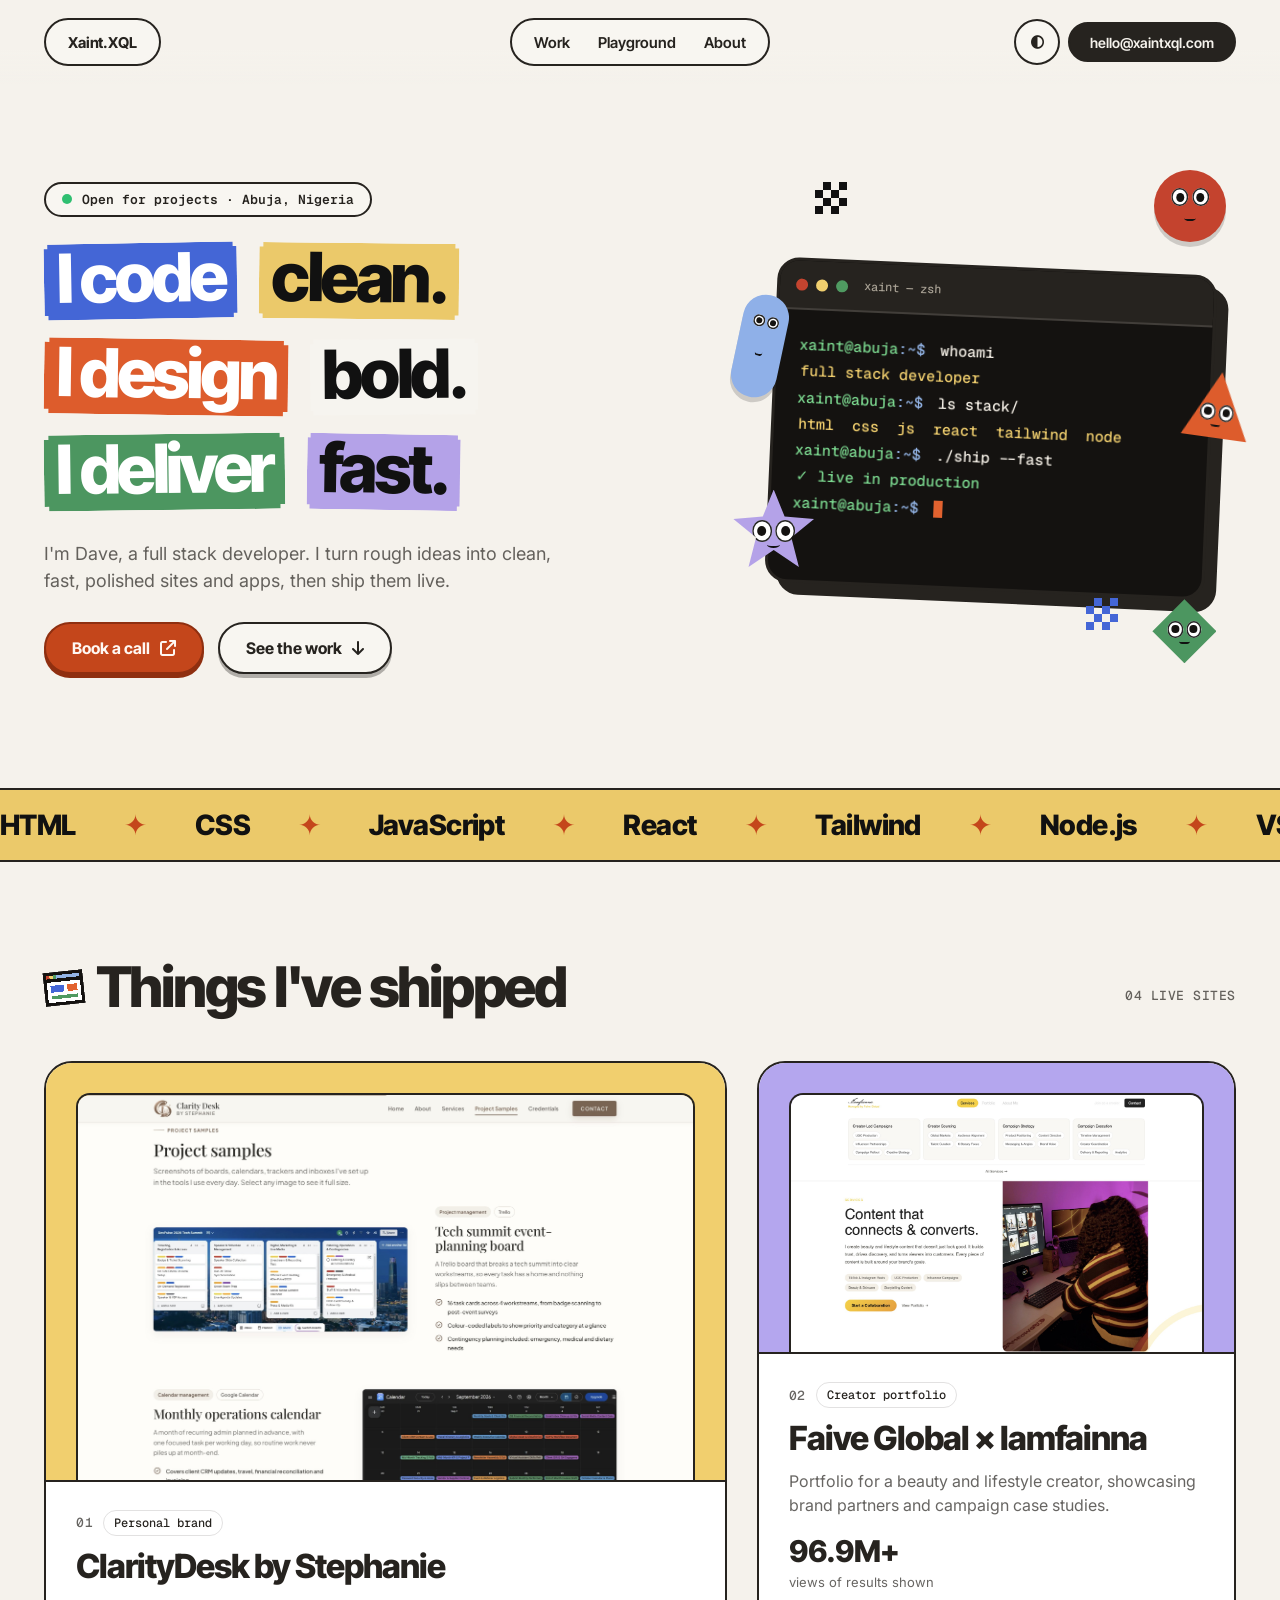
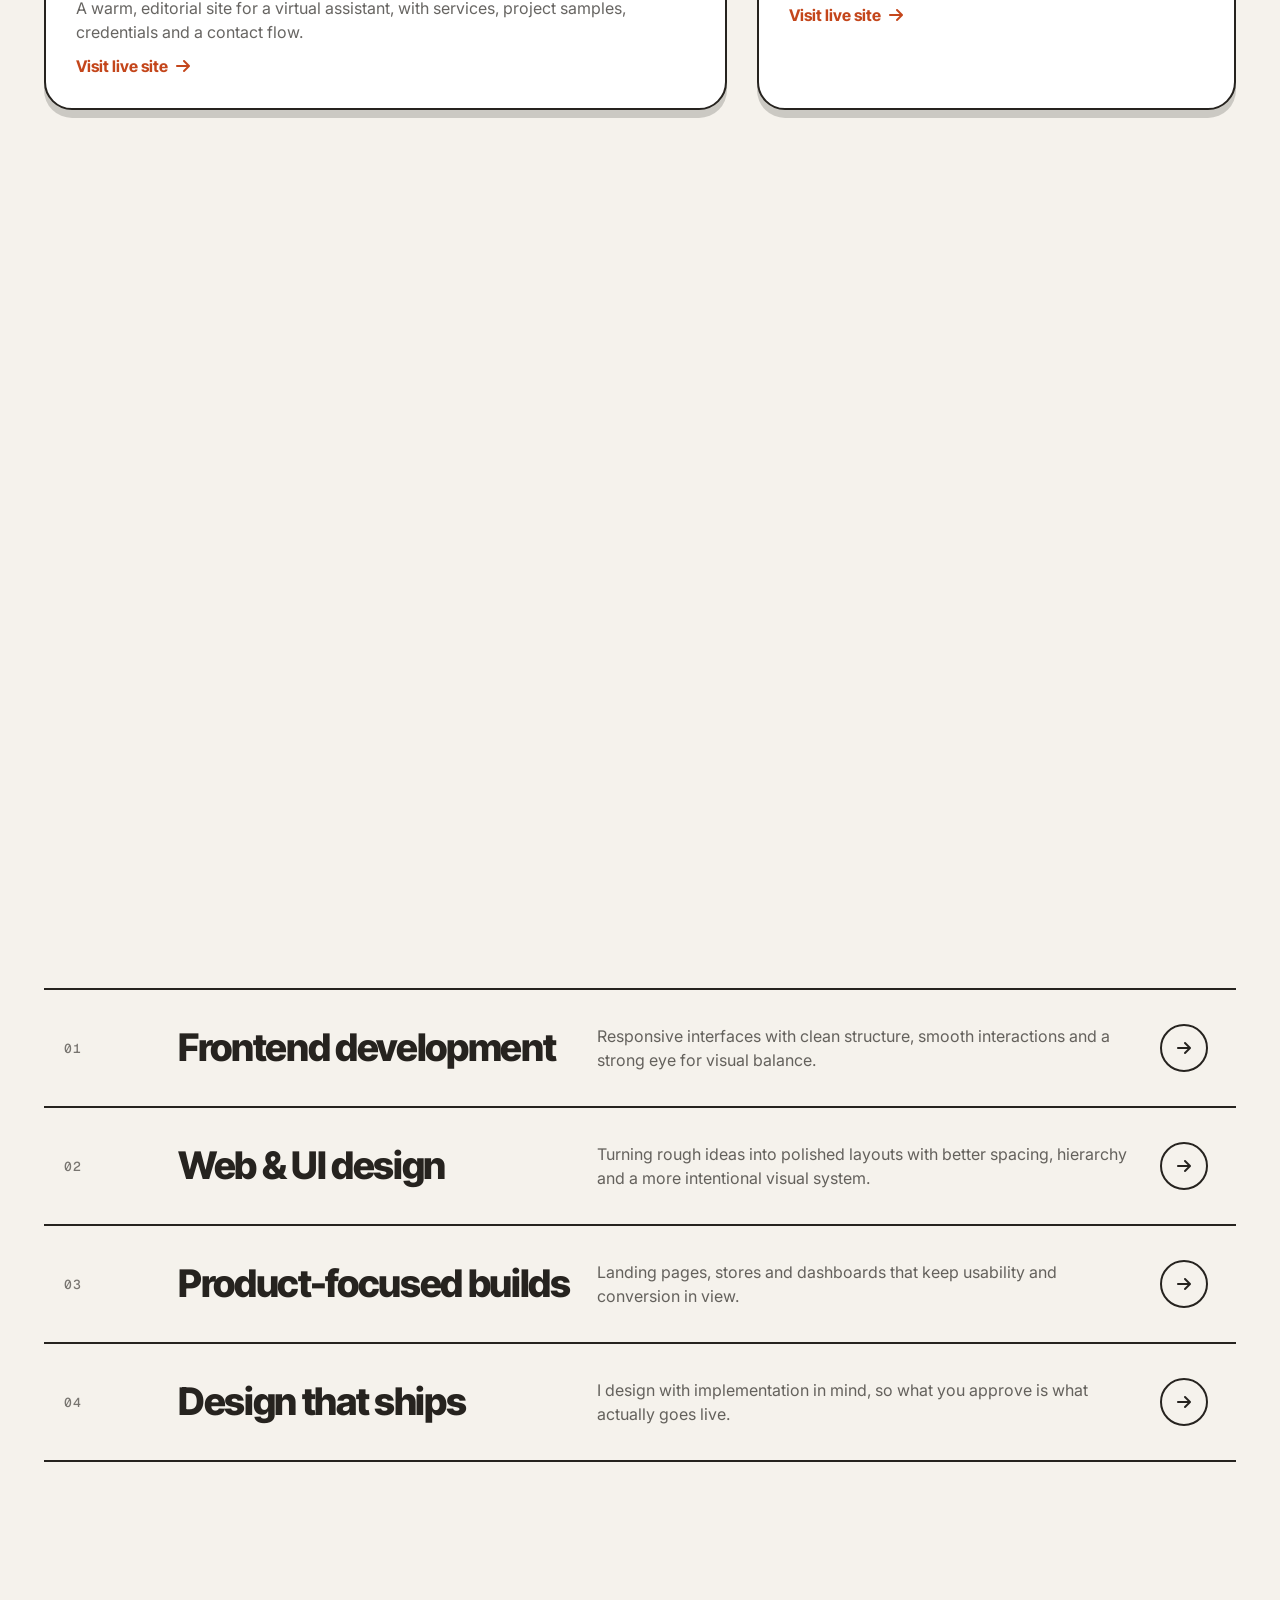
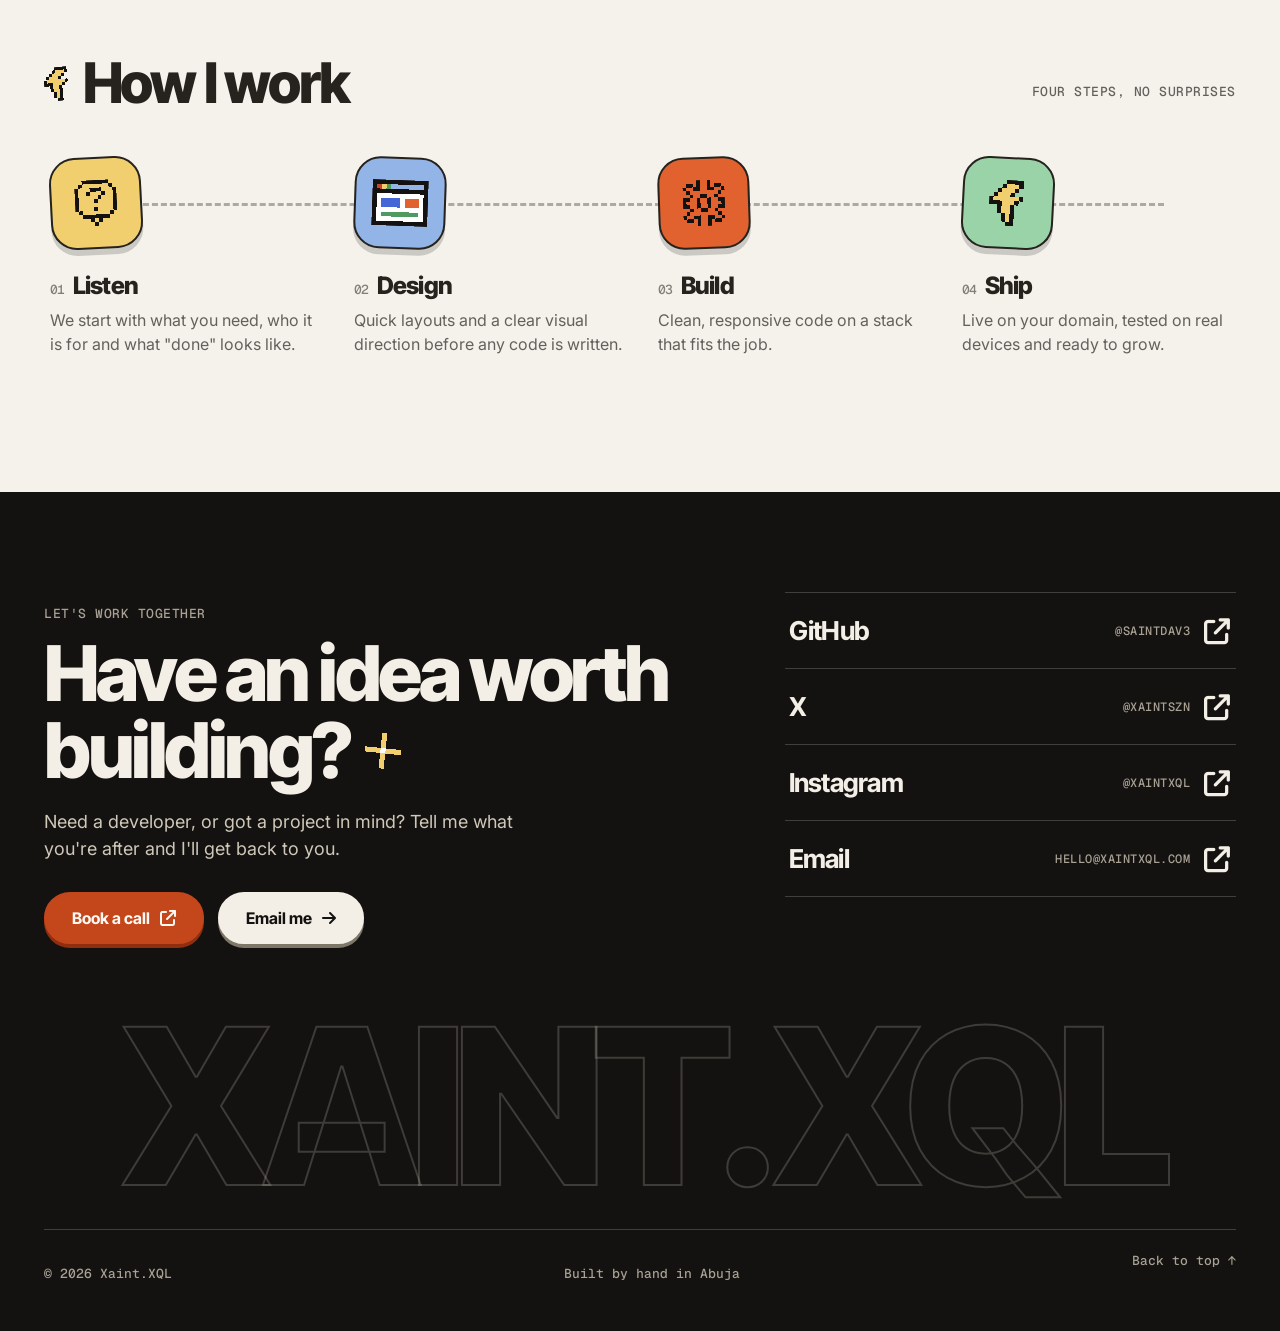
==== commit 776e6e82: "Rename site to Xaint.XQL, add terminal favicon, remove portraits - Site name is Xaint.XQL in the nav" ====
--- a/index.html
+++ b/index.html
@@ -3,14 +3,20 @@
   <head>
     <meta charset="UTF-8" />
     <meta name="viewport" content="width=device-width, initial-scale=1.0" />
-    <title>Dave (Xaint.XQL) | Full Stack Developer</title>
-    <meta name="description" content="Dave builds clean, modern websites and web apps, from design to deployed product." />
+    <title>Xaint.XQL | Full Stack Developer</title>
+    <meta name="description" content="Xaint.XQL builds clean, modern websites and web apps, from design to deployed product." />
+    <link rel="icon" href="Assets/images/favicon.ico" sizes="any" />
+    <link rel="icon" type="image/svg+xml" href="Assets/images/favicon.svg" />
+    <link rel="icon" type="image/png" sizes="32x32" href="Assets/images/favicon-32.png" />
+    <link rel="icon" type="image/png" sizes="16x16" href="Assets/images/favicon-16.png" />
+    <link rel="apple-touch-icon" sizes="180x180" href="Assets/images/apple-touch-icon.png" />
+    <meta name="theme-color" content="#141210" />
     <link rel="preconnect" href="https://fonts.googleapis.com" />
     <link rel="preconnect" href="https://fonts.gstatic.com" crossorigin />
     <link href="https://fonts.googleapis.com/css2?family=Geist+Mono:wght@400;500;600&family=Inter+Tight:wght@600;700;800&family=Inter:wght@400;500;600&display=swap" rel="stylesheet" />
     <link rel="stylesheet" href="Assets/vendor/Font awesome/css/all.css" />
-    <link rel="stylesheet" href="Assets/css/style.css?v=20261029b" />
-    <link rel="stylesheet" href="Assets/css/layout.css?v=20261029b" />
+    <link rel="stylesheet" href="Assets/css/style.css?v=20261029e" />
+    <link rel="stylesheet" href="Assets/css/layout.css?v=20261029e" />
     <script>
       try { var t = localStorage.getItem("theme"); if (t) document.documentElement.dataset.theme = t; } catch (e) {}
     </script>
@@ -18,7 +24,7 @@
   <body>
     <header class="site-nav" id="top">
       <div class="wrap">
-        <a href="index.html" class="pill brand"><img class="avatar" src="Assets/images/me-head.jpg" alt="" /> Dave · Xaint.XQL</a>
+        <a href="index.html" class="pill brand">Xaint.XQL</a>
         <nav class="pill nav-links" aria-label="Primary">
           <a href="index.html#work">Work</a>
           <a href="playground.html">Playground</a>
@@ -48,7 +54,18 @@
             </div>
           </div>
           <div class="hero2-art">
-            <figure class="photo-card"><img src="Assets/images/me-portrait.jpg" alt="Portrait of Dave" /><figcaption>Dave · Abuja, NG</figcaption></figure>
+            <div class="term-card" role="img" aria-label="Terminal window: whoami returns full stack developer, ls stack lists html css js react tailwind node, ship --fast reports live in production">
+              <div class="term-bar"><span class="d r"></span><span class="d y"></span><span class="d g"></span><span class="term-title">xaint — zsh</span></div>
+              <div class="term-body" aria-hidden="true">
+                <p class="t-line" style="--d: .5s"><span class="ps">xaint@abuja</span><span class="sep">:~$</span> whoami</p>
+                <p class="t-line out" style="--d: 1.1s">full stack developer</p>
+                <p class="t-line" style="--d: 1.8s"><span class="ps">xaint@abuja</span><span class="sep">:~$</span> ls stack/</p>
+                <p class="t-line out" style="--d: 2.4s">html&nbsp; css&nbsp; js&nbsp; react&nbsp; tailwind&nbsp; node</p>
+                <p class="t-line" style="--d: 3.1s"><span class="ps">xaint@abuja</span><span class="sep">:~$</span> ./ship --fast</p>
+                <p class="t-line out ok" style="--d: 3.7s">✓ live in production</p>
+                <p class="t-line" style="--d: 4.3s"><span class="ps">xaint@abuja</span><span class="sep">:~$</span> <span class="caret"></span></p>
+              </div>
+            </div>
             <div class="critter c1"><i></i></div>
           <div class="critter c2"><i></i></div>
           <div class="critter c3"><i></i></div>
@@ -181,6 +198,6 @@
         try { localStorage.setItem("theme", next); } catch (e) {}
       });
     </script>
-    <script src="Assets/Js/site.js?v=20261029b"></script>
+    <script src="Assets/Js/site.js?v=20261029e"></script>
   </body>
 </html>
--- a/Assets/css/layout.css
+++ b/Assets/css/layout.css
@@ -189,3 +189,25 @@
   .site-nav .nav-links { display: flex; grid-column: 1 / -1; grid-row: 2; justify-self: center; }
   .site-nav .email-pill { display: none; }
 }
+
+/* ---------- terminal card (home hero) ---------- */
+.term-card { width: min(100%, 440px); background: #141210; color: #f4efe6; border: 3px solid var(--fg); border-radius: 22px; box-shadow: 12px 12px 0 var(--fg); transform: rotate(2.5deg); overflow: hidden; font: 500 15px/1.75 var(--font-mono); transition: transform .3s cubic-bezier(.34,1.56,.64,1); }
+.term-card:hover { transform: rotate(0deg) scale(1.02); }
+.term-bar { display: flex; align-items: center; gap: 8px; padding: 13px 16px; background: #26231f; border-bottom: 2px solid #f4efe622; }
+.term-bar .d { width: 12px; height: 12px; border-radius: 50%; }
+.term-bar .r { background: #C4442F; } .term-bar .y { background: #F1CF6E; } .term-bar .g { background: #4F9A61; }
+.term-title { margin-left: 8px; font-size: 12px; color: #a8a194; }
+.term-body { padding: 22px 22px 26px; min-height: 270px; }
+.term-body p { margin: 0; white-space: nowrap; }
+.t-line { opacity: 0; animation: tshow .01s forwards; animation-delay: var(--d, 0s); }
+.t-line.out { color: #F1CF6E; padding-left: 2px; }
+.t-line.ok { color: #7bd88f; }
+.ps { color: #7bd88f; } .sep { color: #93B4E6; margin-right: 6px; }
+.caret { display: inline-block; width: 9px; height: 1.1em; vertical-align: text-bottom; background: #E2622F; animation: blink 1s steps(1) infinite; }
+@keyframes tshow { to { opacity: 1; } }
+@keyframes blink { 50% { opacity: 0; } }
+@media (prefers-reduced-motion: reduce) { .t-line { opacity: 1; animation: none; } .caret { animation: none; } }
+@media (max-width: 560px) { .term-card { font-size: 13px; } .term-body { padding: 18px; min-height: 0; } }
+
+/* brand pill is text only now */
+.site-nav .brand { padding: 0 22px; font-weight: 700; letter-spacing: -.01em; }
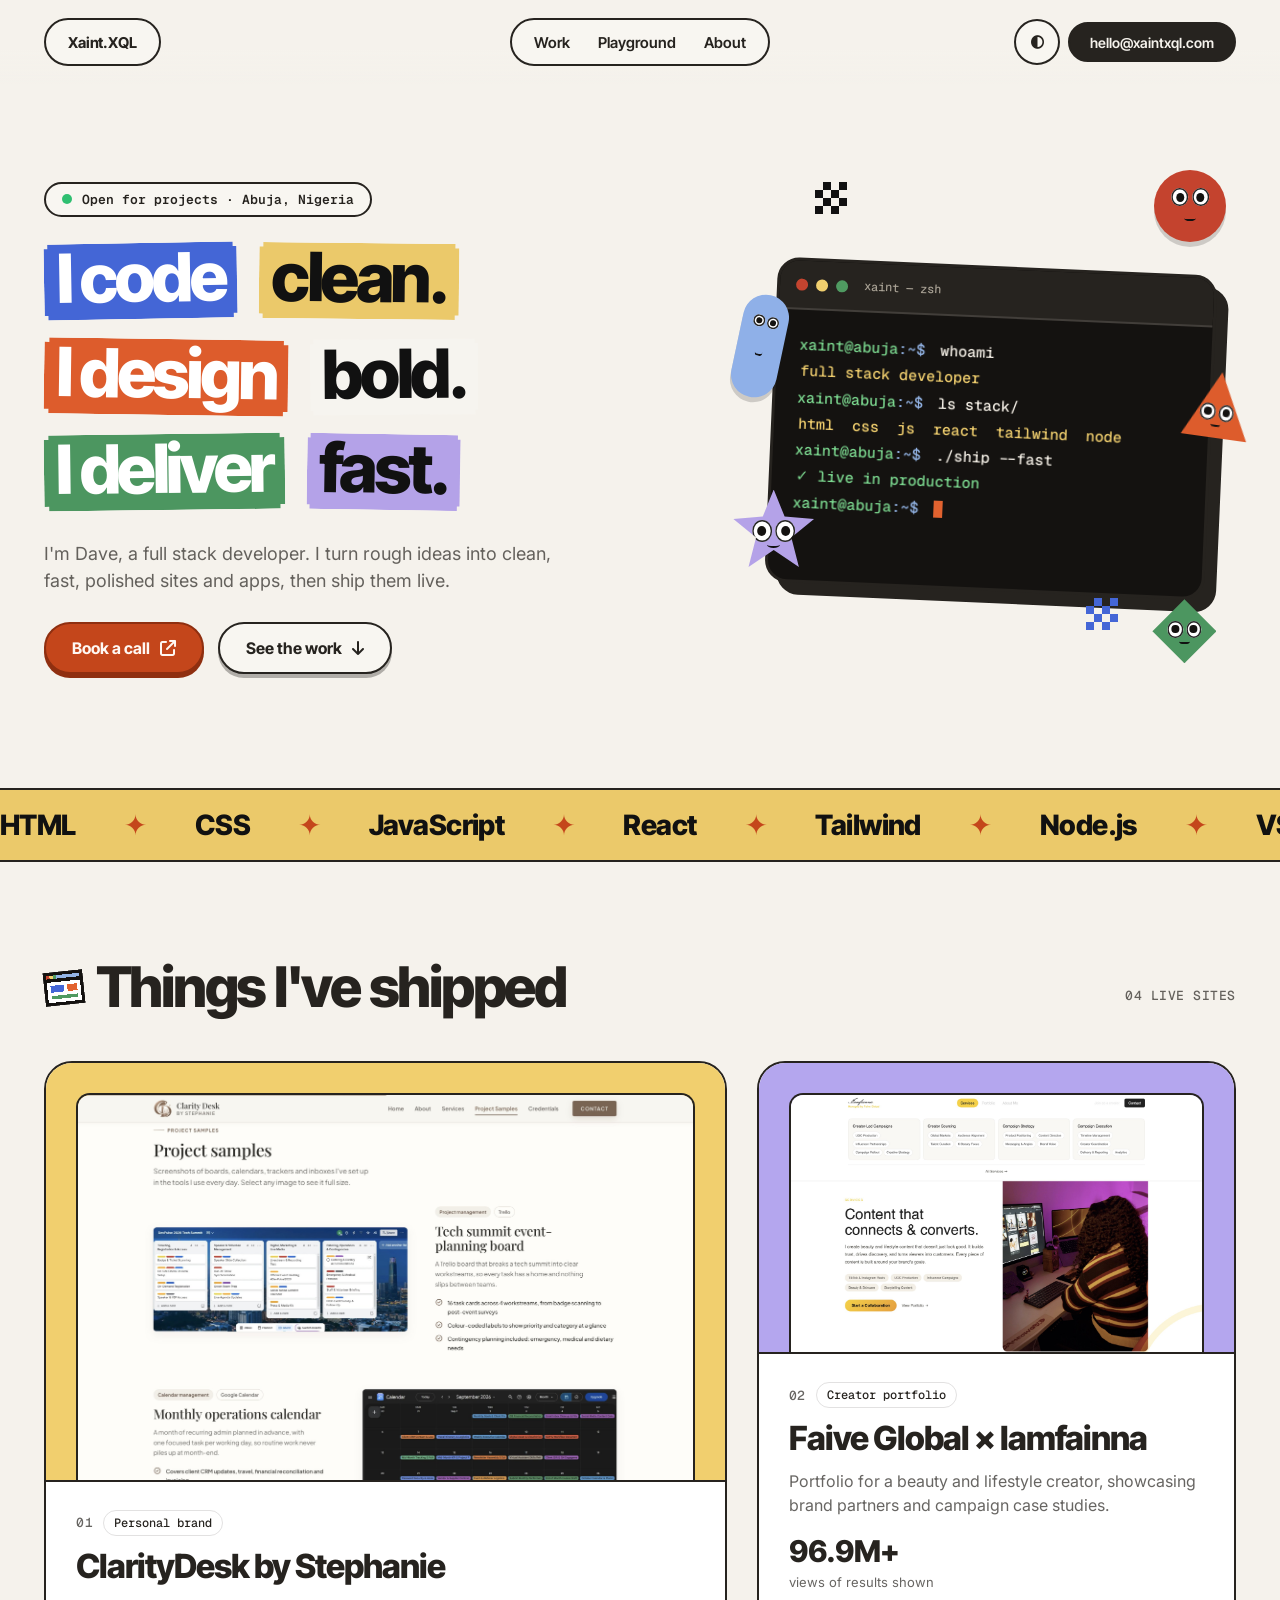
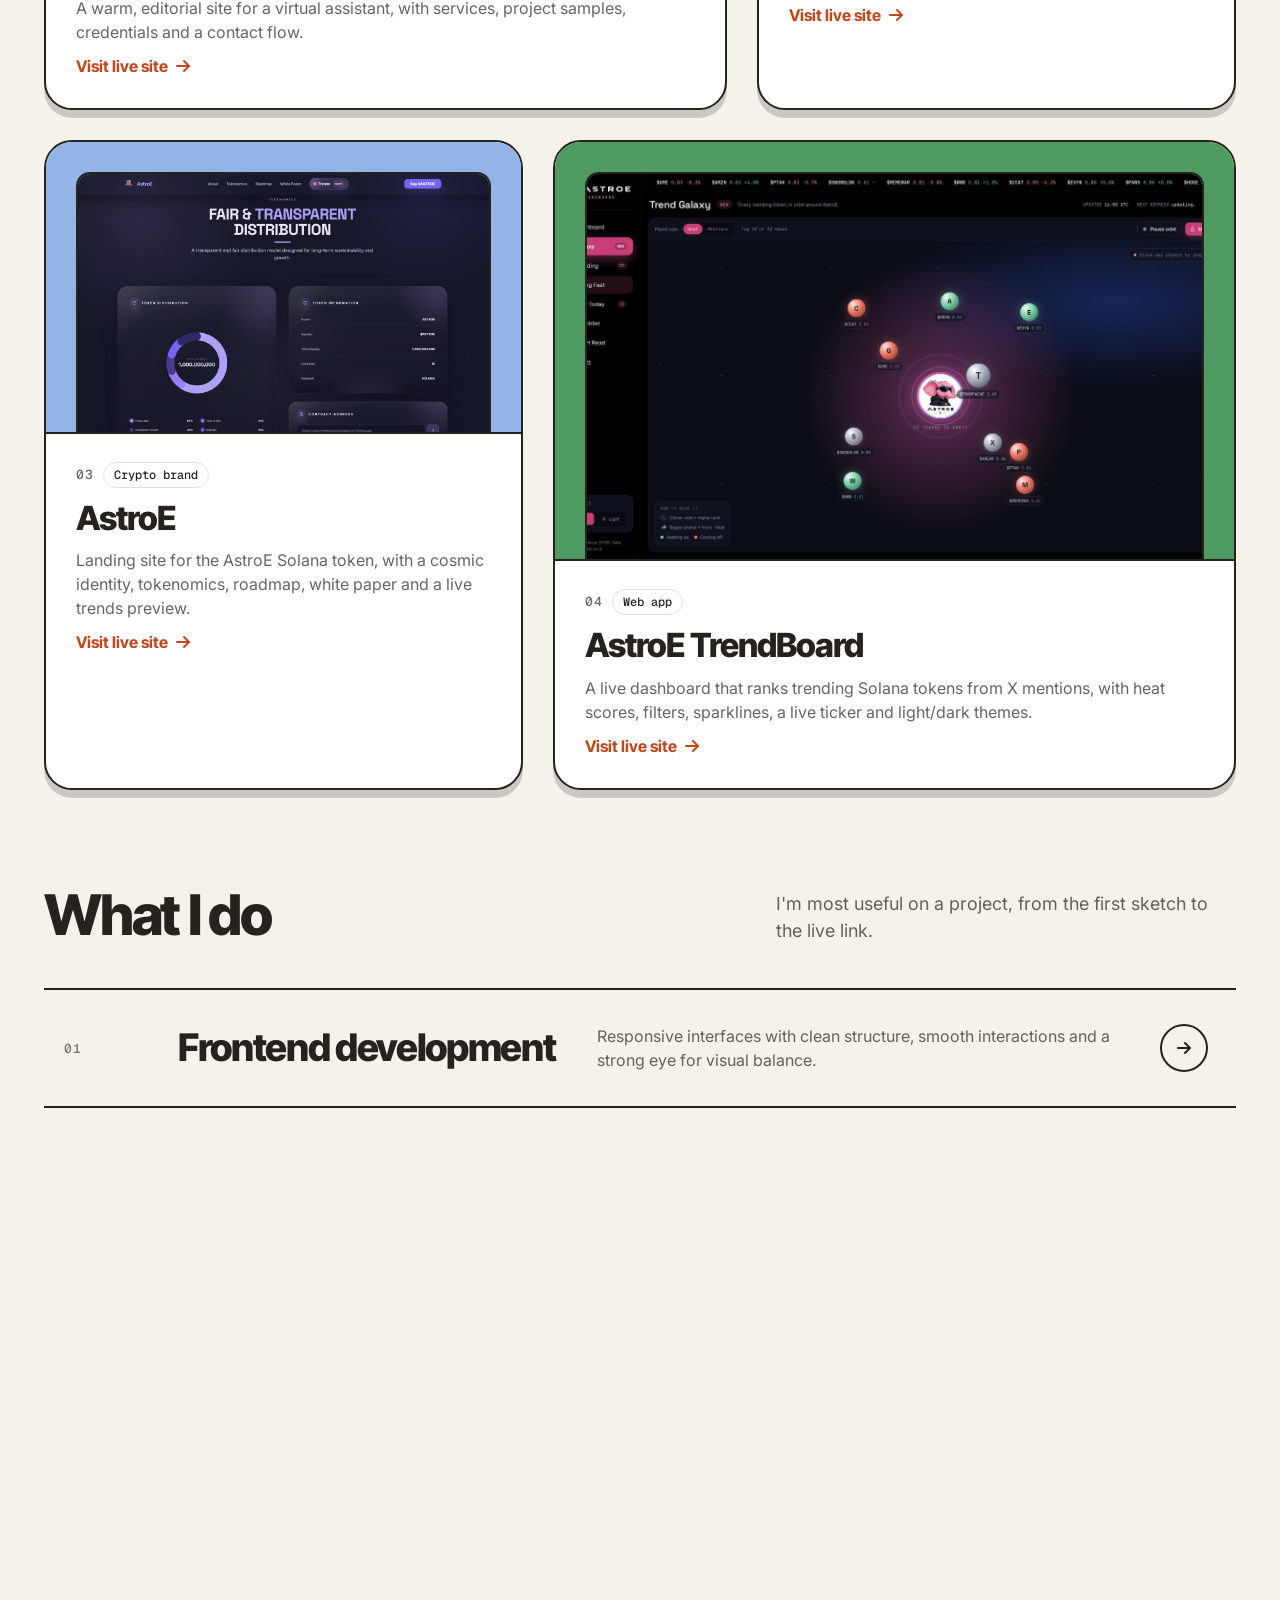
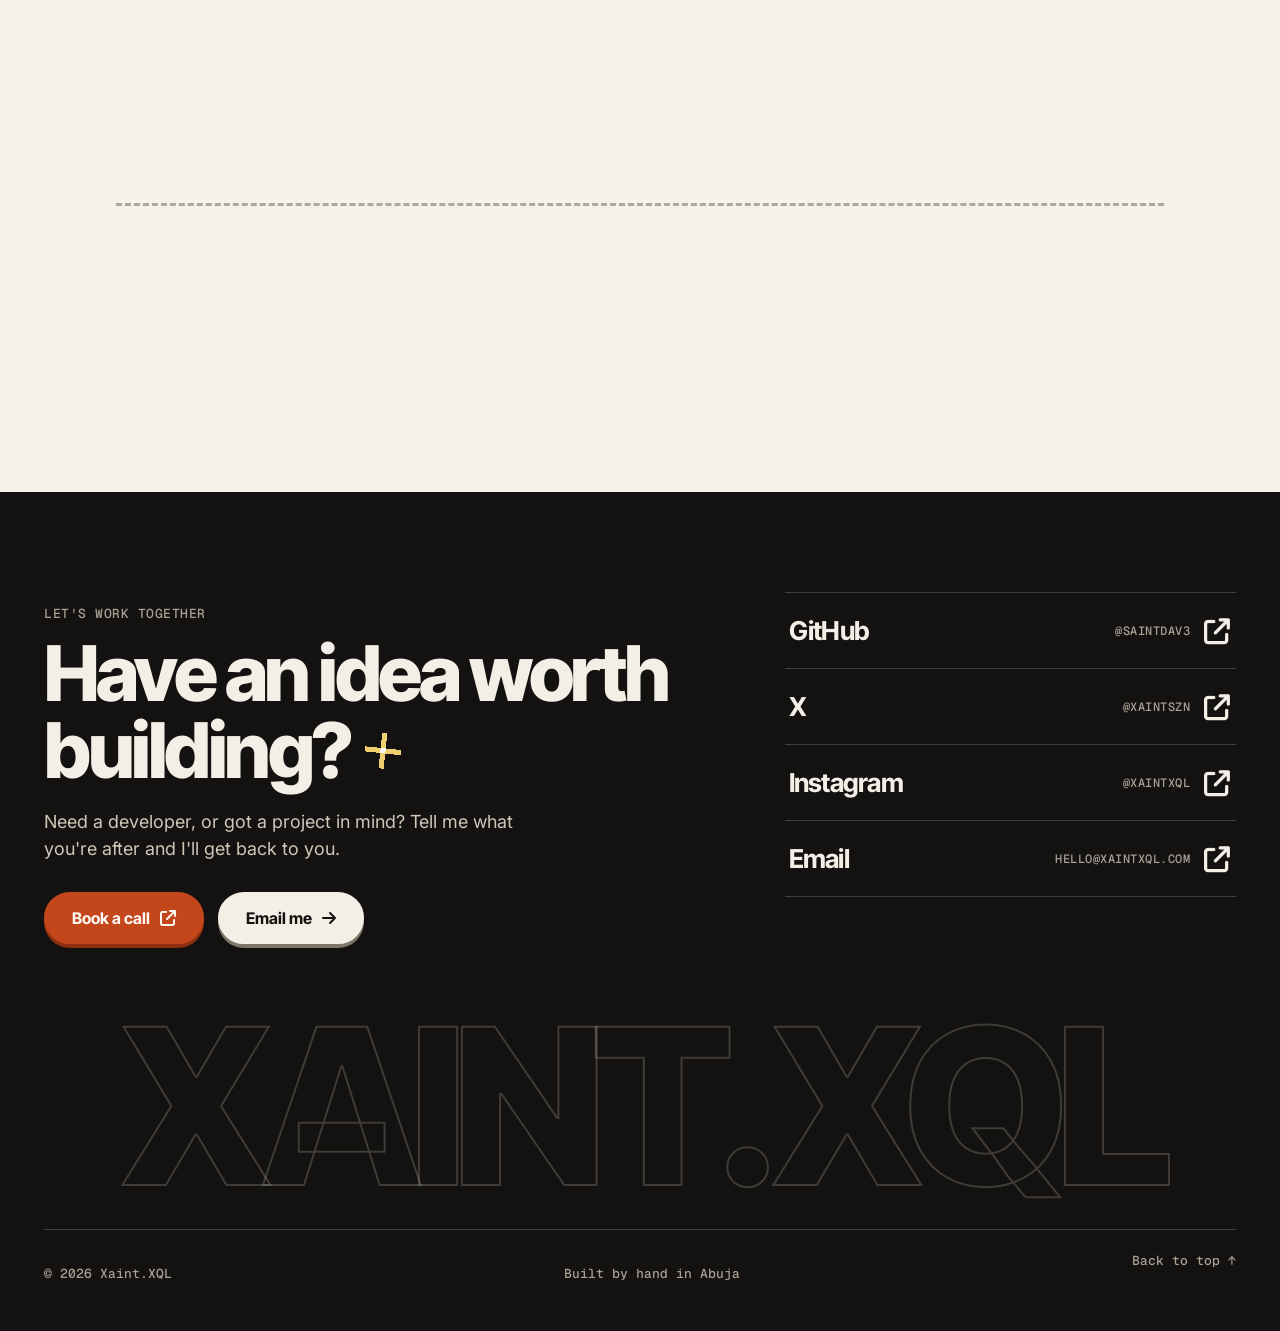
==== commit 4301c758: "Fix typo and reformat pages Co-Authored-By: Claude Sonnet 5.5 <noreply@anthropic.com>" ====
--- a/index.html
+++ b/index.html
@@ -4,21 +4,44 @@
     <meta charset="UTF-8" />
     <meta name="viewport" content="width=device-width, initial-scale=1.0" />
     <title>Xaint.XQL | Full Stack Developer</title>
-    <meta name="description" content="Xaint.XQL builds clean, modern websites and web apps, from design to deployed product." />
+    <meta
+      name="description"
+      content="Xaint.XQL builds clean, modern websites and web apps, from design to deployed product."
+    />
     <link rel="icon" href="Assets/images/favicon.ico" sizes="any" />
     <link rel="icon" type="image/svg+xml" href="Assets/images/favicon.svg" />
-    <link rel="icon" type="image/png" sizes="32x32" href="Assets/images/favicon-32.png" />
-    <link rel="icon" type="image/png" sizes="16x16" href="Assets/images/favicon-16.png" />
-    <link rel="apple-touch-icon" sizes="180x180" href="Assets/images/apple-touch-icon.png" />
+    <link
+      rel="icon"
+      type="image/png"
+      sizes="32x32"
+      href="Assets/images/favicon-32.png"
+    />
+    <link
+      rel="icon"
+      type="image/png"
+      sizes="16x16"
+      href="Assets/images/favicon-16.png"
+    />
+    <link
+      rel="apple-touch-icon"
+      sizes="180x180"
+      href="Assets/images/apple-touch-icon.png"
+    />
     <meta name="theme-color" content="#141210" />
     <link rel="preconnect" href="https://fonts.googleapis.com" />
     <link rel="preconnect" href="https://fonts.gstatic.com" crossorigin />
-    <link href="https://fonts.googleapis.com/css2?family=Geist+Mono:wght@400;500;600&family=Inter+Tight:wght@600;700;800&family=Inter:wght@400;500;600&display=swap" rel="stylesheet" />
+    <link
+      href="https://fonts.googleapis.com/css2?family=Geist+Mono:wght@400;500;600&family=Inter+Tight:wght@600;700;800&family=Inter:wght@400;500;600&display=swap"
+      rel="stylesheet"
+    />
     <link rel="stylesheet" href="Assets/vendor/Font awesome/css/all.css" />
     <link rel="stylesheet" href="Assets/css/style.css?v=20261029e" />
     <link rel="stylesheet" href="Assets/css/layout.css?v=20261029e" />
     <script>
-      try { var t = localStorage.getItem("theme"); if (t) document.documentElement.dataset.theme = t; } catch (e) {}
+      try {
+        var t = localStorage.getItem("theme");
+        if (t) document.documentElement.dataset.theme = t;
+      } catch (e) {}
     </script>
   </head>
   <body>
@@ -31,8 +54,16 @@
           <a href="about.html">About</a>
         </nav>
         <div class="nav-right">
-          <button class="pill icon-pill" id="theme-toggle" aria-label="Toggle theme"><i class="fa-solid fa-circle-half-stroke"></i></button>
-          <a href="mailto:hello@xaintxql.com" class="pill email-pill">hello@xaintxql.com</a>
+          <button
+            class="pill icon-pill"
+            id="theme-toggle"
+            aria-label="Toggle theme"
+          >
+            <i class="fa-solid fa-circle-half-stroke"></i>
+          </button>
+          <a href="mailto:hello@xaintxql.com" class="pill email-pill"
+            >hello@xaintxql.com</a
+          >
         </div>
       </div>
     </header>
@@ -41,107 +72,349 @@
       <section class="hero hero2">
         <div class="wrap hero2-grid">
           <div>
-            <p class="status"><span class="dot"></span>Open for projects · Abuja, Nigeria</p>
-            <h1 class="headline" aria-label="I code clean. I design bold. I deliver fast.">
-              <span class="row"><span class="word w-blue">I code</span><span class="word w-yellow">clean.</span></span>
-              <span class="row"><span class="word w-orange">I design</span><span class="word w-paper">bold.</span></span>
-              <span class="row"><span class="word w-green">I deliver</span><span class="word w-purple">fast.</span></span>
+            <p class="status">
+              <span class="dot"></span>Open for projects · Abuja, Nigeria
+            </p>
+            <h1
+              class="headline"
+              aria-label="I code clean. I design bold. I deliver fast."
+            >
+              <span class="row"
+                ><span class="word w-blue">I code</span
+                ><span class="word w-yellow">clean.</span></span
+              >
+              <span class="row"
+                ><span class="word w-orange">I design</span
+                ><span class="word w-paper">bold.</span></span
+              >
+              <span class="row"
+                ><span class="word w-green">I deliver</span
+                ><span class="word w-purple">fast.</span></span
+              >
             </h1>
-            <p class="hero-copy">I'm Dave, a full stack developer. I turn rough ideas into clean, fast, polished sites and apps, then ship them live.</p>
+            <p class="hero-copy">
+              I'm Dave, a full stack developer. I turn rough ideas into clean,
+              fast, polished sites and apps, then ship them live.
+            </p>
             <div class="hero-actions">
-              <a href="mailto:hello@xaintxql.com?subject=Book%20a%20call" class="btn btn-primary">Book a call <i class="fa-solid fa-arrow-up-right-from-square"></i></a>
-              <a href="#work" class="btn">See the work <i class="fa-solid fa-arrow-down"></i></a>
+              <a
+                href="mailto:hello@xaintxql.com?subject=Book%20a%20call"
+                class="btn btn-primary"
+                >Book a call
+                <i class="fa-solid fa-arrow-up-right-from-square"></i
+              ></a>
+              <a href="#work" class="btn"
+                >See the work <i class="fa-solid fa-arrow-down"></i
+              ></a>
             </div>
           </div>
           <div class="hero2-art">
-            <div class="term-card" role="img" aria-label="Terminal window: whoami returns full stack developer, ls stack lists html css js react tailwind node, ship --fast reports live in production">
-              <div class="term-bar"><span class="d r"></span><span class="d y"></span><span class="d g"></span><span class="term-title">xaint — zsh</span></div>
+            <div
+              class="term-card"
+              role="img"
+              aria-label="Terminal window: whoami returns full stack developer, ls stack lists html css js react tailwind node, ship --fast reports live in production"
+            >
+              <div class="term-bar">
+                <span class="d r"></span><span class="d y"></span
+                ><span class="d g"></span
+                ><span class="term-title">xaint — zsh</span>
+              </div>
               <div class="term-body" aria-hidden="true">
-                <p class="t-line" style="--d: .5s"><span class="ps">xaint@abuja</span><span class="sep">:~$</span> whoami</p>
+                <p class="t-line" style="--d: 0.5s">
+                  <span class="ps">xaint@abuja</span
+                  ><span class="sep">:~$</span> whoami
+                </p>
                 <p class="t-line out" style="--d: 1.1s">full stack developer</p>
-                <p class="t-line" style="--d: 1.8s"><span class="ps">xaint@abuja</span><span class="sep">:~$</span> ls stack/</p>
-                <p class="t-line out" style="--d: 2.4s">html&nbsp; css&nbsp; js&nbsp; react&nbsp; tailwind&nbsp; node</p>
-                <p class="t-line" style="--d: 3.1s"><span class="ps">xaint@abuja</span><span class="sep">:~$</span> ./ship --fast</p>
-                <p class="t-line out ok" style="--d: 3.7s">✓ live in production</p>
-                <p class="t-line" style="--d: 4.3s"><span class="ps">xaint@abuja</span><span class="sep">:~$</span> <span class="caret"></span></p>
+                <p class="t-line" style="--d: 1.8s">
+                  <span class="ps">xaint@abuja</span
+                  ><span class="sep">:~$</span> ls stack/
+                </p>
+                <p class="t-line out" style="--d: 2.4s">
+                  html&nbsp; css&nbsp; js&nbsp; react&nbsp; tailwind&nbsp; node
+                </p>
+                <p class="t-line" style="--d: 3.1s">
+                  <span class="ps">xaint@abuja</span
+                  ><span class="sep">:~$</span> ./ship --fast
+                </p>
+                <p class="t-line out ok" style="--d: 3.7s">
+                  ✓ live in production
+                </p>
+                <p class="t-line" style="--d: 4.3s">
+                  <span class="ps">xaint@abuja</span
+                  ><span class="sep">:~$</span> <span class="caret"></span>
+                </p>
               </div>
             </div>
             <div class="critter c1"><i></i></div>
-          <div class="critter c2"><i></i></div>
-          <div class="critter c3"><i></i></div>
-          <div class="critter c4"><i></i></div>
-          <div class="critter c5"><i></i></div>
-          <span class="pix p1"></span><span class="pix p2"></span>
+            <div class="critter c2"><i></i></div>
+            <div class="critter c3"><i></i></div>
+            <div class="critter c4"><i></i></div>
+            <div class="critter c5"><i></i></div>
+            <span class="pix p1"></span><span class="pix p2"></span>
           </div>
         </div>
       </section>
 
-      <div class="marquee" id="stack" aria-label="Tools I use"><div class="marquee-track"><span>HTML</span><span>CSS</span><span>JavaScript</span><span>React</span><span>Tailwind</span><span>Node.js</span><span>VS Code</span><span>Cursor</span><span>Claude Code</span><span>Codex</span><span>Figma</span><span>Git</span><span>GitHub</span><span>HTML</span><span>CSS</span><span>JavaScript</span><span>React</span><span>Tailwind</span><span>Node.js</span><span>VS Code</span><span>Cursor</span><span>Claude Code</span><span>Codex</span><span>Figma</span><span>Git</span><span>GitHub</span></div></div>
+      <div class="marquee" id="stack" aria-label="Tools I use">
+        <div class="marquee-track">
+          <span>HTML</span><span>CSS</span><span>JavaScript</span
+          ><span>React</span><span>Tailwind</span><span>Node.js</span
+          ><span>VS Code</span><span>Cursor</span><span>Claude Code</span
+          ><span>Codex</span><span>Figma</span><span>Git</span
+          ><span>GitHub</span><span>HTML</span><span>CSS</span
+          ><span>JavaScript</span><span>React</span><span>Tailwind</span
+          ><span>Node.js</span><span>VS Code</span><span>Cursor</span
+          ><span>Claude Code</span><span>Codex</span><span>Figma</span
+          ><span>Git</span><span>GitHub</span>
+        </div>
+      </div>
 
       <section class="section" id="work">
         <div class="wrap">
-          <div class="sec-head"><h2><img class="h-icon" src="Assets/images/pixel/window.svg" alt="" aria-hidden="true" />Things I've shipped</h2><p class="mono">04 live sites</p></div>
+          <div class="sec-head">
+            <h2>
+              <img
+                class="h-icon"
+                src="Assets/images/pixel/window.svg"
+                alt=""
+                aria-hidden="true"
+              />Things I've shipped
+            </h2>
+            <p class="mono">04 live sites</p>
+          </div>
           <div class="bento">
-          <article class="proj p1" style="--bgc: #F1CF6E">
-            <a class="proj-shot" href="https://claritydesk-by-stephanie.site" target="_blank" rel="noopener" aria-label="Open ClarityDesk by Stephanie"><img src="Assets/images/work/claritydesk.jpg?v=2" alt="ClarityDesk by Stephanie website" loading="lazy" /></a>
-            <div class="proj-body">
-              <div class="proj-meta"><span class="mono">01</span><span class="tag">Personal brand</span></div>
-              <h3>ClarityDesk by Stephanie</h3>
-              <p>A warm, editorial site for a virtual assistant, with services, project samples, credentials and a contact flow.</p>
-              <a class="work-link" href="https://claritydesk-by-stephanie.site" target="_blank" rel="noopener">Visit live site <i class="fa-solid fa-arrow-right"></i></a>
-            </div>
-          </article>
-          <article class="proj p2" style="--bgc: #B4A6EE">
-            <a class="proj-shot" href="https://faiveglobal.ltd" target="_blank" rel="noopener" aria-label="Open Faive Global × Iamfainna"><img src="Assets/images/work/faive-global.jpg?v=2" alt="Faive Global × Iamfainna website" loading="lazy" /></a>
-            <div class="proj-body">
-              <div class="proj-meta"><span class="mono">02</span><span class="tag">Creator portfolio</span></div>
-              <h3>Faive Global × Iamfainna</h3>
-              <p>Portfolio for a beauty and lifestyle creator, showcasing brand partners and campaign case studies.</p><div class="stats"><div><b>96.9M+</b><span>views of results shown</span></div></div>
-              <a class="work-link" href="https://faiveglobal.ltd" target="_blank" rel="noopener">Visit live site <i class="fa-solid fa-arrow-right"></i></a>
-            </div>
-          </article>
-          <article class="proj p3" style="--bgc: #93B4E6">
-            <a class="proj-shot" href="https://theastroe.com" target="_blank" rel="noopener" aria-label="Open AstroE"><img src="Assets/images/work/astroe.jpg?v=2" alt="AstroE website" loading="lazy" /></a>
-            <div class="proj-body">
-              <div class="proj-meta"><span class="mono">03</span><span class="tag">Crypto brand</span></div>
-              <h3>AstroE</h3>
-              <p>Landing site for the AstroE Solana token, with a cosmic identity, tokenomics, roadmap, white paper and a live trends preview.</p>
-              <a class="work-link" href="https://theastroe.com" target="_blank" rel="noopener">Visit live site <i class="fa-solid fa-arrow-right"></i></a>
-            </div>
-          </article>
-          <article class="proj p4" style="--bgc: #4F9A61">
-            <a class="proj-shot" href="https://trends.theastroe.com" target="_blank" rel="noopener" aria-label="Open AstroE TrendBoard"><img src="Assets/images/work/astroe-trends.jpg?v=2" alt="AstroE TrendBoard website" loading="lazy" /></a>
-            <div class="proj-body">
-              <div class="proj-meta"><span class="mono">04</span><span class="tag">Web app</span></div>
-              <h3>AstroE TrendBoard</h3>
-              <p>A live dashboard that ranks trending Solana tokens from X mentions, with heat scores, filters, sparklines, a live ticker and light/dark themes.</p>
-              <a class="work-link" href="https://trends.theastroe.com" target="_blank" rel="noopener">Visit live site <i class="fa-solid fa-arrow-right"></i></a>
-            </div>
-          </article>
+            <article class="proj p1" style="--bgc: #f1cf6e">
+              <a
+                class="proj-shot"
+                href="https://claritydesk-by-stephanie.site"
+                target="_blank"
+                rel="noopener"
+                aria-label="Open ClarityDesk by Stephanie"
+                ><img
+                  src="Assets/images/work/claritydesk.jpg?v=2"
+                  alt="ClarityDesk by Stephanie website"
+                  loading="lazy"
+              /></a>
+              <div class="proj-body">
+                <div class="proj-meta">
+                  <span class="mono">01</span
+                  ><span class="tag">Personal brand</span>
+                </div>
+                <h3>ClarityDesk by Stephanie</h3>
+                <p>
+                  A warm, editorial site for a virtual assistant, with services,
+                  project samples, credentials and a contact flow.
+                </p>
+                <a
+                  class="work-link"
+                  href="https://claritydesk-by-stephanie.site"
+                  target="_blank"
+                  rel="noopener"
+                  >Visit live site <i class="fa-solid fa-arrow-right"></i
+                ></a>
+              </div>
+            </article>
+            <article class="proj p2" style="--bgc: #b4a6ee">
+              <a
+                class="proj-shot"
+                href="https://faiveglobal.ltd"
+                target="_blank"
+                rel="noopener"
+                aria-label="Open Faive Global × Iamfainna"
+                ><img
+                  src="Assets/images/work/faive-global.jpg?v=2"
+                  alt="Faive Global × Iamfainna website"
+                  loading="lazy"
+              /></a>
+              <div class="proj-body">
+                <div class="proj-meta">
+                  <span class="mono">02</span
+                  ><span class="tag">Creator portfolio</span>
+                </div>
+                <h3>Faive Global × Iamfainna</h3>
+                <p>
+                  Portfolio for a beauty and lifestyle creator, showcasing brand
+                  partners and campaign case studies.
+                </p>
+                <div class="stats">
+                  <div><b>96.9M+</b><span>views of results shown</span></div>
+                </div>
+                <a
+                  class="work-link"
+                  href="https://faiveglobal.ltd"
+                  target="_blank"
+                  rel="noopener"
+                  >Visit live site <i class="fa-solid fa-arrow-right"></i
+                ></a>
+              </div>
+            </article>
+            <article class="proj p3" style="--bgc: #93b4e6">
+              <a
+                class="proj-shot"
+                href="https://theastroe.com"
+                target="_blank"
+                rel="noopener"
+                aria-label="Open AstroE"
+                ><img
+                  src="Assets/images/work/astroe.jpg?v=2"
+                  alt="AstroE website"
+                  loading="lazy"
+              /></a>
+              <div class="proj-body">
+                <div class="proj-meta">
+                  <span class="mono">03</span
+                  ><span class="tag">Crypto brand</span>
+                </div>
+                <h3>AstroE</h3>
+                <p>
+                  Landing site for the AstroE Solana token, with a cosmic
+                  identity, tokenomics, roadmap, white paper and a live trends
+                  preview.
+                </p>
+                <a
+                  class="work-link"
+                  href="https://theastroe.com"
+                  target="_blank"
+                  rel="noopener"
+                  >Visit live site <i class="fa-solid fa-arrow-right"></i
+                ></a>
+              </div>
+            </article>
+            <article class="proj p4" style="--bgc: #4f9a61">
+              <a
+                class="proj-shot"
+                href="https://trends.theastroe.com"
+                target="_blank"
+                rel="noopener"
+                aria-label="Open AstroE TrendBoard"
+                ><img
+                  src="Assets/images/work/astroe-trends.jpg?v=2"
+                  alt="AstroE TrendBoard website"
+                  loading="lazy"
+              /></a>
+              <div class="proj-body">
+                <div class="proj-meta">
+                  <span class="mono">04</span><span class="tag">Web app</span>
+                </div>
+                <h3>AstroE TrendBoard</h3>
+                <p>
+                  A live dashboard that ranks trending Solana tokens from X
+                  mentions, with heat scores, filters, sparklines, a live ticker
+                  and light/dark themes.
+                </p>
+                <a
+                  class="work-link"
+                  href="https://trends.theastroe.com"
+                  target="_blank"
+                  rel="noopener"
+                  >Visit live site <i class="fa-solid fa-arrow-right"></i
+                ></a>
+              </div>
+            </article>
           </div>
         </div>
       </section>
 
       <section class="section" style="padding-top: 0">
         <div class="wrap">
-          <div class="sec-head"><h2>What I do</h2><p class="lede">Where I'm most useful on a project, from the first sketch to the live link.</p></div>
+          <div class="sec-head">
+            <h2>What I do</h2>
+            <p class="lede">
+               I'm most useful on a project, from the first sketch to the
+              live link.
+            </p>
+          </div>
           <ol class="do-list">
-            <li class="do-row" style="--c: #93B4E6"><span class="num mono">01</span><h3>Frontend development</h3><p>Responsive interfaces with clean structure, smooth interactions and a strong eye for visual balance.</p><span class="go"><i class="fa-solid fa-arrow-right"></i></span></li>
-            <li class="do-row" style="--c: #F1CF6E"><span class="num mono">02</span><h3>Web & UI design</h3><p>Turning rough ideas into polished layouts with better spacing, hierarchy and a more intentional visual system.</p><span class="go"><i class="fa-solid fa-arrow-right"></i></span></li>
-            <li class="do-row" style="--c: #B4A6EE"><span class="num mono">03</span><h3>Product-focused builds</h3><p>Landing pages, stores and dashboards that keep usability and conversion in view.</p><span class="go"><i class="fa-solid fa-arrow-right"></i></span></li>
-            <li class="do-row" style="--c: #9bd3a8"><span class="num mono">04</span><h3>Design that ships</h3><p>I design with implementation in mind, so what you approve is what actually goes live.</p><span class="go"><i class="fa-solid fa-arrow-right"></i></span></li>
+            <li class="do-row" style="--c: #93b4e6">
+              <span class="num mono">01</span>
+              <h3>Frontend development</h3>
+              <p>
+                Responsive interfaces with clean structure, smooth interactions
+                and a strong eye for visual balance.
+              </p>
+              <span class="go"><i class="fa-solid fa-arrow-right"></i></span>
+            </li>
+            <li class="do-row" style="--c: #f1cf6e">
+              <span class="num mono">02</span>
+              <h3>Web & UI design</h3>
+              <p>
+                Turning rough ideas into polished layouts with better spacing,
+                hierarchy and a more intentional visual system.
+              </p>
+              <span class="go"><i class="fa-solid fa-arrow-right"></i></span>
+            </li>
+            <li class="do-row" style="--c: #b4a6ee">
+              <span class="num mono">03</span>
+              <h3>Product-focused builds</h3>
+              <p>
+                Landing pages, stores and dashboards that keep usability and
+                conversion in view.
+              </p>
+              <span class="go"><i class="fa-solid fa-arrow-right"></i></span>
+            </li>
+            <li class="do-row" style="--c: #9bd3a8">
+              <span class="num mono">04</span>
+              <h3>Design that ships</h3>
+              <p>
+                I design with implementation in mind, so what you approve is
+                what actually goes live.
+              </p>
+              <span class="go"><i class="fa-solid fa-arrow-right"></i></span>
+            </li>
           </ol>
         </div>
       </section>
 
       <section class="section">
         <div class="wrap">
-          <div class="sec-head"><h2><img class="h-icon" src="Assets/images/pixel/bolt.svg" alt="" aria-hidden="true" />How I work</h2><p class="mono">Four steps, no surprises</p></div>
+          <div class="sec-head">
+            <h2>
+              <img
+                class="h-icon"
+                src="Assets/images/pixel/bolt.svg"
+                alt=""
+                aria-hidden="true"
+              />How I work
+            </h2>
+            <p class="mono">Four steps, no surprises</p>
+          </div>
           <ol class="steps">
-            <li><div class="step-icon" style="--c: #F1CF6E; --r: -3deg"><img src="Assets/images/pixel/ask.svg" alt="" /></div><h3><span>01</span>Listen</h3><p>We start with what you need, who it is for and what "done" looks like.</p></li>
-            <li><div class="step-icon" style="--c: #93B4E6; --r: 2deg"><img src="Assets/images/pixel/window.svg" alt="" /></div><h3><span>02</span>Design</h3><p>Quick layouts and a clear visual direction before any code is written.</p></li>
-            <li><div class="step-icon" style="--c: #E2622F; --r: -2deg"><img src="Assets/images/pixel/gear.svg" alt="" /></div><h3><span>03</span>Build</h3><p>Clean, responsive code on a stack that fits the job.</p></li>
-            <li><div class="step-icon" style="--c: #9bd3a8; --r: 3deg"><img src="Assets/images/pixel/bolt.svg" alt="" /></div><h3><span>04</span>Ship</h3><p>Live on your domain, tested on real devices and ready to grow.</p></li>
+            <li>
+              <div class="step-icon" style="--c: #f1cf6e; --r: -3deg">
+                <img src="Assets/images/pixel/ask.svg" alt="" />
+              </div>
+              <h3><span>01</span>Listen</h3>
+              <p>
+                We start with what you need, who it is for and what "done" looks
+                like.
+              </p>
+            </li>
+            <li>
+              <div class="step-icon" style="--c: #93b4e6; --r: 2deg">
+                <img src="Assets/images/pixel/window.svg" alt="" />
+              </div>
+              <h3><span>02</span>Design</h3>
+              <p>
+                Quick layouts and a clear visual direction before any code is
+                written.
+              </p>
+            </li>
+            <li>
+              <div class="step-icon" style="--c: #e2622f; --r: -2deg">
+                <img src="Assets/images/pixel/gear.svg" alt="" />
+              </div>
+              <h3><span>03</span>Build</h3>
+              <p>Clean, responsive code on a stack that fits the job.</p>
+            </li>
+            <li>
+              <div class="step-icon" style="--c: #9bd3a8; --r: 3deg">
+                <img src="Assets/images/pixel/bolt.svg" alt="" />
+              </div>
+              <h3><span>04</span>Ship</h3>
+              <p>
+                Live on your domain, tested on real devices and ready to grow.
+              </p>
+            </li>
           </ol>
         </div>
       </section>
@@ -151,11 +424,23 @@
            Copy a whole <figure class="quote">...</figure> to add more. -->
       <section class="section" id="testimonials" hidden style="padding-top: 0">
         <div class="wrap">
-          <div class="sec-head"><h2><img class="h-icon" src="Assets/images/pixel/ask.svg" alt="" aria-hidden="true" />Kind words</h2><p class="mono">What clients say</p></div>
+          <div class="sec-head">
+            <h2>
+              <img
+                class="h-icon"
+                src="Assets/images/pixel/ask.svg"
+                alt=""
+                aria-hidden="true"
+              />Kind words
+            </h2>
+            <p class="mono">What clients say</p>
+          </div>
           <div class="quotes">
             <figure class="quote" style="--c: var(--yellow)">
               <blockquote>YOUR CLIENT'S QUOTE HERE.</blockquote>
-              <figcaption><b>Client name</b><span>Role, Company</span></figcaption>
+              <figcaption>
+                <b>Client name</b><span>Role, Company</span>
+              </figcaption>
             </figure>
           </div>
         </div>
@@ -167,18 +452,64 @@
         <div class="contact-grid">
           <div>
             <p class="mono">Let's work together</p>
-            <h2>Have an idea worth building?<img class="h-icon after" src="Assets/images/pixel/twinkle.svg" alt="" aria-hidden="true" /></h2>
-            <p class="lead">Need a developer, or got a project in mind? Tell me what you're after and I'll get back to you.</p>
+            <h2>
+              Have an idea worth building?<img
+                class="h-icon after"
+                src="Assets/images/pixel/twinkle.svg"
+                alt=""
+                aria-hidden="true"
+              />
+            </h2>
+            <p class="lead">
+              Need a developer, or got a project in mind? Tell me what you're
+              after and I'll get back to you.
+            </p>
             <div class="hero-actions">
-              <a href="mailto:hello@xaintxql.com?subject=Book%20a%20call" class="btn btn-primary">Book a call <i class="fa-solid fa-arrow-up-right-from-square"></i></a>
-              <a href="mailto:hello@xaintxql.com" class="btn">Email me <i class="fa-solid fa-arrow-right"></i></a>
+              <a
+                href="mailto:hello@xaintxql.com?subject=Book%20a%20call"
+                class="btn btn-primary"
+                >Book a call
+                <i class="fa-solid fa-arrow-up-right-from-square"></i
+              ></a>
+              <a href="mailto:hello@xaintxql.com" class="btn"
+                >Email me <i class="fa-solid fa-arrow-right"></i
+              ></a>
             </div>
           </div>
           <ul class="contact-links">
-            <li><a href="https://github.com/Saintdav3" target="_blank" rel="noopener"><span>GitHub</span><span class="mono">@Saintdav3</span><i class="fa-solid fa-arrow-up-right-from-square"></i></a></li>
-            <li><a href="https://x.com/xaintszn?s=11" target="_blank" rel="noopener"><span>X</span><span class="mono">@xaintszn</span><i class="fa-solid fa-arrow-up-right-from-square"></i></a></li>
-            <li><a href="https://www.instagram.com/xaintxql/" target="_blank" rel="noopener"><span>Instagram</span><span class="mono">@xaintxql</span><i class="fa-solid fa-arrow-up-right-from-square"></i></a></li>
-            <li><a href="mailto:hello@xaintxql.com"><span>Email</span><span class="mono">hello@xaintxql.com</span><i class="fa-solid fa-arrow-up-right-from-square"></i></a></li>
+            <li>
+              <a
+                href="https://github.com/Saintdav3"
+                target="_blank"
+                rel="noopener"
+                ><span>GitHub</span><span class="mono">@Saintdav3</span
+                ><i class="fa-solid fa-arrow-up-right-from-square"></i
+              ></a>
+            </li>
+            <li>
+              <a
+                href="https://x.com/xaintszn?s=11"
+                target="_blank"
+                rel="noopener"
+                ><span>X</span><span class="mono">@xaintszn</span
+                ><i class="fa-solid fa-arrow-up-right-from-square"></i
+              ></a>
+            </li>
+            <li>
+              <a
+                href="https://www.instagram.com/xaintxql/"
+                target="_blank"
+                rel="noopener"
+                ><span>Instagram</span><span class="mono">@xaintxql</span
+                ><i class="fa-solid fa-arrow-up-right-from-square"></i
+              ></a>
+            </li>
+            <li>
+              <a href="mailto:hello@xaintxql.com"
+                ><span>Email</span><span class="mono">hello@xaintxql.com</span
+                ><i class="fa-solid fa-arrow-up-right-from-square"></i
+              ></a>
+            </li>
           </ul>
         </div>
         <div class="wordmark" aria-hidden="true">XAINT.XQL</div>
@@ -190,13 +521,17 @@
       </div>
     </footer>
 
-<script>
-      document.getElementById("theme-toggle").addEventListener("click", function () {
-        var root = document.documentElement;
-        var next = root.dataset.theme === "dark" ? "light" : "dark";
-        root.dataset.theme = next;
-        try { localStorage.setItem("theme", next); } catch (e) {}
-      });
+    <script>
+      document
+        .getElementById("theme-toggle")
+        .addEventListener("click", function () {
+          var root = document.documentElement;
+          var next = root.dataset.theme === "dark" ? "light" : "dark";
+          root.dataset.theme = next;
+          try {
+            localStorage.setItem("theme", next);
+          } catch (e) {}
+        });
     </script>
     <script src="Assets/Js/site.js?v=20261029e"></script>
   </body>
